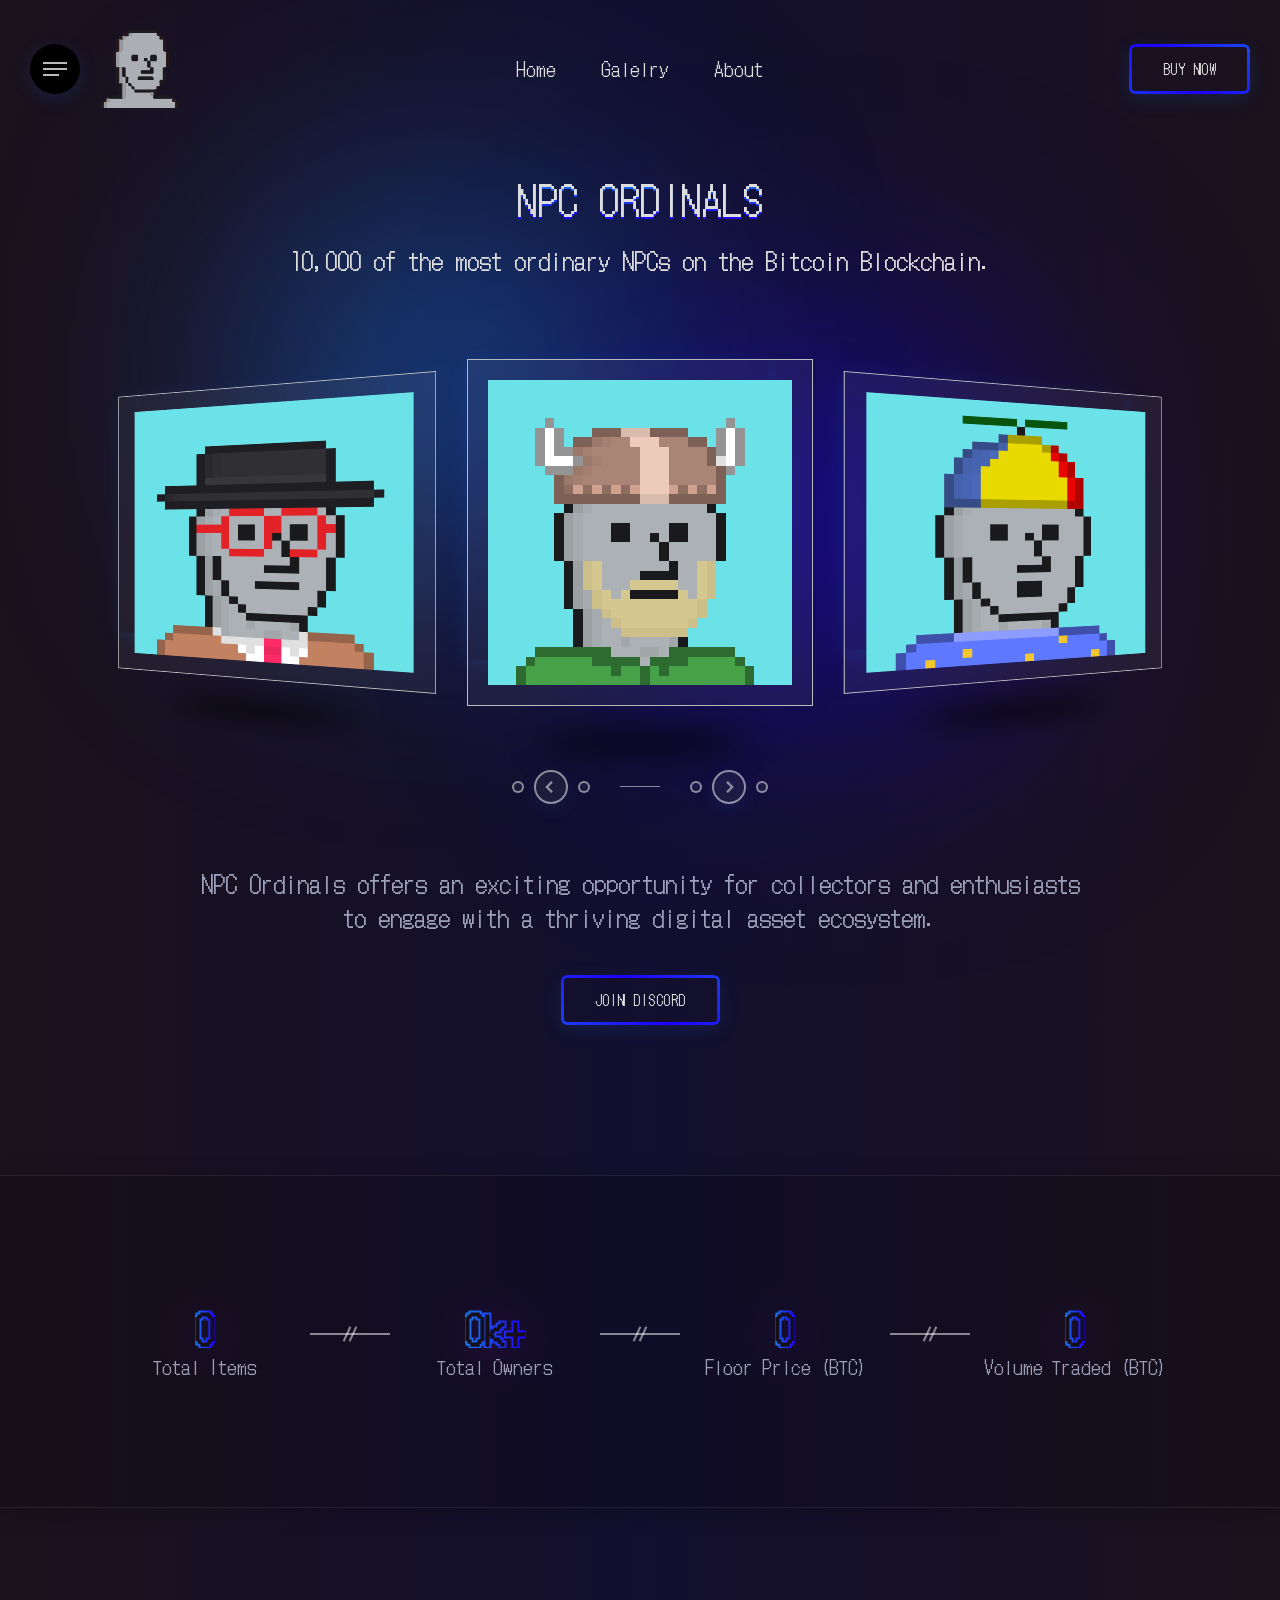
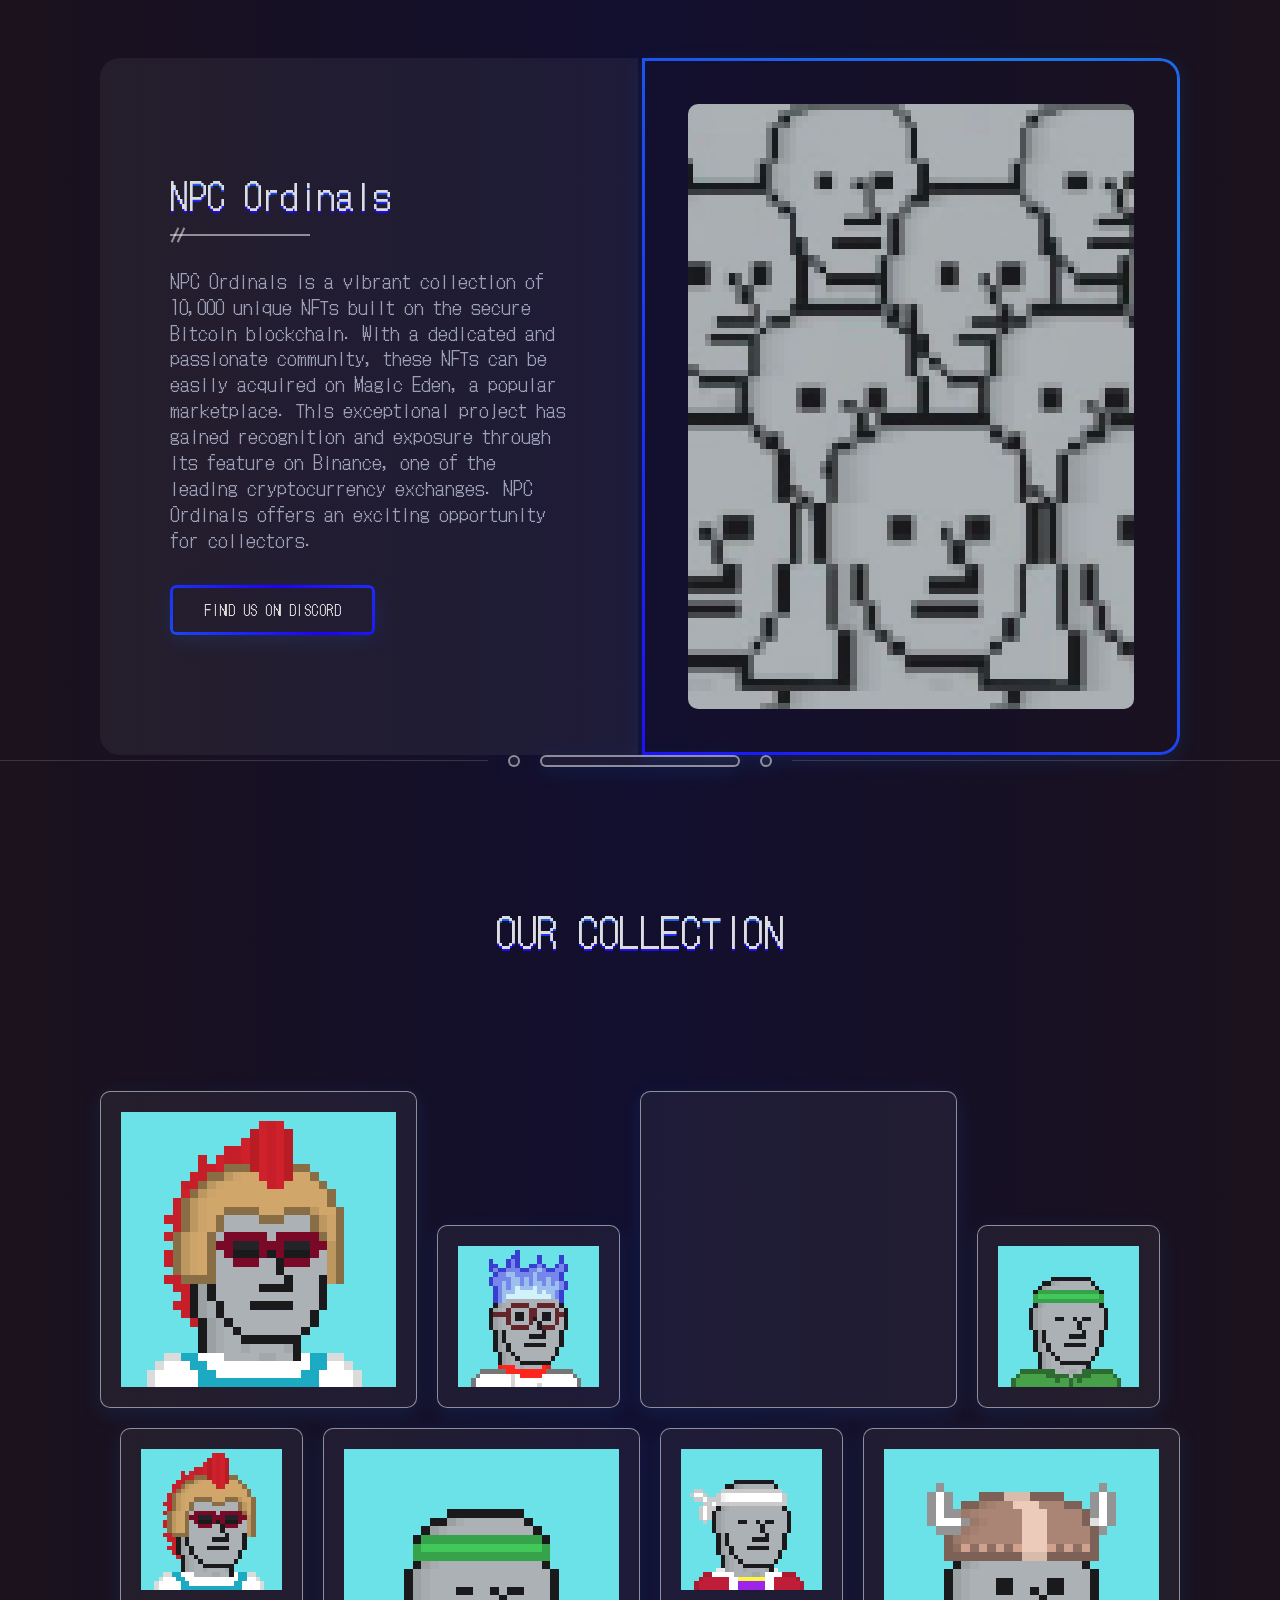
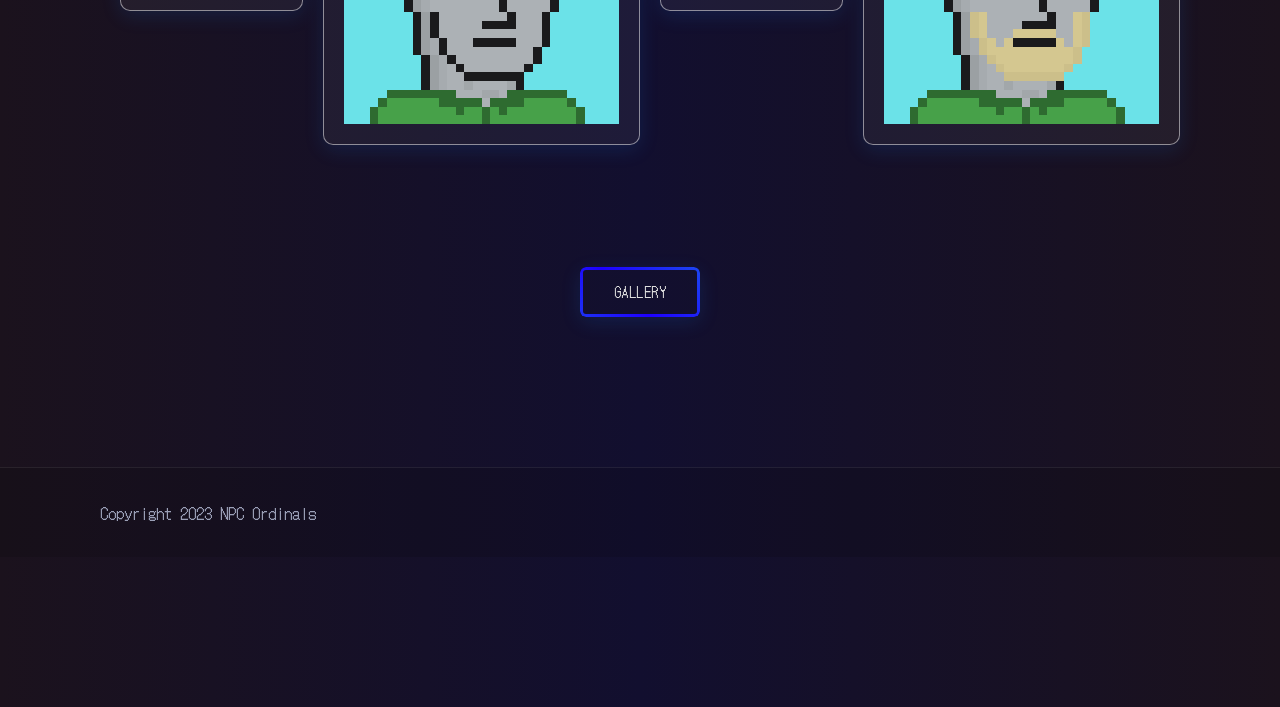
==== index.html @ 7aa8c91d "first commit" ====
<!DOCTYPE html>
<!--[if lt IE 7 ]><html class="ie ie6" lang="en"> <![endif]--><!--[if IE 7 ]><html class="ie ie7" lang="en"> <![endif]--><!--[if IE 8 ]><html class="ie ie8" lang="en"> <![endif]--><!--[if (gte IE 9)|!(IE)]><!--><html lang="en"> <!--<![endif]-->
  
<head>

<meta http-equiv="Content-Type" content="text/html; charset=utf-8">

<meta name="description" content="NPC ORDINALS">
<meta name="viewport" content="width=device-width, initial-scale=1, maximum-scale=1">

<title> NPC ORDINALS </title>
<link rel="icon" type="image/x-icon" href="/images/favicon.ico">


<link rel="preconnect" href="https://fonts.googleapis.com">
<link rel="preconnect" href="https://fonts.gstatic.com" crossorigin>
<link href="https://fonts.googleapis.com/css2?family=DotGothic16&display=swap" rel="stylesheet">

<!-- Styles -->
<link type="text/css" rel="stylesheet" href="css/css-plugins.css">
<link type="text/css" rel="stylesheet" href="css/css-style.css">
<!--[if lt IE 9]> <script type="text/javascript" src="js/modernizr.custom.js?ver=4.1"></script> <![endif]-->
<!-- !Styles -->

</head>

<body>

<!-- Preloader -->
<div class="metaportal_fn_preloader">
	<div class="loading-container">
		<div class="loading">
			<div class="l1">
				<div></div>
			</div>
			<div class="l2">
				<div></div>
			</div>
			<div class="l3">
				<div></div>
			</div>
			<div class="l4">
				<div></div>
			</div>
		</div>
	</div>
</div>
<!-- !Preloader -->

<!-- Left Navigation -->
<div class="metaportal_fn_leftnav_closer ready"></div>
<div class="metaportal_fn_leftnav ready">
	<a href="#" class="fn__closer"><span></span></a>
	<div class="navbox">
		<div class="list_holder">
			<ul class="metaportal_fn_items">
				<li>
					<div class="item">
						<a href="#" target="_blank"></a>
						<span class="icon">
							<img src="images/market-opensea.png" alt="">
						</span>
						<span class="text">Magic Eden</span>
					</div>
				</li>
				<li>
					<div class="item">
						<a href="#" target="_blank"></a>
						<span class="icon">
							<img src="images/market-discord.png" alt="">
						</span>
						<span class="text">Discord</span>
					</div>
				</li>
			</ul>
		</div>
		<div class="nav_holder">
			
			<!-- For JS -->
			<span class="icon">
				<img src="images/svg-down.svg" alt="" class="fn__svg">
			</span>
			<!-- For JS -->
			
			
		</div>
		<div class="info_holder">
			<div class="copyright">
				<p>Copyright 2023 NPC ORDINALS </a></p>
			</div>
			<div class="social_icons">
				<ul>
					<li><a href="#"><img src="images/social-twitter-1.svg" alt="" class="fn__svg"></a></li>
					<li><a href="#"><img src="images/social-instagram-1.svg" alt="" class="fn__svg"></a></li>
					
				</ul>
			</div>
		</div>
	</div>
</div>
<!-- !Left Navigation -->


<!-- !Searchbox Popup -->


<!-- !Wallet Popup -->

<!-- Main -->
<div class="metaportal_fn_main">

	<!-- Mobile Navigation -->
	<div class="metaportal_fn_mobnav">
		<div class="mob_top">
			<div class="social_trigger">
				<div class="trigger">
					<span></span>
				</div>
				<div class="social">
					<ul>
						<li><a href="#" target="_blank">Ds.</a></li>
						<li><a href="#" target="_blank">Tw.</a></li>
						<li><a href="#" target="_blank">In.</a></li>
					</ul>
				</div>
			</div>
			<div class="wallet">
				<a href="#" class="metaportal_fn_button wallet_opener"><span>Wallet</span></a>
			</div>
		</div>
		<div class="mob_mid">
			<div class="logo">
				<a href="index.html"><img src="images/img-logo.png" alt=""></a>
			</div>
			<div class="trigger">
				<span></span>
			</div>
		</div>
		<div class="mob_bot">
			<ul>
				<li><a class="creative_link" href="index.html">Home</a></li>
				<li><a class="creative_link" href="gallery.html">Gallery</a></li>
				<li><a class="creative_link" href="#roadmap">About</a></li>
			</ul>
		</div>
	</div>
	<!-- !Mobile Navigation -->
	
	<!-- Header -->
	<header id="header">
		<div class="header">
			<div class="header_in">
			
				<div class="trigger_logo">
					<div class="trigger">
						<span></span>
					</div>
					<div class="logo">
						<a href="index.html"><img src="images/img-logo.png" alt=""></a>
					</div>
				</div>
				
				<div class="nav">
					<ul>
						<li><a class="creative_link" href="index.html">Home</a></li>
						<li><a class="creative_link" href="gallery.html">Galelry</a></li>
						<li><a class="creative_link" href="#collection">About</a></li>
					</ul>
				</div>
				
				<div class="wallet">
					<a href="#" class="metaportal_fn_button wallet_opener"><span>Buy Now</span></a>
				</div>
				
			</div>
		</div>
	</header>
	<!-- !Header -->
	
	<!-- Content -->
	<div class="metaportal_fn_content">
		
		<!-- Home Section -->
		<section id="home">
			<div class="container">
				
				<h3 class="fn__maintitle big" data-text="NPC Ordinals" data-align="center">NPC Ordinals</h3>
			</br><h4 class="fn_cs_desc"> 10,000 of the most ordinary NPCs on the Bitcoin Blockchain. </h4>
		<p class="fn_cs_desc"> <p>
				
				
				
				<!-- Slider -->
				<div class="fn_cs_slider" data-responsive="on">
					<div class="slider_top">
						<img src="images/img-1x1.jpg" alt="">
						<ul>
							<li class="prev" data-index="1">
								<div class="item">
									<img src="images/img-1x1.jpg" alt="">
									<div class="item_in">
										<div class="img" data-bg-img="img/slider/img8.png"></div>
									</div>
								</div>
							</li>
							<li class="active" data-index="2">
								<div class="item">
									<img src="images/img-1x1.jpg" alt="">
									<div class="item_in">
										<div class="img" data-bg-img="img/slider/img2.png"></div>
									</div>
								</div>
							</li>
							<li class="next" data-index="3">
								<div class="item has_video">
									<img src="images/img-1x1.jpg" alt="">
									<a class="popup-youtube metaportal_fn_videobutton" href="#">
										<img src="images/svg-play.svg" alt="" class="fn__svg">
									</a>
									<div class="item_in">
										<div class="img" data-bg-img="img/slider/img3.png"></div>
									</div>
								</div>
							</li>
							<li class="next2" data-index="4">
								<div class="item">
									<img src="images/img-1x1.jpg" alt="">
									<div class="item_in">
										<div class="img" data-bg-img="img/slider/img4.png"></div>
									</div>
								</div>
							</li>
							<li data-index="5">
								<div class="item">
									<img src="images/img-1x1.jpg" alt="">
									<div class="item_in">
										<div class="img" data-bg-img="img/slider/img5.png"></div>
									</div>
								</div>
							</li>
							<li data-index="6">
								<div class="item">
									<img src="images/img-1x1.jpg" alt="">
									<div class="item_in">
										<div class="img" data-bg-img="img/slider/img6.png"></div>
									</div>
								</div>
							</li>
							<li class="prev2" data-index="7">
								<div class="item">
									<img src="images/img-1x1.jpg" alt="">
									<div class="item_in">
										<div class="img" data-bg-img="img/slider/img7.png"></div>
									</div>
								</div>
							</li>
						</ul>
					</div>
					<div class="slider_nav">
						<a href="#" class="prev">
							<span class="circle"></span>
							<span class="icon"><img src="images/svg-down.svg" alt="" class="fn__svg"></span>
							<span class="circle"></span>
						</a>
						<a href="#" class="next">
							<span class="circle"></span>
							<span class="icon"><img src="images/svg-down.svg" alt="" class="fn__svg"></span>
							<span class="circle"></span>
						</a>
					</div>
				</div>
				<!-- !Slider -->
				
				<!-- Description -->
				<div class="fn_cs_desc">
					<p>  NPC Ordinals offers an exciting opportunity for collectors and enthusiasts to engage with a thriving digital asset ecosystem.</p>
					<a href="#" class="metaportal_fn_button" target="_blank"><span>Join Discord</span></a>
				</div>
				<!-- !Description -->
				
				
			</div>
		</section>
		<!-- !Home Section -->
		
		<!-- Fun Facts -->
		<section id="fun_facts">
			<div class="container">
				
				<div class="fn_cs_counter_list">
					<ul>
						<li>
							<div class="item">
								<h3 class="fn__gradient_title">
									<span class="prefix"></span>
									<span class="fn_cs_counter" data-from="0" data-to="10000" data-speed="3000" data-decimals="0">0</span>
									<span class="suffix"></span>
								</h3>
								<p>Total Items</p>
								<div class="divider"></div>
							</div>
						</li>
						<li>
							<div class="item">
								<h3 class="fn__gradient_title">
									<span class="prefix"></span>
									<span class="fn_cs_counter" data-from="0" data-to="3" data-speed="3000" data-decimals="1">0</span>
									<span class="suffix">k+</span>
								</h3>
								<p>Total Owners</p>
								<div class="divider"></div>
							</div>
						</li>
						<li>
							<div class="item">
								<h3 class="fn__gradient_title">
									<span class="prefix"></span>
									<span class="fn_cs_counter" data-from="0" data-to="0.0013" data-speed="3000" data-decimals="4">0</span>
									<span class="suffix"></span>
								</h3>
								<p>Floor Price (BTC)</p>
								<div class="divider"></div>
							</div>
						</li>
						<li>
							<div class="item">
								<h3 class="fn__gradient_title">
									<span class="prefix"></span>
									<span class="fn_cs_counter" data-from="0" data-to="36.5" data-speed="3000" data-decimals="0">0</span>
									<span class="suffix"></span>
								</h3>
								<p>Volume Traded (BTC)</p>
								<div class="divider"></div>
							</div>
						</li>
					</ul>
				</div>
				
			</div>
		</section>
		<!-- !Fun Facts -->
		
		<!-- Section About  -->
		<section id="about">
			
			<div class="container small">
			
				<div class="fn_cs_shortabout">
					<div class="about_left">
						<h3 class="fn__maintitle" data-text="NPC Ordinals">NPC Ordinals</h3>
						<div class="fn_cs_divider">
							<div class="divider">
								<span></span>
								<span></span>
							</div>
						</div>
						<div class="desc">
							<p>NPC Ordinals is a vibrant collection of 10,000 unique NFTs built on the secure Bitcoin blockchain. With a dedicated and passionate community, these NFTs can be easily acquired on Magic Eden, a popular marketplace. This exceptional project has gained recognition and exposure through its feature on Binance, one of the leading cryptocurrency exchanges. NPC Ordinals offers an exciting opportunity for collectors. </p>
						</div>
						<a href="https://discord.com/" class="metaportal_fn_button" target="_blank"><span>Find us On Discord</span></a>
					</div>
					<div class="about_right">
						<div class="abs_img" data-bg-img="img/slider/img22.png"></div>
					</div>
				</div>
				
				
			</div>
			

			
		
		
		<!-- Section Divider -->
		<div class="fn_cs_section_divider">
			<div class="divider">
				<span class="short"></span>
				<span class="long"></span>
				<span class="short"></span>
			</div>
		</div>
		<!-- !Section Divider -->
		
		<!-- Collection Section -->
		<section id="collection">
			<div class="container">
				
				<h3 class="fn__maintitle big" data-text="Our Collection" data-align="center">Our Collection</h3>
				
				<div class="fn_cs_collection">
					<div class="collection_top">
						<div class="item">
							<div class="item_in">
								<div class="img">
									<div class="abs_img" data-bg-img="img/slider/img6.png"></div>
									<img src="images/img-1x1.jpg" alt="">
								</div>
							</div>
							<input type="hidden" value="img/slider/img10.png">
						</div>
						<div class="item">
							<div class="item_in">
								<div class="img">
									<div class="abs_img" data-bg-img="img/slider/img7.png"></div>
									<img src="images/img-1x1.jpg" alt="">
								</div>
							</div>
							<input type="hidden" value="img/slider/img6.png">
						</div>
						<div class="item">
							<div class="item_in">
								<div class="img">
									<div class="abs_img" data-bg-img="img/slider/img13.png"></div>
									<img src="images/img-1x1.jpg" alt="">
								</div>
							</div>
							<input type="hidden" value="img/slider/img14.png">
						</div>
						<div class="item">
							<div class="item_in">
								<div class="img">
									<div class="abs_img" data-bg-img="img/slider/img5.png"></div>
									<img src="images/img-1x1.jpg" alt="">
								</div>
							</div>
							<input type="hidden" value="img/slider/img8.png">
						</div>
					</div>
					<div class="collection_bottom">
						<div class="item">
							<div class="item_in">
								<div class="img">
									<div class="abs_img" data-bg-img="img/slider/img6.png"></div>
									<img src="images/img-1x1.jpg" alt="">
								</div>
							</div>
							<input type="hidden" value="img/slider/img4.png">
						</div>
						<div class="item">
							<div class="item_in">
								<div class="img">
									<div class="abs_img" data-bg-img="img/slider/img5.png"></div>
									<img src="images/img-1x1.jpg" alt="">
								</div>
							</div>
							<input type="hidden" value="img/slider/img4.png">
						</div>
						<div class="item">
							<div class="item_in">
								<div class="img">
									<div class="abs_img" data-bg-img="img/slider/img4.png"></div>
									<img src="images/img-1x1.jpg" alt="">
								</div>
							</div>
							<input type="hidden" value="img/slider/img3.png">
						</div>
						<div class="item">
							<div class="item_in">
								<div class="img">
									<div class="abs_img" data-bg-img="img/slider/img2.png"></div>
									<img src="images/img-1x1.jpg" alt="">
								</div>
							</div>
							<input type="hidden" value="img/slider/img16.png">
						</div>
					</div>
				</div>
			
				<div class="fn_cs_desc">
					<a href="collection.html" class="metaportal_fn_button"><span>Gallery</span></a>
				</div>
				
			</div>
		</section>
		<!-- !Collection Section -->
		

		
		
		<!-- Footer -->
		<footer id="footer">
			<div class="container">
				<div class="footer">
					<div class="left_part">
						<p>Copyright 2023 NPC Ordinals</p>
					</div>
					

				</div>
			</div>
		</footer>
		<!-- !Footer -->
		
	</div>
	<!-- !Content -->

	
	
	
	
	
	
</div>
<!-- !Main -->

<!-- Scripts -->
<script data-cfasync="false" src="js/cloudflare-static-email-decode.min.js"></script><script type="text/javascript" src="js/6547-js-jquery.js"></script>
<script type="text/javascript" src="js/4594-js-plugins.js"></script>
<!--[if lt IE 10]> <script type="text/javascript" src="js/ie8.js?ver=4.1"></script> <![endif]-->
<script type="text/javascript" src="js/9503-js-init.js"></script>
<!-- !Scripts -->

</body>
</html>
---- css/css-style.css ----
@charset "utf-8";

body,
html {
    overflow-x: hidden
}

body:after,
body:before {
    width: 270px;
    height: 270px;
    border-radius: 100%;
    position: fixed
}

body,
p {
    letter-spacing: 0
}

.clearfix:after,
.clearfix:before,
.container:after,
html:after,
html:before {
    display: table;
    content: '';
    clear: both
}

.fn__maintitle.big,
.fn__maintitle.upper,
.fn_cs_steps p {
    text-transform: uppercase
}

.fn_cs_roadmap .swiper-slide .phase,
.metaportal_fn_pnb .item .fn_title,
.qnt,
.wid-title .text {
    white-space: nowrap;
    text-overflow: ellipsis
}

:root {
    --mc1: #1b77e7;
    --mc2: #1e00ff;
    --hc: #ddd;
    --bc: #9ba0b8;
    --hff: 'DotGothic16', sans-serif;
    --bff: 'DotGothic16', sans-serif;
}

*,
:after,
:before {
    margin: 0;
    padding: 0;
    -webkit-box-sizing: border-box;
    -moz-box-sizing: border-box;
    box-sizing: border-box
}

.metaportal_fn_content {
    display: -webkit-flex;
    display: -moz-flex;
    display: -ms-flex;
    display: -o-flex;
    display: flex;
    -webkit-flex-direction: column;
    -moz-flex-direction: column;
    -ms-flex-direction: column;
    -o-flex-direction: column;
    flex-direction: column;
    min-height: 100vh
}

.metaportal_fn_preloader {
    position: fixed;
    z-index: 9999;
    top: 0;
    left: 0;
    right: 0;
    bottom: 0;
    background: #1b121d;
    background: -moz-linear-gradient(90deg, #1b121d 0, #120f2f 50%, #1b121d 100%);
    background: -webkit-linear-gradient(90deg, #1b121d 0, #120f2f 50%, #1b121d 100%);
    background: linear-gradient(90deg, #1b121d 0, #120f2f 50%, #1b121d 100%);
    transition: .5s
}

.fn_cs_slider .metaportal_fn_videobutton,
.metaportal_fn_preloader.ready {
    opacity: 0;
    visibility: hidden
}

.metaportal_fn_preloader .loading-container {
    width: 256px;
    height: 256px;
    position: absolute;
    top: 50%;
    left: 50%;
    -webkit-transform: translate(-50%, -50%);
    -ms-transform: translate(-50%, -50%);
    -o-transform: translate(-50%, -50%);
    transform: translate(-50%, -50%)
}

.metaportal_fn_preloader .loading {
    width: 64px;
    height: 64px;
    position: absolute;
    top: 36%;
    left: 36%;
    -webkit-transform: rotate(45deg);
    -ms-transform: rotate(45deg);
    -o-transform: rotate(45deg);
    transform: rotate(45deg)
}

.metaportal_fn_preloader .loading div {
    width: 32px;
    height: 32px;
    position: absolute
}

.metaportal_fn_preloader .l1 div,
.metaportal_fn_preloader .l2 div,
.metaportal_fn_preloader .l3 div,
.metaportal_fn_preloader .l4 div {
    width: 100%;
    height: 100%;
    background-color: var(--mc1)
}

.metaportal_fn_preloader .l1 {
    transform: translate(0, 0);
    animation: 3s infinite l1-rise
}

.metaportal_fn_preloader .l2 {
    transform: translate(0, 32px);
    animation: 3s infinite l2-rise
}

.metaportal_fn_preloader .l3 {
    transform: translate(32px, 0);
    animation: 3s infinite l3-rise
}

.metaportal_fn_preloader .l4 {
    transform: translate(32px, 32px);
    animation: 3s infinite l4-rise
}

@keyframes rot1 {

    0%,
    40%,
    50% {
        transform: rotate(0)
    }

    100%,
    60% {
        transform: rotate(90deg)
    }
}

@keyframes rot2 {

    0%,
    40%,
    50% {
        transform: rotate(0)
    }

    100%,
    60% {
        transform: rotate(-90deg)
    }
}

@keyframes rot3 {

    0%,
    35% {
        transform: rotate(45deg)
    }

    100%,
    65% {
        transform: rotate(405deg)
    }
}

@keyframes l1-rise {

    0%,
    100% {
        transform: translate(0, 0)
    }

    30%,
    70% {
        transform: translate(-8px, -8px)
    }
}

@keyframes l2-rise {

    0%,
    100% {
        transform: translate(0, 32px)
    }

    30%,
    70% {
        transform: translate(-8px, 40px)
    }
}

@keyframes l3-rise {

    0%,
    100% {
        transform: translate(32px, 0)
    }

    30%,
    70% {
        transform: translate(40px, -8px)
    }
}

@keyframes l4-rise {

    0%,
    100% {
        transform: translate(32px, 32px)
    }

    30%,
    70% {
        transform: translate(40px, 40px)
    }
}

@keyframes color {

    0%,
    100% {
        background-color: var(--mc1)
    }

    50% {
        background-color: var(--mc2)
    }
}

.metaportal_fn_preloader .l1 div,
.metaportal_fn_preloader .l4 div {
    animation: 3s infinite rot1, 3s linear infinite color
}

.metaportal_fn_preloader .l2 div,
.metaportal_fn_preloader .l3 div {
    animation: 3s infinite rot2, 3s linear infinite color
}

body {
    font-family: var(--bff);
    font-size: 18px;
    line-height: 1.44;
    font-weight: 400;
    color: var(--bc);
    position: relative;
    word-break: break-word;
    background: #1b121d;
    background: -moz-linear-gradient(90deg, #1b121d 0, #120f2f 50%, #1b121d 100%);
    background: -webkit-linear-gradient(90deg, #1b121d 0, #120f2f 50%, #1b121d 100%);
    background: linear-gradient(90deg, #1b121d 0, #120f2f 50%, #1b121d 100%);
    height: auto
}

body,
html {
    width: 100%;
    margin: 0;
    padding: 0
}

body:after {
    content: '';
    top: 42.8%;
    right: 25%;
    background-color: var(--mc2);
    -webkit-filter: blur(150px);
    -o-filter: blur(150px);
    filter: blur(150px)
}

body:before {
    content: '';
    top: 27.5%;
    left: 23.9%;
    background-color: var(--mc1);
    -webkit-filter: blur(150px);
    -o-filter: blur(150px);
    filter: blur(150px)
}

.fn__svg {
    fill: currentcolor;
    width: 18px;
    height: 18px;
    opacity: 0
}

.replaced-svg {
    opacity: 1
}

p {
    margin-bottom: 20px
}

h1,
h2,
h3,
h4,
h5,
h6 {
    color: var(--hc);
    font-family: var(--hff);
    line-height: 1.22;
    letter-spacing: 0
}

h1>a,
h2>a,
h3>a,
h4>a,
h5>a,
h6>a {
    text-decoration: none;
    color: var(--hc)
}

.social a:hover,
h1>a:hover,
h2>a:hover,
h3>a:hover,
h4>a:hover,
h5>a:hover,
h6>a:hover {
    color: var(--mc1)
}

input[type=password],
input[type=text] {
    background-color: transparent;
    border-radius: 5px;
    border: 2px solid rgba(255, 255, 255, .15);
    font-size: 16px;
    letter-spacing: 0;
    line-height: 46px;
    height: 50px;
    padding: 0 15px;
    outline: transparent 0
}

.social a,
.social li {
    font-family: var(--hff);
    font-size: 18px;
    letter-spacing: 0;
    text-decoration: none;
    font-weight: 500;
    color: var(--hc)
}

textarea {
    background-color: transparent;
    border-radius: 6px;
    border: 2px solid rgba(255, 255, 255, .15);
    font-size: 16px;
    letter-spacing: 0;
    padding: 13px 15px;
    height: 250px
}

input[type=password]:focus,
input[type=text]:focus,
textarea:focus {
    outline: 0;
    background-color: transparent;
    border-color: var(--mc1)
}

#footer,
#fun_facts {
    border-top: 1px solid rgba(255, 255, 255, .08)
}

.container {
    width: 100%;
    max-width: 1800px;
    padding: 0 100px;
    margin: 0 auto
}

.container.small {
    max-width: 1400px
}

@media(max-width:1200px) {
    .container {
        padding: 0 40px
    }
}

@media(max-width:1040px) {
    .container {
        padding: 0 20px
    }
}

.metaportal_fn_comments .metaportal_fn_button,
.mw300 {
    max-width: 300px
}

a.full_link {
    position: absolute;
    top: 0;
    left: 0;
    right: 0;
    bottom: 0;
    z-index: 1
}

.bg_overlay,
.bg_overlay .bg_color,
.bg_overlay .bg_image {
    position: absolute;
    top: 0;
    left: 0;
    right: 0;
    bottom: 0;
    z-index: 1;
    background-size: cover;
    background-repeat: no-repeat;
    background-position: center center
}

.bg_overlay .bg_color {
    z-index: 2
}

[class*=mw_] {
    margin-left: auto;
    margin-right: auto
}

.mw_650 {
    max-width: 650px
}

.mw_500 {
    max-width: 500px
}

.metaportal_fn_main,
.metaportal_fn_main * {
    box-sizing: border-box
}

.metaportal_fn_main {
    position: relative;
    z-index: 2;
    display: -webkit-flex;
    display: -moz-flex;
    display: -ms-flex;
    display: -o-flex;
    display: flex;
    -webkit-flex-direction: column;
    -moz-flex-direction: column;
    -ms-flex-direction: column;
    -o-flex-direction: column;
    flex-direction: column;
    min-height: 100vh
}

.metaportal_fn_mobnav {
    display: none;
    overflow: hidden
}

.header .trigger_logo,
.metaportal_fn_mobnav .social,
.metaportal_fn_mobnav .social_trigger,
.metaportal_fn_pnb .item_in {
    display: -webkit-flex;
    display: -moz-flex;
    display: -ms-flex;
    display: -o-flex;
    display: flex;
    -ms-align-items: center;
    align-items: center
}

.fn_cs_section_divider .divider>*,
.header .trigger,
.metaportal_fn_mobnav .social_trigger .trigger {
    margin-right: 20px
}

.metaportal_fn_mobnav .mob_mid,
.metaportal_fn_mobnav .mob_top {
    display: -webkit-flex;
    display: -moz-flex;
    display: -ms-flex;
    display: -o-flex;
    display: flex;
    padding: 20px;
    overflow: hidden;
    background: #1b121d;
    background: -moz-linear-gradient(90deg, #1b121d 0, #120f2f 50%, #1b121d 100%);
    background: -webkit-linear-gradient(90deg, #1b121d 0, #120f2f 50%, #1b121d 100%);
    background: linear-gradient(90deg, #1b121d 0, #120f2f 50%, #1b121d 100%);
    border-bottom: 1px solid rgba(255, 255, 255, .08);
    -ms-align-items: center;
    align-items: center;
    justify-content: space-between
}

#social .social,
.social ul {
    display: -webkit-flex;
    display: -moz-flex;
    display: -ms-flex;
    display: -o-flex;
    -ms-align-items: center
}

.metaportal_fn_mobnav .mob_bot {
    display: none;
    background: #1b121d;
    padding: 21px 20px;
    overflow: hidden
}

.metaportal_fn_items,
.metaportal_fn_mobnav .mob_bot ul {
    margin: 0;
    list-style-type: none
}

.metaportal_fn_mobnav .mob_bot li {
    padding: 8px 0;
    margin: 0
}

.metaportal_fn_mobnav .mob_bot a {
    line-height: 27px
}

#social {
    z-index: 5;
    position: fixed;
    left: 50px;
    top: 50%;
    transition: .5s
}

#social.hold {
    transform: translateX(-200px)
}

#social .social {
    -moz-transform: translateX(-50%) translateY(-50%) rotate(-90deg);
    -webkit-transform: translateX(-50%) translateY(-50%) rotate(-90deg);
    transform: translateX(-50%) translateY(-50%) rotate(-90deg);
    display: flex;
    position: absolute;
    width: max-content;
    align-items: center
}

.social ul {
    margin: 0;
    list-style-type: none;
    display: flex;
    align-items: center
}

.social li {
    margin: 0
}

.social li:after {
    content: '/';
    margin: 0 6px
}

.social li:last-child:after {
    content: ''
}

.social .title {
    margin: 0 10px 0 0;
    padding: 0;
    line-height: 50px
}

.metaportal_fn_button,
.metaportal_fn_protected input[type=submit] {
    display: block;
    width: fit-content;
    max-width: 100%;
    text-decoration: none;
    font-weight: 500;
    font-size: 14px;
    letter-spacing: .5px;
    font-family: var(--hff);
    height: 50px;
    line-height: 50px;
    padding: 0 34px;
    position: relative;
    color: var(--hc);
    text-transform: uppercase;
    text-align: center;
    white-space: nowrap;
    background-color: transparent;
    outline: transparent 0
}

.header .nav a,
.metaportal_fn_totop {
    font-size: 18px;
    letter-spacing: 0;
    font-weight: 500;
    font-family: var(--hff);
    text-decoration: none
}

#home2 .container,
.metaportal_fn_button span {
    position: relative;
    z-index: 5
}

.metaportal_fn_protected .submit {
    display: block;
    position: relative
}

.metaportal_fn_protected .submit input {
    width: 100%;
    z-index: 5
}

.metaportal_fn_button.full {
    width: 100%;
    height: 80px;
    line-height: 80px
}

.metaportal_fn_search,
.metaportal_fn_totop .icon,
.trigger {
    height: 50px;
    background-color: #000
}

.metaportal_fn_button:hover:after,
.metaportal_fn_items .item:hover:after,
.metaportal_fn_protected .submit:hover:after {
    animation-duration: 2s
}

.metaportal_fn_button:hover,
.metaportal_fn_protected .submit:hover,
.metaportal_fn_share a:hover {
    color: #fff
}

.metaportal_fn_button:after,
.metaportal_fn_protected .submit:after {
    content: "";
    position: absolute;
    top: 0;
    left: 0;
    right: 0;
    bottom: 0;
    border-radius: 6px;
    border: 3px solid transparent;
    background: -moz-linear-gradient(45deg, var(--mc1), var(--mc2), var(--mc1), var(--mc2)) border-box;
    background: -webkit-linear-gradient(45deg, var(--mc1), var(--mc2), var(--mc1), var(--mc2)) border-box;
    background: linear-gradient(45deg, var(--mc1), var(--mc2), var(--mc1), var(--mc2)) border-box;
    -webkit-mask: linear-gradient(#fff 0 0) padding-box, linear-gradient(#fff 0 0);
    -webkit-mask-composite: destination-out;
    -webkit-mask-composite: source-out;
    mask-composite: exclude;
    background-size: 300% 300%;
    -webkit-animation: 4s infinite alternate animatedgradient;
    animation: 4s infinite alternate animatedgradient
}

.fn_cs_about .left_part .img_in,
.fn_cs_slider .slider_top .img {
    background-size: cover;
    background-position: center center;
    background-repeat: no-repeat
}

.metaportal_fn_button:before,
.metaportal_fn_protected .submit:before {
    right: 0;
    bottom: 0;
    top: 0;
    left: 0;
    position: absolute;
    color: var(--mc1);
    content: '';
    opacity: .15;
    border-radius: 6px;
    box-shadow: 0 5px 20px
}

@keyframes animatedgradient {

    0%,
    100% {
        background-position: 0 50%
    }

    50% {
        background-position: 100% 50%
    }
}

.metaportal_fn_totop {
    display: block;
    margin: 0;
    padding: 0;
    position: fixed;
    z-index: 5;
    right: 30px;
    bottom: 30px;
    width: 50px;
    color: #bbb;
    opacity: 0;
    visibility: hidden;
    transform: translateX(100px);
    transition: .5s
}

.totop-active .metaportal_fn_totop {
    transform: translateX(0);
    opacity: 1;
    visibility: visible
}

.metaportal_fn_totop .icon {
    display: block;
    width: 50px;
    border-radius: 100%;
    position: relative;
    margin-right: 30px
}

.metaportal_fn_totop .fn__svg {
    position: absolute;
    display: block;
    z-index: 3;
    width: 20px;
    height: 20px;
    left: 50%;
    top: 50%;
    margin: -10px 0 0 -10px;
    -moz-transform: rotate(-90deg);
    -webkit-transform: rotate(-90deg);
    transform: rotate(-90deg)
}

.metaportal_fn_totop .icon:after {
    content: '';
    position: absolute;
    z-index: -1;
    width: 100%;
    height: 100%;
    top: 0;
    left: 0;
    color: var(--mc1);
    opacity: .15;
    border-radius: 100%;
    box-shadow: 0 5px 20px;
    -moz-transform: rotate(90deg);
    -webkit-transform: rotate(90deg);
    transform: rotate(90deg);
    transition: .3s
}

.fn_cs_collection .item:hover .item_in:after,
.metaportal_fn_items .item:hover .icon:after,
.metaportal_fn_search:hover:after,
.metaportal_fn_totop:hover .icon:after,
.slider_nav a:hover .icon:after,
.trigger.active:after,
.trigger:hover:after {
    opacity: .5
}

.metaportal_fn_totop .totop_inner {
    -moz-transform: translateX(-50%) translateY(-50%) rotate(-90deg);
    -webkit-transform: translateX(-50%) translateY(-50%) rotate(-90deg);
    transform: translateX(-50%) translateY(-50%) rotate(-90deg);
    display: -webkit-flex;
    display: -moz-flex;
    display: -ms-flex;
    display: -o-flex;
    display: flex;
    top: 50%;
    left: 50%;
    position: absolute;
    width: max-content;
    -ms-align-items: center;
    align-items: center
}

.metaportal_fn_search {
    display: block;
    width: 50px;
    border-radius: 100%;
    position: fixed;
    z-index: 5;
    bottom: 30px;
    left: 30px;
    color: #bbb;
    transition: .5s
}

.metaportal_fn_search.hold {
    transform: translateX(-300px)
}

.metaportal_fn_categories .count:after,
.metaportal_fn_mint_top .view_on a:after,
.metaportal_fn_search:after,
.metaportal_fn_widget_articles .count:after {
    content: '';
    position: absolute;
    z-index: -1;
    width: 100%;
    height: 100%;
    color: var(--mc1);
    top: 0;
    left: 0;
    opacity: .15;
    border-radius: 100%;
    box-shadow: 0 5px 20px;
    transition: .3s
}

.metaportal_fn_search .fn__svg {
    position: absolute;
    display: block;
    z-index: 3;
    width: 20px;
    height: 20px;
    left: 50%;
    top: 50%;
    margin: -10px 0 0 -10px
}

.header,
.header:after {
    top: 0;
    transition: .3s;
    left: 0
}

.header {
    padding: 30px;
    position: fixed;
    right: 0;
    z-index: 25;
    border-bottom: 1px solid transparent
}

.fn__maintitle,
.trigger {
    z-index: 5;
    position: relative
}

.header:after {
    transform: translateY(-105%);
    content: '';
    position: absolute;
    right: 0;
    bottom: 0;
    z-index: -1;
    background: #1b121d;
    background: -moz-linear-gradient(90deg, #1b121d 0, #120f2f 50%, #1b121d 100%);
    background: -webkit-linear-gradient(90deg, #1b121d 0, #120f2f 50%, #1b121d 100%);
    background: linear-gradient(90deg, #1b121d 0, #120f2f 50%, #1b121d 100%)
}

.header.active:after,
.metaportal_fn_search_closer.active {
    transform: translateY(0)
}

.header.active {
    z-index: 60;
    padding: 20px 30px;
    border-bottom-color: rgba(255, 255, 255, .08)
}

.header .header_in {
    display: -webkit-flex;
    display: -moz-flex;
    display: -ms-flex;
    display: -o-flex;
    display: flex;
    justify-content: space-between;
    -ms-align-items: center;
    align-items: center
}

.frenify_cards_gallery img,
.header .nav,
.metaportal_fn_result_box .result_item a:hover:after {
    opacity: 0
}

.trigger {
    display: block;
    width: 50px;
    border-radius: 100%;
    color: #bbb;
    cursor: pointer
}

.slider_nav .icon:after,
.trigger:after {
    content: '';
    position: absolute;
    z-index: -1;
    width: 100%;
    height: 100%;
    top: 0;
    left: 0;
    color: var(--mc1);
    opacity: .15;
    border-radius: 100%;
    box-shadow: 0 5px 20px;
    transition: .3s
}

.trigger.active span {
    -webkit-transform: rotate(45deg);
    -ms-transform: rotate(45deg);
    -o-transform: rotate(45deg);
    transform: rotate(45deg)
}

.trigger.active span:before {
    bottom: 0;
    -webkit-transform: rotate(-90deg);
    -ms-transform: rotate(-90deg);
    -o-transform: rotate(-90deg);
    transform: rotate(-90deg)
}

.trigger.active span:after {
    width: 0;
    transition: none
}

.trigger span,
.trigger span:after,
.trigger span:before {
    display: block;
    height: 2px;
    position: absolute;
    background-color: #bbb;
    content: '';
    transition: .3s
}

.fn_cs_slider .slider_top ul,
.header .nav ul,
.slider_nav,
.slider_nav a {
    display: -webkit-flex;
    display: -moz-flex;
    display: -ms-flex;
    display: -o-flex
}

.trigger span {
    top: 24px;
    width: 24px;
    left: 13px
}

.trigger span:before {
    bottom: 6px;
    width: 24px;
    left: 0
}

.trigger span:after {
    top: 6px;
    width: 16px;
    left: 0
}

.header .nav ul {
    margin: 0 0 0 -45px;
    list-style-type: none;
    display: flex
}

.header .nav li {
    margin: 0 0 0 45px
}

.fn__maintitle {
    margin: 0;
    padding: 0;
    font-weight: 300;
    letter-spacing: .5px;
    font-size: 36px;
    line-height: 1
}

.fn__maintitle.big {
    font-size: 60px
}

.fn__maintitle[data-align=center] {
    text-align: center
}

.fn__maintitle[data-align=left] {
    text-align: left
}

.fn__maintitle[data-align=right] {
    text-align: right
}

.fn__maintitle:before {
    position: absolute;
    z-index: -1;
    top: 2px;
    left: 0;
    width: 100%;
    height: 100%;
    background: -moz-linear-gradient(var(--mc1), var(--mc2));
    background: -webkit-linear-gradient(var(--mc1), var(--mc2));
    background: linear-gradient(var(--mc1), var(--mc2));
    -webkit-background-clip: text;
    -webkit-text-fill-color: transparent;
    content: attr(data-text)
}

#home {
    overflow: hidden;
    padding-top: 179px;
    padding-bottom: 150px
}

.fn_cs_slider {
    padding: 0 20px;
    overflow: hidden
}

.fn_cs_counter_list li:nth-of-type(4n) .divider,
.fn_cs_roadmap .step_in .fn__svg,
.fn_cs_slider .hidden_list,
.metaportal_fn_boxed_countdown li:last-child span:after,
.metaportal_fn_boxed_countdown li:last-child span:before,
.metaportal_fn_leftnav .nav_holder .icon,
.metaportal_fn_leftnav.ready,
.metaportal_fn_leftnav_closer.ready,
.metaportal_fn_wallet_closer.ready,
.metaportal_fn_walletbox.ready {
    display: none
}

.slider_nav {
    display: flex;
    -ms-align-items: center;
    align-items: center;
    justify-content: center;
    position: relative;
    margin-bottom: 52px
}

.slider_nav>* {
    margin-right: 100px
}

.fn_cs_section_divider .divider>:last-child,
.slider_nav a>:last-child,
.slider_nav>:last-child {
    margin-right: 0
}

.slider_nav:after {
    content: '';
    position: absolute;
    width: 40px;
    height: 1px;
    background-color: rgba(255, 255, 255, .5);
    left: 50%;
    margin-left: -20px;
    top: 50%;
    margin-top: -.5px
}

.fn_cs_slider .slider_top .item_in,
.slider_nav .circle,
.slider_nav .icon {
    background-color: rgba(255, 255, 255, .05)
}

.slider_nav a {
    display: flex;
    -ms-align-items: center;
    align-items: center;
    padding: 10px 0
}

.slider_nav a>* {
    margin-right: 10px
}

.slider_nav .circle {
    width: 12px;
    height: 12px;
    display: block;
    border: 2px solid rgba(255, 255, 255, .5);
    position: relative;
    border-radius: 100%
}

.slider_nav .icon {
    width: 34px;
    height: 34px;
    display: block;
    border: 2px solid rgba(255, 255, 255, .5);
    position: relative;
    border-radius: 100%
}

.slider_nav .fn__svg {
    display: block;
    position: absolute;
    width: 12px;
    height: 12px;
    color: rgba(255, 255, 255, .5);
    top: 50%;
    left: 50%;
    margin: -6px 0 0 -6px
}

.slider_nav .prev .fn__svg {
    transform: rotate(90deg);
    margin-left: -8px
}

.slider_nav .next .fn__svg {
    transform: rotate(-90deg);
    margin-left: -5px
}

.fn_cs_slider .slider_top>img {
    width: 33.3333% !important;
    min-width: 33.3333% !important;
    opacity: 0
}

.fn_cs_slider .slider_top {
    padding: 59px 0 60px;
    position: relative
}

.fn_cs_slider .slider_top ul {
    list-style-type: none;
    margin: 0;
    padding: 0;
    position: absolute;
    top: 0;
    left: 0;
    right: 0;
    bottom: 0;
    display: flex;
    -ms-align-items: center;
    align-items: center;
    justify-content: center
}

.fn_cs_about,
.fn_cs_counter_list .item,
.fn_cs_counter_list .item h3,
.fn_cs_counter_list ul,
.fn_cs_desc {
    display: -webkit-flex;
    display: -moz-flex;
    display: -ms-flex;
    display: -o-flex
}

.fn_cs_slider .slider_top li {
    width: 33.3333%;
    position: absolute;
    margin: 0;
    transform: translateX(100%) scale(0);
    transition: none;
    opacity: 0;
    top: 65px
}

.fn_cs_slider .slider_top li.next2 {
    left: 100%;
    transform: translateX(100%) scale(0);
    transition: 1s
}

.fn_cs_slider .slider_top li.prev2 {
    left: 0;
    transform: translateX(-100%) scale(0);
    transition: 1s
}

.fn_cs_slider .slider_top li.active,
.fn_cs_slider .slider_top li.next,
.fn_cs_slider .slider_top li.prev {
    transform: translateX(0) scale(1);
    opacity: 1;
    transition: 1s
}

.fn_cs_slider .slider_top li.next,
.fn_cs_slider .slider_top li.prev {
    cursor: pointer
}

.fn_cs_slider .slider_top li.prev {
    left: -40px
}

.fn_cs_slider .slider_top li.next {
    left: 66.6666%;
    margin-left: 40px
}

.fn_cs_about .left_part .img img,
.fn_cs_collection img,
.fn_cs_slider .slider_top img,
.metaportal_fn_mint_top .mint_left img {
    min-width: 100%;
    opacity: 0
}

.fn_cs_slider .slider_top .item {
    perspective: 1000px;
    perspective-origin: 50% 50%
}

.fn_cs_slider .slider_top .item_in {
    padding: 20px;
    border-radius: 0px;
    border: 1px solid rgb(189, 189, 189);
    transition: 1s;
    position: absolute;
    top: 0;
    left: 0;
    right: 0;
    bottom: 0;
    transform: scaleX(.85) scaleY(.85) rotateY(180deg)
}

.fn_cs_slider .active .metaportal_fn_videobutton {
    opacity: 1;
    visibility: visible
}

.fn_cs_slider .slider_top .img {
    position: absolute;
    top: 20px;
    left: 20px;
    right: 20px;
    bottom: 20px;
    border-radius: 0px;
    overflow: hidden;
    image-rendering: pixelated;
}

.fn_cs_slider .slider_top .img:after {
    content: '';
    position: absolute;
    top: 0;
    left: 0;
    right: 0;
    bottom: 0;
    transition: .3s;
    image-rendering: pixelated;
}

.fn_cs_slider .slider_top .active .has_video .img:after {
    background-color: rgba(0, 0, 0, .3)
}

.fn_cs_slider .slider_top .item_in:after,
.frenify_cards_gallery .img_holder:after {
    content: '';
    position: absolute;
    z-index: -1;
    width: 300px;
    height: 300px;
    top: 0;
    left: 0;
    color: var(--mc1);
    opacity: .15;
    border-radius: 0px;
    box-shadow: 0 5px 20px
}

#fun_facts,
.blog__item,
.fn_cs_about .left_part .bg_overlay,
.fn_cs_steps .item,
.fn_cs_video img,
.metaportal_fn_mintbox {
    box-shadow: 0 5px 20px rgba(0, 0, 0, .25)
}

.fn_cs_slider .slider_top .item_in:before {
    height: 15px;
    width: 60%;
    content: '';
    position: absolute;
    top: 100%;
    margin-top: 30px;
    background-color: #000;
    border-radius: 100%;
    left: 50%;
    transform: translateX(-50%);
    -webkit-filter: blur(15px);
    -o-filter: blur(15px);
    filter: blur(15px)
}

.fn_cs_slider .slider_top .active .item_in {
    transform: scaleX(1) scaleY(1) rotateY(0)
}

.fn_cs_slider .slider_top .prev .item_in,
.fn_cs_slider .slider_top .prev2 .item_in {
    transform: scaleX(1.05) scaleY(.85) rotateY(-30deg)
}

.fn_cs_slider .slider_top .next .item_in,
.fn_cs_slider .slider_top .next2 .item_in {
    transform: scaleX(1.05) scaleY(.85) rotateY(30deg)
}

.fn_cs_slider .slider_top li.active {
    left: 33.3333%
}

.fn_cs_desc {
    display: flex;
    -webkit-flex-direction: column;
    -moz-flex-direction: column;
    -ms-flex-direction: column;
    -o-flex-direction: column;
    flex-direction: column;
    -ms-align-items: center;
    align-items: center;
    max-width: 900px;
    margin: 0 auto;
    text-align: center
}

.fn_cs_desc p {
    margin: 0 0 41px;
    font-size: 24px;
    line-height: 34px
}

#fun_facts {
    border-bottom: 1px solid rgba(255, 255, 255, .08);
    background-color: rgba(0, 0, 0, .15);
    padding: 132px 0 87px
}

.fn_cs_counter_list ul {
    margin: 0 0 0 -140px;
    padding: 0;
    list-style-type: none;
    display: flex;
    flex-wrap: wrap
}

.fn_cs_counter_list li {
    padding-left: 140px;
    margin: 0 0 40px;
    width: 25%
}

.fn_cs_counter_list .item {
    position: relative;
    width: 100%;
    text-align: center;
    display: flex;
    -webkit-flex-direction: column;
    -moz-flex-direction: column;
    -ms-flex-direction: column;
    -o-flex-direction: column;
    flex-direction: column;
    -ms-align-items: center;
    align-items: center;
    padding: 0 10px
}

.fn_cs_counter_list .item h3 {
    display: flex;
    flex-wrap: wrap;
    justify-content: center;
    margin-bottom: 6px
}

.fn_cs_counter_list .item p {
    margin: 0
}

.fn_cs_counter_list .divider {
    position: absolute;
    left: 100%;
    top: 25px;
    width: 140px;
    height: 2px;
    background-color: rgba(255, 255, 255, .5)
}

.fn_cs_counter_list .divider:after,
.fn_cs_counter_list .divider:before,
.fn_cs_divider .divider:after,
.fn_cs_divider .divider:before {
    width: 16px;
    content: '';
    position: absolute;
    height: 2px;
    background-color: rgba(255, 255, 255, .5);
    transform: rotate(-65deg)
}

.fn_cs_counter_list .divider:before {
    left: 50%;
    margin-left: -11px
}

.fn_cs_counter_list .divider:after {
    left: 50%;
    margin-left: -5px
}

.fn__gradient_title {
    width: fit-content;
    max-width: 100%;
    margin: 0;
    padding: 0;
    font-size: 60px;
    font-weight: 600;
    letter-spacing: 0;
    line-height: 1;
    background: -moz-linear-gradient(90deg, var(--mc1), var(--mc2));
    background: -webkit-linear-gradient(90deg, var(--mc1), var(--mc2));
    background: linear-gradient(to right, var(--mc1), var(--mc2));
    -webkit-background-clip: text;
    -webkit-text-stroke: 4px transparent;
    color: #160f1a;
    filter: drop-shadow(0 5px 20px rgba(204, 0, 255, .15))
}

.fn_cs_about {
    position: relative;
    display: flex;
    margin-bottom: 150px
}

.fn_cs_about .left_part,
.fn_cs_mint,
.fn_cs_section_divider .divider,
.fn_cs_steps ul {
    display: -webkit-flex;
    display: -moz-flex;
    display: -ms-flex;
    display: -o-flex
}

.fn_cs_about .left_part {
    width: 57%;
    position: relative;
    display: flex;
    justify-content: flex-end;
    -ms-align-items: center;
    align-items: center;
    padding: 110px 0
}

.fn_cs_about .left_part .img_in {
    border-radius: 10px
}

.fn_cs_about .left_part .img {
    width: 542px;
    max-width: 100%;
    padding: 20px;
    border-radius: 10px;
    border: 1px solid rgba(255, 255, 255, .5);
    background-color: rgba(255, 255, 255, .05);
    position: relative;
    z-index: 5
}

.fn_cs_about .left_part .bg_overlay {
    right: 130px
}

.fn_cs_about .left_part .bg_color {
    background-color: rgba(0, 0, 0, .7)
}

.fn_cs_about .right_part {
    width: 43%;
    padding: 110px 100px
}

.fn_cs_about .right_in {
    max-width: 500px;
    margin: 0 auto
}

.fn_cs_about .fn__maintitle,
.fn_cs_mint .fn__maintitle {
    margin-bottom: 15px
}

.fn_cs_about .fn_cs_divider,
.fn_cs_faq .fn_cs_divider,
.fn_cs_mint .fn_cs_divider,
.fn_cs_shortabout .fn_cs_divider,
.metaportal_fn_privacy .fn_cs_divider {
    margin-bottom: 25px
}

.desc p,
.fn_cs_contact_info p,
.metaportal_fn_pagetitle h3,
.metaportal_fn_privacy p {
    margin-bottom: 27px
}

.desc p:last-child,
.fn_cs_collection_info :last-child,
.fn_cs_contact_form li:last-child,
.fn_cs_contact_info .item :last-child,
.fn_cs_contact_info p:last-child,
.metaportal_fn_blog_single .single_desc p:last-child,
.metaportal_fn_comments .comment-text p:last-child,
.metaportal_fn_comments .comment:last-child,
.metaportal_fn_filters .filter_item:last-child,
.metaportal_fn_filters .items>li:last-child,
.metaportal_fn_items li:last-child,
.metaportal_fn_leftnav .nav_holder li:last-child,
.metaportal_fn_mintbox .mint_checked p:last-child,
.metaportal_fn_privacy :last-child,
.metaportal_fn_widget_articles li:last-child,
.widget:last-child {
    margin-bottom: 0
}

.fn_cs_about .desc,
.fn_cs_mint .desc,
.fn_cs_shortabout .desc,
.metaportal_fn_mint_top .desc {
    margin-bottom: 32px
}

.fn_cs_divider {
    height: 16px;
    position: relative
}

.fn_cs_divider .divider {
    position: absolute;
    top: 50%;
    left: 0;
    margin-top: -1px;
    width: 140px;
    height: 2px;
    background-color: rgba(255, 255, 255, .5)
}

.fn_cs_mint,
.fn_cs_roadmap .slider_holder,
.fn_cs_video,
.metaportal_fn_categories li a span,
.metaportal_fn_searchbox .searchbox {
    position: relative
}

.fn_cs_divider .divider:before {
    left: -3px
}

.fn_cs_divider .divider:after {
    left: 3px
}

.fn_cs_mint {
    display: flex
}

.fn_cs_mint .left_part {
    width: 40%;
    padding-right: 100px
}

.fn_cs_mint .right_part {
    width: 60%
}

.fn_cs_steps ul {
    margin: 0 0 0 -70px;
    padding: 0;
    list-style-type: none;
    display: flex;
    flex-wrap: wrap
}

.fn_cs_steps li {
    width: 50%;
    padding-left: 70px;
    margin-bottom: 70px
}

.fn_cs_steps .item {
    height: 100%;
    padding: 20px;
    border-radius: 10px;
    border: 1px solid rgba(255, 255, 255, .15);
    position: relative
}

.fn_cs_steps .item_in {
    height: 100%;
    padding: 57px 50px 54px;
    border-radius: 10px;
    background-color: rgba(255, 255, 255, .03)
}

.fn_cs_collection .item_in,
.fn_cs_section_divider span,
.fn_cs_video a:hover .fn__svg,
a.metaportal_fn_videobutton:hover .fn__svg {
    background-color: rgba(255, 255, 255, .05)
}

.fn_cs_steps h3 {
    margin-bottom: 14px;
    color: #1a1734
}

.fn_cs_steps p {
    margin: 0;
    font-size: 16px;
    font-family: var(--hff);
    font-weight: 500
}

.fn_cs_steps[data-cols="4"] li {
    width: 25%
}

.fn_cs_steps[data-gap="60"] ul {
    margin-left: -60px
}

.fn_cs_steps[data-gap="60"] li {
    padding-left: 60px;
    margin-bottom: 60px
}

.fn_cs_steps.gap .item_in {
    padding: 47px 40px 44px
}

.fn_cs_video img {
    min-height: 240px;
    min-width: 100%;
    border-radius: 10px
}

.fn_cs_video a,
a.metaportal_fn_videobutton {
    position: absolute;
    display: block;
    left: 50%;
    top: 50%;
    margin: -60px 0 0 -60px;
    z-index: 25
}

.fn_cs_video a .fn__svg,
a.metaportal_fn_videobutton .fn__svg {
    width: 120px;
    height: 120px;
    display: block;
    transition: 1s;
    border-radius: 50%
}

.fn_cs_video a .stroke-solid,
a.metaportal_fn_videobutton .stroke-solid {
    stroke-width: 6px;
    stroke: rgba(255, 255, 255, .5);
    stroke-dashoffset: 0;
    stroke-dashArray: 300;
    stroke-width: 4px;
    transition: stroke-dashoffset 1s, opacity 1s
}

.fn_cs_video a .icon,
a.metaportal_fn_videobutton .icon {
    color: #fff;
    transform: scale(.7);
    transform-origin: 50% 50%;
    transition: transform .2s ease-out
}

.blog__item .counter .cc:before,
.fn_cs_collection .item_in:after,
.fn_cs_section_divider span:after {
    position: absolute;
    color: var(--mc1);
    opacity: .15;
    content: '';
    box-shadow: 0 5px 20px
}

.fn_cs_video a:hover .stroke-solid,
a.metaportal_fn_videobutton:hover .stroke-solid {
    opacity: 1;
    stroke-dashoffset: 300
}

.fn_cs_video a:hover .icon,
a.metaportal_fn_videobutton:hover .icon {
    transform: scale(.8)
}

.fn_cs_video.bg {
    min-height: 700px
}

.fn_cs_video.bg a {
    margin: -125px 0 0 -125px
}

.fn_cs_video.bg a .fn__svg {
    width: 250px;
    height: 250px
}

.fn_cs_video.bg a .stroke-solid {
    stroke-width: 2px
}

.fn_cs_video.bg a .icon {
    transform: scale(.3)
}

.fn_cs_video.bg a:hover .icon {
    transform: scale(.4)
}

#about,
#about2,
.metaportal_fn_collectionpage,
.metaportal_fn_comments {
    padding: 150px 0
}

.fn_cs_section_divider {
    width: 100%;
    position: relative;
    height: 12px
}

.fn_cs_section_divider .divider {
    position: relative;
    display: flex;
    margin: 0 auto;
    width: fit-content;
    max-width: 100%
}

.fn_cs_collection .collection_bottom,
.fn_cs_collection .collection_top {
    display: -webkit-flex;
    display: -moz-flex;
    display: -ms-flex;
    display: -o-flex;
    margin-left: -40px
}

.fn_cs_section_divider .divider:after,
.fn_cs_section_divider .divider:before {
    content: '';
    position: absolute;
    background-color: rgba(255, 255, 255, .15);
    height: 1px;
    top: 5px;
    width: 5000px
}

.fn_cs_section_divider .divider:before {
    right: 100%;
    margin-right: 20px
}

.fn_cs_section_divider .divider:after {
    left: 100%;
    margin-left: 20px
}

.fn_cs_section_divider span {
    height: 12px;
    position: relative;
    display: block;
    border: 2px solid rgba(255, 255, 255, .5);
    border-radius: 12px
}

.fn_cs_section_divider span:after {
    right: -2px;
    bottom: -2px;
    top: -2px;
    left: -2px;
    border-radius: 12px
}

.fn_cs_section_divider .short {
    width: 12px
}

.fn_cs_section_divider .long {
    width: 200px
}

#collection,
.metaportal_fn_result_list {
    overflow: hidden
}

#collection .fn__maintitle,
#news .fn__maintitle,
#roadmap .fn__maintitle,
.metaportal_fn_pagination {
    margin-bottom: 140px
}

.fn_cs_collection,
.metaportal_fn_nft_cats {
    margin-bottom: 102px
}

.fn_cs_collection .item {
    padding-left: 40px;
    margin-bottom: 40px
}

.fn_cs_collection .abs_img {
    transition: .5s;
    overflow: hidden;
    border-radius: 0px
}

.fn_cs_collection .ready .abs_img {
    transform: rotateY(-30deg) translateZ(0)
}

.fn_cs_collection .img {
    position: relative;
    perspective: 600px;
    perspective-origin: 50% 50%
}

.fn_cs_collection .item_in {
    padding: 20px;
    border-radius: 10px;
    border: 1px solid rgba(255, 255, 255, .5);
    position: relative
}

.fn_cs_collection .item_in:after {
    right: -1px;
    bottom: -1px;
    top: -1px;
    left: -1px;
    border-radius: 10px;
    transition: .3s
}

.fn_cs_collection .collection_top {
    display: flex;
    -ms-align-items: flex-end;
    align-items: flex-end;
    flex-wrap: wrap;
    padding-right: 40px
}

.fn_cs_collection .collection_bottom .item,
.fn_cs_collection .collection_top .item,
.fn_cs_collection.modern .collection_bottom .item:nth-child(2),
.fn_cs_collection.modern .collection_bottom .item:nth-child(3),
.fn_cs_collection.modern .collection_top .item:nth-child(2),
.fn_cs_collection.modern .collection_top .item:nth-child(3) {
    width: 31.2%
}

.fn_cs_collection .collection_bottom .item:first-child,
.fn_cs_collection .collection_bottom .item:nth-child(3),
.fn_cs_collection .collection_top .item:nth-child(2),
.fn_cs_collection .collection_top .item:nth-child(4),
.fn_cs_collection.modern .collection_bottom .item,
.fn_cs_collection.modern .collection_top .item {
    width: 18.8%
}

.fn_cs_collection .collection_bottom {
    display: flex;
    -ms-align-items: flex-start;
    align-items: flex-start;
    flex-wrap: wrap;
    padding-left: 40px
}

.fn_cs_news .bottom_part,
.fn_cs_news .news_part {
    display: -webkit-flex;
    display: -moz-flex;
    display: -ms-flex;
    display: -o-flex;
    column-gap: 40px
}

.fn_cs_collection.modern .collection_top {
    padding-right: 0
}

.fn_cs_collection.modern .collection_bottom {
    padding-left: 0
}

#collection,
#contact,
#news,
#roadmap {
    padding: 144px 0 150px
}

.fn_cs_news .bottom_part {
    display: flex;
    -ms-align-items: center;
    align-items: center
}

.fn_cs_news .bottom_part .left_bot,
.fn_cs_news .bottom_part .right_bot,
.fn_cs_news .left_items,
.metaportal_fn_comments .input-item.half-item {
    width: 50%
}

.fn_cs_news .bottom_part p {
    margin: 0;
    padding: 0 40px
}

.fn_cs_news .news_part {
    display: flex;
    margin-bottom: 40px
}

.fn_cs_news .right_items,
.footer {
    display: -webkit-flex;
    display: -moz-flex;
    display: -ms-flex;
    display: -o-flex
}

.fn_cs_news .right_items {
    display: flex;
    gap: 40px;
    width: 50%;
    -webkit-flex-direction: column;
    -moz-flex-direction: column;
    -ms-flex-direction: column;
    -o-flex-direction: column;
    flex-direction: column
}

.fn_cs_news .left_items .blog__item,
.metaportal_fn_mint_top .mint_left .img,
.metaportal_fn_mint_top .mint_left .img_in,
.metaportal_fn_result_box .result_item a:hover:before {
    height: 100%
}

.fn_cs_news .right_items .blog__item {
    height: 33.3333%
}

.blog__item {
    padding: 40px;
    border: 1px solid rgba(255, 255, 255, .15);
    border-radius: 10px
}

.blog__item .image {
    border-radius: 10px;
    overflow: hidden;
    margin-bottom: 27px
}

.blog__item .counter,
.fn_cs_faq .fn__maintitle,
.fn_cs_shortabout .fn__maintitle,
.metaportal_fn_similar .fn__maintitle {
    margin-bottom: 15px
}

.blog__item .counter .cc {
    width: 50px;
    height: 50px;
    display: block;
    position: relative;
    text-align: center;
    line-height: 50px;
    letter-spacing: 2px;
    font-size: 16px;
    font-family: var(--hff)
}

.blog__item .counter .cc span {
    margin-right: -2px;
    margin-top: 1px
}

.blog__item .counter .cc:before {
    right: 0;
    bottom: 0;
    top: 0;
    left: 0;
    border-radius: 100%
}

.blog__item .counter .cc:after,
.empty_notice:after,
.returnmessage:after {
    content: "";
    position: absolute;
    bottom: 0;
    background: -moz-linear-gradient(bottom left, var(--mc1), var(--mc2), var(--mc1), var(--mc2)) border-box;
    background: -webkit-linear-gradient(bottom left, var(--mc1), var(--mc2), var(--mc1), var(--mc2)) border-box;
    background: -o-linear-gradient(bottom left, var(--mc1), var(--mc2), var(--mc1), var(--mc2)) border-box;
    -webkit-mask: linear-gradient(#fff 0 0) padding-box, linear-gradient(#fff 0 0);
    left: 0;
    top: 0;
    right: 0
}

.blog__item .counter .cc:after {
    border-radius: 100%;
    border: 3px solid transparent;
    background: linear-gradient(to top right, var(--mc1), var(--mc2), var(--mc1), var(--mc2)) border-box;
    -webkit-mask-composite: destination-out;
    -webkit-mask-composite: source-out;
    mask-composite: exclude;
    background-size: 300% 300%;
    -webkit-animation: 4s infinite alternate animatedgradient;
    animation: 4s infinite alternate animatedgradient
}

.blog__item .meta {
    margin-bottom: 7px
}

.blog__item .meta p {
    margin: 0
}

.blog__item .title,
.fn_cs_collection_info .fn__maintitle,
.metaportal_fn_comments .comment,
.metaportal_fn_mint_top .fn__maintitle {
    margin-bottom: 30px
}

.blog__item .title h3 {
    margin: 0;
    font-weight: 300;
    font-size: 30px;
    letter-spacing: 0
}

.blog__item .read_more a,
.fn_cs_contact_info h4 {
    font-weight: 500;
    color: var(--bc);
    text-transform: uppercase
}

.blog__item .read_more a {
    text-decoration: none;
    font-family: var(--hff);
    font-size: 16px;
    letter-spacing: .5px;
    padding-left: 100px;
    position: relative
}

.blog__item .read_more a:after {
    left: 0;
    width: 100px;
    height: 1px;
    content: '';
    position: absolute;
    top: 50%;
    background-color: #8d898e;
    transition: .3s
}

.blog__item .read_more span {
    opacity: 0;
    transition: opacity .3s, transform .3s;
    display: inline-block
}

.blog__item:hover .read_more a:after {
    width: 50px
}

.blog__item:hover .read_more span {
    opacity: 1;
    transform: translateX(-30px)
}

.blog__item .read_more a:hover,
.footer p a:hover,
.metaportal_fn_breadcrumbs a:hover,
.metaportal_fn_leftnav .copyright a:hover,
.metaportal_fn_leftnav .social_icons a:hover,
.metaportal_fn_mintbox .mint_desc p a:hover,
.metaportal_fn_pagetitle p a:hover,
.metaportal_fn_pnb .item:hover .fn_title,
.metaportal_fn_result_box .clear_all:hover,
.qnt .decrease:hover,
.qnt .increase:hover {
    color: var(--mc1)
}

#footer {
    margin-top: auto;
    padding: 34px 0 32px;
    background-color: rgba(10, 10, 10, .15)
}

.footer {
    display: flex;
    justify-content: space-between;
    -webkit-column-gap: 40px;
    -moz-column-gap: 40px;
    -o-column-gap: 40px;
    column-gap: 40px;
    -ms-align-items: center;
    align-items: center
}

.fn_cs_contact_info ul,
.footer ul {
    display: -webkit-flex;
    display: -moz-flex;
    display: -ms-flex;
    display: -o-flex;
    flex-wrap: wrap;
    list-style-type: none
}

.footer p {
    margin: 0;
    font-size: 16px;
    font-family: var(--hff);
    letter-spacing: 0
}

.footer p a {
    color: #fff;
    text-decoration: none
}

.footer ul {
    margin: 0 0 0 -30px;
    display: flex
}

.footer li {
    margin: 0 0 0 30px
}

.footer li a {
    font-size: 16px;
    font-family: var(--hff);
    letter-spacing: 0;
    text-decoration: none
}

.fn_cs_contact_info {
    padding: 140px 0 32px
}

.fn_cs_contact_info ul {
    margin: 0 0 0 -150px;
    display: flex
}

.fn_cs_contact_info li {
    padding-left: 150px;
    width: 33.333%;
    margin-bottom: 40px
}

.fn_cs_contact_info h4 {
    margin: 0 0 9px;
    font-size: 16px;
    letter-spacing: .5px
}

.fn_cs_contact_info h3 {
    margin: 0 0 39px;
    font-weight: 300;
    letter-spacing: 0;
    font-size: 30px
}

.fn_cs_contact_form ul {
    list-style-type: none;
    display: -webkit-flex;
    display: -moz-flex;
    display: -ms-flex;
    display: -o-flex;
    display: flex;
    margin: 0 0 0 -40px;
    flex-wrap: wrap
}

.fn_cs_contact_form input[type=text],
.metaportal_fn_comments .comment-form input[type=text] {
    height: 80px;
    padding: 0 27px
}

.fn_cs_contact_form input[type=text],
.fn_cs_contact_form textarea {
    display: block;
    width: 100%;
    min-width: 100%;
    border: 2px solid rgba(255, 255, 255, .15);
    border-radius: 5px;
    background-color: transparent !important;
    outline: 0;
    color: #fff
}

.fn_cs_contact_form input[type=text]:focus,
.fn_cs_contact_form textarea:focus {
    border-color: var(--mc1)
}

.fn_cs_contact_form li {
    width: 50%;
    padding-left: 40px;
    margin-bottom: 40px
}

.creative_link:hover:before,
.fn_cs_accordion .active .acc_header:after,
.fn_cs_contact_form li.full,
.metaportal_fn_mintbox .mint_list .item:hover:after,
.metaportal_fn_mintbox .mint_time:hover:after,
.metaportal_fn_nft_cats .item:hover:after {
    width: 100%
}

.empty_notice,
.returnmessage {
    padding: 20px;
    width: 100%;
    display: none;
    color: #eee;
    margin-top: 20px;
    position: relative
}

.empty_notice:after,
.returnmessage:after {
    border-radius: 10px;
    border: 3px solid transparent;
    background: linear-gradient(to top right, var(--mc1), var(--mc2), var(--mc1), var(--mc2)) border-box;
    -webkit-mask-composite: destination-out;
    -webkit-mask-composite: source-out;
    mask-composite: exclude;
    background-size: 300% 300%;
    -webkit-animation: 4s infinite alternate animatedgradient;
    animation: 4s infinite alternate animatedgradient
}

.fn__checkbox {
    display: block;
    position: relative;
    padding-left: 37px;
    cursor: pointer;
    -webkit-user-select: none;
    -moz-user-select: none;
    -ms-user-select: none;
    user-select: none;
    margin-bottom: 37px
}

.fn__checkbox .fn__svg {
    opacity: 0;
    width: 14px;
    height: 14px;
    display: block;
    position: absolute;
    top: 50%;
    left: 50%;
    margin: -7px 0 0 -7px;
    color: var(--mc1)
}

.fn__checkbox p,
.fn_cs_accordion .acc_content p,
.fn_cs_roadmap .swiper-slide .desc,
.metaportal_fn_coming_soon .soon_title p {
    margin: 0
}

.fn__checkbox input {
    position: absolute;
    opacity: 0;
    cursor: pointer;
    height: 0;
    width: 0
}

.fn__checkmark {
    position: absolute;
    top: 0;
    left: 0;
    height: 22px;
    width: 22px;
    border: 2px solid rgba(255, 255, 255, .15);
    border-radius: 5px
}

.metaportal_fn_leftnav,
.metaportal_fn_walletbox {
    width: 400px;
    position: fixed;
    transition: .5s;
    overflow-y: auto;
    scrollbar-width: thin;
    scrollbar-color: #999 #fff;
    bottom: 0
}

.fn__checkbox input:checked~.fn__checkmark .fn__svg,
.wid-title .text:hover:after {
    opacity: 1
}

.metaportal_fn_search_closer {
    position: fixed;
    z-index: 999;
    left: 0;
    bottom: 0;
    top: 0;
    right: 0;
    background-color: rgba(0, 0, 0, .8);
    transition: .5s;
    cursor: pointer;
    transform: translateY(102%)
}

.metaportal_fn_searchbox.active {
    opacity: 1;
    visibility: visible;
    transform: translateY(0)
}

.metaportal_fn_searchbox {
    opacity: 0;
    visibility: hidden;
    transform: translateY(-102%);
    display: block;
    position: fixed;
    top: 0;
    left: 0;
    right: 0;
    z-index: 9999;
    background-color: #130f15;
    padding: 100px 0;
    transition: .5s
}

.metaportal_fn_searchbox input {
    display: block;
    width: 100%;
    border: none;
    background-color: transparent !important;
    padding: 0 70px 0 30px;
    height: 120px;
    border-radius: 0;
    font-size: 48px;
    letter-spacing: 0;
    font-weight: 300;
    font-family: var(--hff);
    color: #fff;
    border-bottom: 1px solid rgba(255, 255, 255, .5)
}

.metaportal_fn_searchbox a {
    display: -webkit-flex;
    display: -moz-flex;
    display: -ms-flex;
    display: -o-flex;
    display: flex;
    -ms-align-items: center;
    align-items: center;
    justify-content: center;
    position: absolute;
    right: 0;
    bottom: 0;
    width: 100px;
    height: 120px;
    color: #bbb
}

.metaportal_fn_searchbox a .fn__svg {
    width: 40px;
    height: 40px;
    display: block
}

.metaportal_fn_leftnav_closer {
    position: fixed;
    z-index: 999;
    left: 0;
    bottom: 0;
    top: 0;
    right: 0;
    background-color: rgba(0, 0, 0, .8);
    transition: .5s;
    cursor: pointer;
    transform: translateX(102%)
}

.metaportal_fn_leftnav.active,
.metaportal_fn_leftnav_closer.active,
.metaportal_fn_wallet_closer.active,
.metaportal_fn_walletbox.active {
    transform: translateX(0)
}

.metaportal_fn_leftnav {
    transform: translateX(-102%);
    left: 0;
    top: 0;
    background-color: #130f15;
    z-index: 9999;
    padding: 70px 40px
}

.metaportal_fn_leftnav .navbox,
.metaportal_fn_walletbox .walletbox {
    display: -webkit-flex;
    display: -moz-flex;
    display: -ms-flex;
    display: -o-flex;
    display: flex;
    -webkit-flex-direction: column;
    -moz-flex-direction: column;
    -ms-flex-direction: column;
    -o-flex-direction: column;
    flex-direction: column;
    justify-content: center
}

.metaportal_fn_leftnav .nav_holder {
    padding: 73px 0 64px;
    overflow: hidden;
    position: relative
}

.metaportal_fn_leftnav .nav_holder ul {
    list-style-type: none;
    margin: 0;
    text-align: center;
    transition: .3s
}

.metaportal_fn_leftnav .nav_holder .sub-menu {
    margin: 0;
    position: absolute;
    width: 100%;
    height: 100%;
    top: 0;
    background-color: #130f15;
    left: 100%;
    opacity: 0
}

.fn_cs_shortabout .about_right:after,
.metaportal_fn_items .item:after {
    background: -moz-linear-gradient(45deg, var(--mc1), var(--mc2), var(--mc1), var(--mc2)) border-box;
    background: -webkit-linear-gradient(45deg, var(--mc1), var(--mc2), var(--mc1), var(--mc2)) border-box;
    -webkit-mask-composite: destination-out;
    -webkit-animation: 4s infinite alternate animatedgradient;
    -webkit-mask: linear-gradient(#fff 0 0) padding-box, linear-gradient(#fff 0 0)
}

.metaportal_fn_leftnav .nav_holder .active~.sub-menu {
    z-index: 5;
    opacity: 1
}

.metaportal_fn_leftnav .nav_holder a {
    font-size: 18px;
    letter-spacing: 0;
    line-height: 30px;
    font-family: var(--hff);
    text-decoration: none;
    display: block;
    padding: 0 17px
}

.metaportal_fn_items .item,
.metaportal_fn_leftnav .social_icons ul {
    display: -webkit-flex;
    display: -moz-flex;
    display: -ms-flex;
    display: -o-flex
}

.metaportal_fn_leftnav .nav_holder .fn__svg {
    -webkit-transform: rotate(-90deg);
    -ms-transform: rotate(-90deg);
    -o-transform: rotate(-90deg);
    transform: rotate(-90deg);
    color: #aaa;
    width: 12px;
    height: 12px;
    position: absolute;
    left: 100%;
    margin-left: 5px;
    top: 50%;
    margin-top: -6px
}

.metaportal_fn_leftnav .nav_holder .prev {
    font-size: 18px
}

.metaportal_fn_leftnav .nav_holder .prev .fn__svg {
    -webkit-transform: rotate(90deg);
    -ms-transform: rotate(90deg);
    -o-transform: rotate(90deg);
    transform: rotate(90deg);
    right: 100%;
    margin-right: 5px;
    left: auto;
    margin-left: 0;
    margin-top: -7px
}

.metaportal_fn_blog_single .fn__maintitle,
.metaportal_fn_leftnav .nav_holder li {
    margin-bottom: 13px
}

.metaportal_fn_leftnav .copyright {
    text-align: center;
    margin-bottom: 17px
}

.metaportal_fn_leftnav .copyright p {
    max-width: 250px;
    margin: 0 auto;
    font-size: 16px;
    line-height: 26px;
    letter-spacing: 0;
    font-family: var(--hff);
    color: #888
}

.metaportal_fn_leftnav .copyright a {
    color: #ddd;
    text-decoration: none
}

.metaportal_fn_leftnav .social_icons ul {
    display: flex;
    -webkit-flex-direction: row;
    -moz-flex-direction: row;
    -ms-flex-direction: row;
    -o-flex-direction: row;
    flex-direction: row;
    flex-wrap: wrap;
    margin: 0 0 0 -30px;
    list-style-type: none;
    -ms-align-items: center;
    align-items: center;
    justify-content: center
}

.metaportal_fn_leftnav .social_icons li {
    margin: 5px 0 5px 30px
}

.metaportal_fn_leftnav .social_icons a {
    text-decoration: none;
    color: #777
}

.metaportal_fn_leftnav .social_icons .fn__svg {
    width: 20px;
    height: auto;
    display: block
}

.metaportal_fn_leftnav::-webkit-scrollbar {
    width: 4px
}

.metaportal_fn_leftnav:-webkit-scrollbar-track {
    background: #444
}

.metaportal_fn_leftnav::-webkit-scrollbar-thumb {
    background-color: var(--mc1)
}

.metaportal_fn_wallet_closer {
    position: fixed;
    z-index: 999;
    left: 0;
    bottom: 0;
    top: 0;
    right: 0;
    background-color: rgba(0, 0, 0, .8);
    transition: .5s;
    cursor: pointer;
    transform: translateX(-102%)
}

.metaportal_fn_walletbox {
    transform: translateX(102%);
    right: 0;
    top: 0;
    background-color: #130f15;
    z-index: 9999;
    padding: 100px 40px
}

.metaportal_fn_walletbox::-webkit-scrollbar {
    width: 4px
}

.metaportal_fn_walletbox:-webkit-scrollbar-track {
    background: #444
}

.metaportal_fn_walletbox::-webkit-scrollbar-thumb {
    background-color: var(--mc1)
}

.metaportal_fn_walletbox .title_holder {
    text-align: center;
    margin-bottom: 23px
}

.metaportal_fn_walletbox .title_holder h3 {
    margin: 0 0 18px;
    font-size: 22px;
    letter-spacing: .5px;
    text-transform: uppercase
}

.metaportal_fn_walletbox .title_holder p {
    margin: 0;
    font-size: 16px;
    letter-spacing: 0;
    line-height: 1.5;
    color: #888
}

.metaportal_fn_404 h4,
.metaportal_fn_items li,
.metaportal_fn_protected h3,
.metaportal_fn_widget_articles li {
    margin-bottom: 20px
}

.metaportal_fn_items .item {
    width: 200px;
    max-width: 100%;
    margin: 0 auto;
    padding: 23px 23px 17px;
    background-color: #130f15;
    display: flex;
    -ms-align-items: center;
    align-items: center;
    -webkit-flex-direction: column;
    -moz-flex-direction: column;
    -ms-flex-direction: column;
    -o-flex-direction: column;
    flex-direction: column;
    position: relative
}

.fn__closer,
.metaportal_fn_items .icon {
    width: 50px;
    height: 50px;
    background-color: #000
}

.metaportal_fn_items .icon,
.metaportal_fn_pagetitle p {
    display: -webkit-flex;
    display: -moz-flex;
    display: -ms-flex;
    display: -o-flex
}

.metaportal_fn_items a {
    position: absolute;
    display: block;
    text-decoration: none;
    top: 0;
    left: 0;
    right: 0;
    bottom: 0;
    z-index: 15
}

.metaportal_fn_items .item:before {
    right: 0;
    bottom: 0;
    top: 0;
    left: 0;
    position: absolute;
    color: var(--mc1);
    content: '';
    opacity: .15;
    border-radius: 5px;
    box-shadow: 0 5px 20px
}

.metaportal_fn_items .item:after {
    content: "";
    position: absolute;
    top: 0;
    left: 0;
    right: 0;
    bottom: 0;
    border-radius: 5px;
    border: 3px solid transparent;
    background: linear-gradient(45deg, var(--mc1), var(--mc2), var(--mc1), var(--mc2)) border-box;
    -webkit-mask-composite: source-out;
    mask-composite: exclude;
    background-size: 300% 300%;
    animation: 4s infinite alternate animatedgradient
}

.metaportal_fn_items .icon {
    display: flex;
    -ms-align-items: center;
    align-items: center;
    justify-content: center;
    border-radius: 100%;
    position: relative;
    margin-bottom: 9px
}

.metaportal_fn_items .icon img {
    z-index: 5;
    position: relative
}

.metaportal_fn_items .fn__svg {
    width: 22px;
    height: 22px;
    display: block;
    position: absolute;
    top: 50%;
    left: 50%;
    margin: -11px 0 0 -11px
}

.metaportal_fn_items .icon:after {
    content: '';
    position: absolute;
    z-index: 1;
    width: 100%;
    height: 100%;
    color: var(--mc1);
    opacity: .15;
    left: 0;
    top: 0;
    border-radius: 100%;
    box-shadow: 0 5px 20px;
    transition: .3s
}

.metaportal_fn_items .text {
    font-size: 16px;
    font-family: var(--hff);
    letter-spacing: .5px;
    text-transform: uppercase;
    color: var(--hc)
}

.creative_link {
    background-image: -moz-linear-gradient(90deg, var(--mc1), var(--mc1) 50%, #ddd 50%);
    background-image: -webkit-linear-gradient(90deg, var(--mc1), var(--mc1) 50%, #ddd 50%);
    background-image: linear-gradient(to right, var(--mc1), var(--mc1) 50%, #ddd 50%);
    background-size: 200% 100%;
    background-position: -100%;
    display: inline-block;
    position: relative;
    -webkit-background-clip: text;
    -webkit-text-fill-color: transparent;
    transition: .3s ease-in-out
}

.creative_link:before {
    content: "";
    background: var(--mc1);
    display: block;
    position: absolute;
    bottom: -3px;
    left: 0;
    width: 0;
    height: 2px;
    transition: .3s ease-in-out
}

.creative_link:hover {
    background-position: 0
}

.abs_img,
.metaportal_fn_mint_top .mint_left .img_in,
.metaportal_fn_pnb .img {
    background-size: cover;
    background-repeat: no-repeat;
    background-position: center center;
    image-rendering: pixelated;
}

.fn__closer {
    display: none;
    border-radius: 100%;
    z-index: 5;
    color: #bbb;
    position: fixed;
    right: 40px;
    top: 40px;
    cursor: pointer;
    text-decoration: none
}

.fn__closer:after,
.metaportal_fn_pagination a:after,
.metaportal_fn_pagination span:after {
    content: '';
    position: absolute;
    z-index: -1;
    width: 100%;
    height: 100%;
    top: 0;
    left: 0;
    color: var(--mc1);
    opacity: .15;
    border-radius: 100%;
    box-shadow: 0 5px 20px;
    transition: .3s
}

.fn__closer span:after,
.fn__closer span:before {
    display: block;
    height: 2px;
    background-color: #bbb;
    width: 24px;
    left: 13px;
    top: 24px;
    position: absolute;
    content: ''
}

.fn__closer:hover:after,
.metaportal_fn_mint_top .view_on a:hover:after,
.metaportal_fn_pagination a:hover:after,
.metaportal_fn_pagination span:hover:after {
    opacity: .5
}

.fn__closer span:after {
    transform: rotate(45deg)
}

.fn__closer span:before {
    transform: rotate(-45deg)
}

.metaportal_fn_pagetitle {
    padding: 239px 0 72px;
    text-align: center
}

.metaportal_fn_breadcrumbs a,
.metaportal_fn_pagetitle p a {
    color: var(--bc);
    text-decoration: none
}

.metaportal_fn_pagetitle p {
    margin: 0;
    display: flex;
    -ms-align-items: center;
    align-items: center;
    justify-content: center
}

.metaportal_fn_bloglist .bloglist ul,
.metaportal_fn_mint_top,
.metaportal_fn_mint_top .mint_right,
.metaportal_fn_mint_top .view_on ul,
.metaportal_fn_pagination ul {
    display: -webkit-flex;
    display: -moz-flex;
    display: -ms-flex;
    display: -o-flex
}

.metaportal_fn_pagetitle .divider {
    margin: 0 10px
}

.metaportal_fn_bloglist .bloglist ul {
    margin: 0 0 0 -40px;
    padding: 100px 0 20px;
    list-style-type: none;
    display: flex;
    flex-wrap: wrap;
    -ms-align-items: flex-start;
    align-items: flex-start
}

.metaportal_fn_bloglist .bloglist li {
    margin: 0 0 40px;
    width: 50%;
    padding-left: 40px
}

.metaportal_fn_pagination ul {
    display: flex;
    -webkit-flex-direction: row;
    -moz-flex-direction: row;
    -ms-flex-direction: row;
    -o-flex-direction: row;
    flex-direction: row;
    flex-wrap: wrap;
    -ms-align-items: center;
    align-items: center;
    margin: 0 0 0 -10px;
    list-style-type: none
}

.metaportal_fn_mint_top .view_on li,
.metaportal_fn_pagination li {
    margin: 0 0 10px 10px
}

.metaportal_fn_pagination a,
.metaportal_fn_pagination span {
    display: block;
    text-decoration: none;
    width: 50px;
    height: 50px;
    text-align: center;
    line-height: 50px;
    font-family: var(--hff);
    font-size: 16px;
    font-weight: 500;
    background-color: #000;
    border-radius: 100%;
    position: relative
}

.metaportal_fn_filters .checkbox .amount,
.metaportal_fn_pagination span {
    color: var(--bc)
}

.metaportal_fn_pagination a,
.metaportal_fn_result_box .result_item a:hover .fn__svg,
.metaportal_fn_result_box .result_item span {
    color: #ddd
}

.metaportal_fn_mint_top {
    display: flex;
    padding: 180px 0 80px
}

.metaportal_fn_mint_top .mint_left:after {
    content: '';
    position: absolute;
    z-index: -1;
    width: 100%;
    height: 100%;
    color: var(--mc1);
    top: 0;
    left: 0;
    opacity: .15;
    border-radius: 10px;
    box-shadow: 0 5px 20px;
    transition: .3s
}

.metaportal_fn_mint_top .mint_left {
    width: 52%;
    padding: 20px;
    border-radius: 10px;
    border: 1px solid rgba(255, 255, 255, .5);
    background-color: rgba(255, 255, 255, .05);
    position: relative;
    z-index: 5
}

.metaportal_fn_mint_top .mint_left .img {
    border-radius: 10px;
    overflow: hidden
}

.metaportal_fn_mint_top .mint_right {
    width: 48%;
    padding-left: 60px;
    display: flex;
    -webkit-flex-direction: column;
    -moz-flex-direction: column;
    -ms-flex-direction: column;
    -o-flex-direction: column;
    flex-direction: column;
    justify-content: center
}

.metaportal_fn_mint_top .view_on ul {
    display: flex;
    -webkit-flex-direction: row;
    -moz-flex-direction: row;
    -ms-flex-direction: row;
    -o-flex-direction: row;
    flex-direction: row;
    flex-wrap: wrap;
    margin: 0 0 0 -10px;
    list-style-type: none;
    -ms-align-items: center;
    align-items: center
}

.metaportal_fn_mint_top .view_on a,
.metaportal_fn_share,
.metaportal_fn_share ul {
    display: -webkit-flex;
    display: -moz-flex;
    display: -ms-flex;
    display: -o-flex
}

.metaportal_fn_mint_top .view_on li:nth-child(2) {
    margin-left: 20px
}

.metaportal_fn_mint_top .view_on span {
    font-family: var(--hff);
    font-size: 16px;
    font-weight: 500;
    text-transform: uppercase;
    color: #ddd
}

.metaportal_fn_mint_top .view_on a {
    display: flex;
    -ms-align-items: center;
    align-items: center;
    justify-content: center;
    text-decoration: none;
    width: 50px;
    height: 50px;
    border-radius: 100%;
    background-color: #000;
    color: #ddd;
    position: relative
}

.metaportal_fn_mint_top .view_on .fn__svg {
    width: 22px;
    height: 22px
}

.metaportal_fn_share {
    display: flex;
    -webkit-flex-direction: row;
    -moz-flex-direction: row;
    -ms-flex-direction: row;
    -o-flex-direction: row;
    flex-direction: row;
    -ms-align-items: center;
    align-items: center;
    flex-wrap: wrap;
    margin-bottom: 11px
}

.metaportal_fn_share .label {
    margin: 0 20px 0 0;
    padding: 0;
    color: var(--bc);
    font-family: var(--bff);
    font-size: 18px
}

.metaportal_fn_share ul {
    margin: 0 0 0 -25px;
    padding: 0;
    list-style-type: none;
    display: flex;
    flex-wrap: wrap;
    -ms-align-items: center;
    align-items: center
}

.metaportal_fn_mintbox,
.metaportal_fn_share a {
    display: -webkit-flex;
    display: -moz-flex;
    display: -ms-flex;
    display: -o-flex
}

.metaportal_fn_share li {
    margin: 5px 0 5px 25px;
    padding: 0
}

.metaportal_fn_share a {
    color: var(--bc);
    font-size: 20px;
    text-decoration: none;
    text-align: center;
    display: flex;
    -ms-align-items: center;
    align-items: center;
    justify-content: center
}

.metaportal_fn_blog_single .metaportal_fn_minis,
.metaportal_fn_breadcrumbs {
    margin-bottom: 19px
}

.metaportal_fn_breadcrumbs p {
    margin: 0;
    padding: 0;
    font-size: 18px;
    color: var(--bc)
}

.metaportal_fn_breadcrumbs .separator {
    margin: 0 9px
}

.qnt {
    margin: 0;
    padding: 0;
    font-size: 24px;
    letter-spacing: 0;
    font-weight: 400;
    color: #ddd;
    overflow: hidden;
    -webkit-user-select: none;
    -moz-user-select: none;
    -ms-user-select: none;
    -o-user-select: none;
    user-select: none
}

.qnt .decrease,
.qnt .increase {
    cursor: pointer;
    color: #bbb;
    transition: .3s
}

.metaportal_fn_mintbox {
    display: flex;
    border-radius: 15px;
    border: 1px solid rgba(255, 255, 255, .15);
    margin-bottom: 73px
}

.metaportal_fn_mintbox .mint_left {
    width: 60%;
    padding: 115px 50px 50px;
    position: relative;
    border-radius: 15px 0 0 15px
}

.metaportal_fn_mintbox .mint_right {
    width: 40%;
    padding: 115px 50px 50px;
    border-radius: 0 15px 15px 0;
    background-color: rgba(0, 0, 0, .2);
    border-left: 1px solid rgba(255, 255, 255, .15)
}

.metaportal_fn_mintbox .mint_title {
    position: absolute;
    top: 30px;
    left: -9px
}

.metaportal_fn_mintbox .mint_title span {
    position: relative;
    font-size: 16px;
    text-transform: uppercase;
    color: #000;
    letter-spacing: .5px;
    font-family: var(--hff);
    background-color: #56b201;
    padding-right: 40px;
    padding-left: 59px;
    line-height: 48px;
    font-weight: 600;
    display: inline-block;
    white-space: nowrap
}

.metaportal_fn_mintbox .mint_title span:before {
    content: '';
    position: absolute;
    left: 100%;
    width: 0;
    height: 0;
    border-style: solid;
    border-width: 48px 0 0 20px;
    border-color: transparent transparent transparent #56b201
}

.metaportal_fn_mintbox .mint_list {
    margin-bottom: 5px
}

.metaportal_fn_comments .input-items,
.metaportal_fn_drops .grid,
.metaportal_fn_mintbox .mint_list ul,
.metaportal_fn_nft_cats ul {
    margin: 0 0 0 -40px;
    padding: 0;
    list-style-type: none;
    display: -webkit-flex;
    display: -moz-flex;
    display: -ms-flex;
    display: -o-flex;
    display: flex;
    -webkit-flex-direction: row;
    -moz-flex-direction: row;
    -ms-flex-direction: row;
    -o-flex-direction: row;
    flex-direction: row;
    flex-wrap: wrap
}

.metaportal_fn_mintbox .mint_list li {
    width: 50%;
    padding-left: 40px;
    margin-bottom: 45px
}

.metaportal_fn_mintbox .mint_list .item,
.metaportal_fn_nft_cats .item {
    height: 100%;
    border-bottom: 1px solid rgba(255, 255, 255, .15);
    position: relative;
    padding-bottom: 10px
}

.metaportal_fn_mintbox .mint_list .item:after,
.metaportal_fn_mintbox .mint_time:after,
.metaportal_fn_nft_cats .item:after {
    content: '';
    position: absolute;
    left: 0;
    width: 0;
    bottom: 0;
    height: 1px;
    background-color: var(--mc1);
    transition: .3s
}

.metaportal_fn_mintbox .mint_list h4,
.metaportal_fn_mintbox .mint_time h4,
.metaportal_fn_nft_cats .parent_category {
    font-size: 16px;
    color: var(--bc);
    text-transform: uppercase;
    margin: 0 0 1px;
    padding: 0;
    letter-spacing: .5px;
    font-weight: 400
}

.metaportal_fn_mintbox .mint_list h3,
.metaportal_fn_mintbox .mint_time h3,
.metaportal_fn_nft_cats .child_category {
    margin: 0;
    padding: 0;
    font-size: 24px;
    letter-spacing: 0;
    font-weight: 400;
    color: #ddd;
    white-space: nowrap;
    overflow: hidden;
    text-overflow: ellipsis
}

.metaportal_fn_mintbox .mint_desc p {
    max-width: 400px;
    font-size: 16px;
    margin: 25px 0 0;
    line-height: 1.5;
    color: var(--bc)
}

.metaportal_fn_mintbox .mint_desc p a {
    text-decoration: none;
    color: #ccc
}

.metaportal_fn_mintbox .mint_time {
    position: relative;
    border-bottom: 1px solid rgba(255, 255, 255, .15);
    padding-bottom: 10px;
    margin-bottom: 45px
}

.metaportal_fn_mintbox .mright {
    max-width: 275px;
    margin: 0 auto
}

.metaportal_fn_mintbox .mint_checked {
    margin-bottom: 37px
}

.metaportal_fn_mintbox .mint_checked p {
    display: -webkit-flex;
    display: -moz-flex;
    display: -ms-flex;
    display: -o-flex;
    display: flex;
    flex-wrap: wrap;
    -ms-align-items: center;
    align-items: center;
    margin-bottom: 7px
}

.metaportal_fn_mintbox .mint_checked .text {
    margin-right: 5px;
    font-family: var(--hff);
    font-size: 18px;
    letter-spacing: 0;
    color: var(--bc)
}

.metaportal_fn_mintbox .mint_checked .status {
    display: -webkit-flex;
    display: -moz-flex;
    display: -ms-flex;
    display: -o-flex;
    display: flex;
    font-family: var(--hff);
    color: #ddd;
    letter-spacing: .5px;
    text-transform: uppercase;
    -ms-align-items: center;
    align-items: center
}

.metaportal_fn_minis,
.metaportal_fn_mintbox .mint_checked .icon {
    display: -webkit-flex;
    display: -moz-flex;
    display: -ms-flex;
    display: -o-flex
}

.metaportal_fn_mintbox .mint_checked .icon {
    display: flex;
    -ms-align-items: center;
    align-items: center;
    justify-content: center;
    width: 14px;
    height: 14px;
    background-color: #56b201;
    color: #000;
    border-radius: 100%;
    margin-left: 5px;
    position: relative;
    top: -2px
}

.metaportal_fn_minis .m_item>:after,
.nft__item:after,
.wid-title .text:after {
    position: absolute;
    color: var(--mc1);
    left: 0;
    content: '';
    box-shadow: 0 5px 20px;
    transition: .3s;
    z-index: -1
}

.metaportal_fn_mintbox .mint_checked .fn__svg {
    width: 8px;
    height: 8px;
    display: block
}

.metaportal_fn_mintbox .mint_info p {
    margin: 0;
    font-size: 16px;
    line-height: 1.5;
    color: var(--bc)
}

.metaportal_fn_nft_cats li {
    width: 25%;
    padding-left: 40px;
    margin-bottom: 45px
}

.metaportal_fn_drops .grid>li {
    width: 25%;
    padding-left: 40px;
    margin-bottom: 40px
}

.nft__item {
    width: 100%;
    padding: 10px;
    border-radius: 0px;
    border: 1px solid rgba(255, 255, 255, .5);
    background-color: rgba(37, 37, 37, .05);
    position: relative;
    text-align: center
}

.nft__item:after {
    width: 100%;
    height: 100%;
    top: 0;
    opacity: .15;
    border-radius: 0px
}

.fn_cs_hero_slider .item:hover:after,
.frenify_cards_gallery .img_holder:hover:after,
.metaportal_fn_minis .m_item>:hover:after,
.metaportal_fn_pnb .fn_trigger:hover:after,
.nft__item:hover:after {
    opacity: .5
}

.nft__item .fn_title {
    margin: 0;
    padding: 0;
    font-size: 18px;
    color: #ccc;
    line-height: 21px
}

.nft__item .img_holder {
    border-radius: 0px;
    overflow: hidden;
    margin-bottom: 22px
}

.metaportal_fn_similar {
    margin-bottom: 110px
}

.metaportal_fn_similar .fn_cs_divider {
    margin-bottom: 29px
}

.metaportal_fn_collections .metaportal_fn_drops {
    padding: 100px 0 20px
}

.metaportal_fn_minis {
    display: flex;
    width: 100%;
    -webkit-flex-direction: row;
    -moz-flex-direction: row;
    -ms-flex-direction: row;
    -o-flex-direction: row;
    flex-direction: row;
    -ms-align-items: center;
    align-items: center;
    flex-wrap: wrap
}

.metaportal_fn_author_info,
.metaportal_fn_wsidebar {
    display: -webkit-flex;
    display: -moz-flex;
    display: -ms-flex;
    display: -o-flex
}

.metaportal_fn_minis .m_item {
    line-height: 30px
}

.metaportal_fn_minis .m_item>* {
    padding: 0 15px;
    line-height: 38px;
    display: block;
    text-decoration: none;
    background-color: #000;
    color: var(--bc);
    font-size: 16px;
    font-family: var(--hff);
    letter-spacing: 0;
    position: relative;
    margin-right: 10px;
    border-radius: 30px
}

.metaportal_fn_minis .m_item>:after,
.wid-title .text:after {
    width: 100%;
    height: 100%;
    top: 0;
    opacity: .15;
    border-radius: 30px
}

.metaportal_fn_minis .m_item a {
    text-decoration: none;
    color: var(--bc)
}

.metaportal_fn_categories .more:hover,
.metaportal_fn_minis .m_item a:hover {
    color: #ccc
}

.metaportal_fn_blog_single {
    padding-top: 165px
}

.metaportal_fn_blog_single .single_img {
    margin-bottom: 50px;
    border-radius: 15px;
    overflow: hidden
}

.metaportal_fn_wsidebar {
    width: 100%;
    display: flex;
    -webkit-flex-direction: row;
    -moz-flex-direction: row;
    -ms-flex-direction: row;
    -o-flex-direction: row;
    flex-direction: row
}

.metaportal_fn_wsidebar .sidebar_left {
    width: 100%;
    padding-right: 50px;
    padding-bottom: 110px
}

.metaportal_fn_wsidebar .sidebar_right {
    width: 350px;
    min-width: 350px;
    padding-left: 50px;
    padding-bottom: 110px
}

.metaportal_fn_blog_single .single_title .fn_title {
    margin: 0 0 13px;
    padding: 0;
    font-size: 36px;
    font-weight: 500;
    line-height: 1.3333
}

.metaportal_fn_blog_single .categories {
    color: var(--bc);
    font-family: var(--hff);
    font-size: 16px;
    font-weight: 500;
    text-transform: uppercase;
    margin-bottom: 38px
}

.metaportal_fn_blog_single .categories a {
    color: inherit;
    text-decoration: none
}

.metaportal_fn_author_info .author_social a:hover,
.metaportal_fn_blog_single .categories a:hover,
.metaportal_fn_tags a:hover,
.metaportal_fn_widget_social ul a:hover {
    color: var(--hc)
}

.fn_cs_join .fn__maintitle,
.metaportal_fn_blog_single .single_desc p {
    margin-bottom: 28px
}

.metaportal_fn_author_info {
    background-color: rgba(0, 0, 0, .3);
    border: 1px solid rgba(255, 255, 255, .07);
    border-radius: 5px;
    padding: 40px;
    display: flex;
    -webkit-flex-direction: row;
    -moz-flex-direction: row;
    -ms-flex-direction: row;
    -o-flex-direction: row;
    flex-direction: row;
    -ms-align-items: center;
    align-items: center;
    margin: 52px 0 27px
}

.metaportal_fn_author_info .author_social,
.metaportal_fn_author_info .author_social a,
.metaportal_fn_tags {
    display: -ms-flex;
    display: -o-flex;
    display: -webkit-flex
}

.metaportal_fn_author_info .info_img {
    border-radius: 10px;
    overflow: hidden;
    margin-right: 40px;
    width: 25%;
    min-width: 25%
}

.metaportal_fn_author_info .info_img img {
    width: 100%;
    height: 100%;
    object-fit: cover
}

.metaportal_fn_author_info .fn_title {
    margin: 0 0 17px;
    padding: 0;
    font-size: 24px;
    font-weight: 300
}

.metaportal_fn_author_info .fn_desc {
    margin: 0 0 18px;
    padding: 0;
    font-size: 18px;
    line-height: 26px
}

.metaportal_fn_boxed_countdown span,
.metaportal_fn_categories li a,
.metaportal_fn_pnb .item .fn_desc,
.metaportal_fn_tags,
.metaportal_fn_tags .label {
    font-size: 16px;
    text-transform: uppercase
}

.metaportal_fn_author_info .author_social {
    margin: 0;
    padding: 0;
    list-style-type: none;
    display: -moz-flex;
    display: flex;
    flex-wrap: wrap;
    -ms-align-items: center;
    align-items: center
}

.metaportal_fn_author_info .author_social li {
    margin: 5px 28px 5px 0;
    padding: 0
}

.metaportal_fn_author_info .author_social a {
    color: var(--bc);
    font-size: 20px;
    display: -moz-flex;
    display: flex;
    -ms-align-items: center;
    align-items: center;
    justify-content: center;
    text-decoration: none;
    text-align: center;
    line-height: 30px
}

.metaportal_fn_tags {
    display: -moz-flex;
    display: flex;
    width: 100%;
    -ms-align-items: center;
    align-items: center;
    flex-wrap: wrap;
    margin: 0 20px 0 0;
    padding: 0;
    color: var(--bc);
    font-family: var(--hff);
    font-weight: 500
}

.metaportal_fn_tags .label {
    margin: 0 10px 0 0;
    padding: 0;
    color: #ccc;
    font-family: var(--hff);
    font-weight: 500
}

.metaportal_fn_tags a {
    text-decoration: none;
    color: inherit
}

.metaportal_fn_tags span {
    margin-right: 5px
}

.widget {
    margin-bottom: 60px
}

.wid-title {
    position: relative;
    margin-bottom: 30px
}

.wid-title .text {
    display: block;
    padding: 8px 10px;
    line-height: 24px;
    letter-spacing: .5px;
    position: relative;
    text-transform: uppercase;
    color: #ddd;
    font-size: 14px;
    overflow: hidden;
    font-weight: 500;
    background-color: rgba(37, 37, 37, .05);
    text-align: center;
    font-family: var(--hff);
    border: 2px solid rgba(255, 255, 255, .5);
    border-radius: 30px
}

.wid-title .icon {
    width: 12px;
    height: 12px;
    display: block;
    position: absolute;
    left: 100%;
    margin-left: 20px;
    top: 50%;
    margin-top: -6px;
    border-radius: 100%;
    border: 2px solid rgba(255, 255, 255, .5);
    background-color: rgba(255, 255, 255, .05)
}

.wid-title .icon:after {
    position: absolute;
    content: '';
    display: block;
    width: 3000px;
    height: 1px;
    top: 5px;
    left: 100%;
    margin-left: 20px;
    background-color: rgba(255, 255, 255, .15)
}

.abs_img {
    position: absolute;
    top: 0;
    left: 0;
    right: 0;
    bottom: 0;
    transition: 1s
}

.metaportal_fn_comments .list,
.metaportal_fn_widget_articles ul {
    margin: 0;
    padding: 0;
    list-style-type: none
}

.metaportal_fn_widget_articles .item {
    position: relative;
    width: 100%;
    padding: 26px 20px 24px;
    border-radius: 5px;
    border: 1px solid rgba(255, 255, 255, .15);
    box-shadow: 0 5px 20px rgba(0, 0, 0, .25);
    transition: .3s
}

.metaportal_fn_widget_articles .fn_title {
    margin: 0 0 9px;
    padding: 0;
    font-size: 18px;
    line-height: 1.3333
}

.metaportal_fn_widget_articles .fn_date {
    margin: 0;
    padding: 0;
    font-size: 14px;
    font-family: var(--hff);
    letter-spacing: 0;
    color: var(--bc);
    overflow: hidden;
    position: relative
}

.metaportal_fn_widget_articles .post_date:after {
    width: 4px;
    height: 4px;
    content: '';
    background-color: #777;
    border-radius: 100%;
    margin-left: 5px;
    display: inline-block;
    vertical-align: middle
}

.metaportal_fn_widget_articles .count {
    display: block;
    width: 40px;
    height: 40px;
    font-weight: 500;
    font-family: var(--hff);
    font-size: 18px;
    letter-spacing: 0;
    color: #ccc;
    background-color: #111;
    border-radius: 100%;
    text-align: center;
    line-height: 40px;
    bottom: -10px;
    right: 0;
    position: absolute;
    transition: .3s
}

.metaportal_fn_widget_articles .item:hover .fn_date .comment_count,
.metaportal_fn_widget_articles .item:hover .fn_date .post_date {
    transform: translateY(-100%)
}

.metaportal_fn_categories ul {
    list-style-type: none;
    margin: 0;
    padding: 0;
    overflow: hidden
}

.metaportal_fn_categories li {
    margin: 0 0 10px;
    width: 100%;
    display: -webkit-flex;
    display: -ms-flexbox;
    display: flex;
    flex-direction: row;
    -webkit-justify-content: space-between;
    justify-content: space-between;
    align-items: center;
    flex-wrap: wrap;
    -webkit-transform: translateZ(0);
    transform: translateZ(0);
    position: relative;
    overflow: hidden
}

.metaportal_fn_categories li a {
    position: relative;
    width: 100%;
    max-width: calc(100% - 55px);
    padding-right: 20px;
    z-index: 5;
    font-weight: 500;
    -webkit-transform: translateZ(0);
    transform: translateZ(0);
    line-height: 30px;
    font-style: normal;
    color: #ddd;
    text-decoration: none;
    font-family: var(--hff);
    overflow: hidden
}

.metaportal_fn_categories li a span:after {
    content: '';
    position: absolute;
    background-color: rgba(255, 255, 255, .1);
    height: 1px;
    left: 100%;
    margin-left: 20px;
    width: 2000px;
    top: 50%;
    margin-top: -.5px
}

.metaportal_fn_categories li a span:before {
    content: '';
    position: absolute;
    background-color: rgba(255, 255, 255, .1);
    height: 1px;
    right: 100%;
    margin-right: 20px;
    width: 2000px;
    top: 50%;
    margin-top: -.5px
}

.metaportal_fn_categories li a:after {
    content: '';
    position: absolute;
    display: block;
    top: 0;
    bottom: 0;
    left: 100%;
    width: 2000px;
    z-index: 5
}

.metaportal_fn_categories li a:before {
    content: '';
    position: absolute;
    display: block;
    top: 0;
    bottom: 0;
    right: 100%;
    width: 40px;
    z-index: 5
}

.metaportal_fn_categories .count {
    display: block;
    width: 30px;
    height: 30px;
    text-align: center;
    font-size: 11px;
    font-family: var(--hff);
    letter-spacing: 0;
    color: #ddd;
    background-color: #000;
    border-radius: 100%;
    line-height: 30px;
    position: relative;
    z-index: 3
}

.metaportal_fn_categories li:hover a {
    padding-left: 40px
}

.metaportal_fn_categories .more {
    font-size: 13px;
    margin: 1px 0 0;
    padding: 0;
    font-weight: 500;
    font-family: var(--hff);
    color: #777;
    text-transform: uppercase;
    text-decoration: none;
    display: block;
    text-align: center
}

.metaportal_fn_pnb .fn_trigger,
.metaportal_fn_pnb .pnb_wrapper,
.metaportal_fn_widget_social ul,
.metaportal_fn_widget_social ul a {
    display: -webkit-flex;
    display: -moz-flex;
    display: -ms-flex;
    display: -o-flex
}

.metaportal_fn_widget_social ul {
    margin: 0 0 0 -20px;
    padding: 0;
    list-style-type: none;
    display: flex;
    flex-wrap: wrap;
    -ms-align-items: center;
    align-items: center;
    justify-content: center
}

.metaportal_fn_widget_social ul li {
    margin: 5px 0 5px 20px;
    padding: 0
}

.metaportal_fn_widget_social ul a {
    color: var(--bc);
    font-size: 18px;
    display: flex;
    -ms-align-items: center;
    align-items: center;
    justify-content: center;
    text-decoration: none;
    text-align: center;
    line-height: 30px
}

.metaportal_fn_pnb {
    width: 100%;
    background-color: rgba(0, 0, 0, .3);
    border-top: 1px solid rgba(255, 255, 255, .07);
    border-bottom: 1px solid rgba(255, 255, 255, .07)
}

.metaportal_fn_pnb .pnb_wrapper {
    width: 100%;
    max-width: 100%;
    display: flex;
    justify-content: space-between;
    position: relative;
    overflow: hidden
}

.metaportal_fn_pnb .item {
    width: 46.55%;
    max-width: calc(50% - 42.5px);
    padding: 150px 0;
    position: relative
}

.metaportal_fn_pnb .next {
    text-align: right;
    padding-left: 90px
}

.metaportal_fn_pnb .img {
    width: 80px;
    min-width: 80px;
    height: 80px;
    border-radius: 5px;
    overflow: hidden;
    transform: translateZ(0)
}

.metaportal_fn_pnb .prev {
    padding-right: 90px
}

.metaportal_fn_pnb .prev .img {
    margin-right: 30px
}

.metaportal_fn_pnb .next .item_in {
    -webkit-flex-direction: row-reverse;
    -moz-flex-direction: row-reverse;
    -ms-flex-direction: row-reverse;
    -o-flex-direction: row-reverse;
    flex-direction: row-reverse
}

.metaportal_fn_pnb .next .img {
    margin-left: 30px
}

.metaportal_fn_pnb .item .desc {
    width: 100%;
    max-width: calc(100% - 110px)
}

.metaportal_fn_pnb .item .fn_desc {
    color: var(--bc);
    margin: 0 0 6px;
    padding: 0;
    font-family: var(--hff);
    font-weight: 500;
    letter-spacing: .5px
}

.metaportal_fn_pnb .item .fn_title {
    margin: 0;
    padding: 0;
    font-size: 22px;
    font-weight: 500;
    letter-spacing: 0;
    overflow: hidden;
    color: #ddd
}

.metaportal_fn_pnb .fn_trigger {
    width: 80px;
    height: 80px;
    position: absolute;
    top: 50%;
    margin-top: -40px;
    left: 50%;
    margin-left: -40px;
    background-color: rgba(15, 11, 29, .05);
    border: 2px solid rgba(255, 255, 255, .5);
    border-radius: 5px;
    display: flex;
    -ms-align-items: center;
    align-items: center;
    justify-content: center
}

.metaportal_fn_comments .comment-body,
.metaportal_fn_comments .fn_reply,
.metaportal_fn_pnb .fn_trigger .icon {
    display: -webkit-flex;
    display: -moz-flex;
    display: -ms-flex;
    display: -o-flex
}

.metaportal_fn_pnb .fn_trigger:after {
    content: '';
    position: absolute;
    z-index: -1;
    left: -2px;
    right: -2px;
    bottom: -2px;
    top: -2px;
    color: var(--mc1);
    opacity: .15;
    border-radius: 5px;
    box-shadow: 0 5px 20px;
    transition: .3s
}

.metaportal_fn_pnb .fn_trigger .icon {
    display: flex;
    -webkit-flex-direction: row;
    -moz-flex-direction: row;
    -ms-flex-direction: row;
    -o-flex-direction: row;
    flex-direction: row;
    flex-wrap: wrap;
    gap: 3px;
    width: 21px;
    height: 21px
}

.metaportal_fn_pnb .fn_trigger span {
    width: 3px;
    height: 3px;
    display: block;
    background-color: #ccc
}

.metaportal_fn_pnb .container,
.metaportal_fn_pnb .fn_desc,
.metaportal_fn_pnb .fn_title,
.metaportal_fn_pnb .fn_trigger span,
.metaportal_fn_pnb .img,
.metaportal_fn_pnb .item {
    transition: .5s
}

.metaportal_fn_pnb .item:hover .fn_desc {
    color: #aaa
}

.metaportal_fn_pnb .fn_trigger:hover span {
    background-color: #fff
}

.metaportal_fn_comments .comment-title {
    margin-bottom: 55px
}

.metaportal_fn_comments .comment-title .fn_title {
    font-size: 22px;
    margin: 0;
    padding: 0;
    font-weight: 500;
    text-transform: uppercase;
    color: var(--bc)
}

.metaportal_fn_comments .comment-body {
    width: 100%;
    display: flex
}

.metaportal_fn_comments .comment-avatar {
    width: 80px;
    min-width: 80px;
    margin-right: 30px
}

.metaportal_fn_comments .comment-avatar img {
    border-radius: 100%
}

.metaportal_fn_comments .comment-data {
    margin-bottom: 19px;
    margin-top: 5px
}

.metaportal_fn_comments .comment-data .author {
    font-size: 20px;
    margin: 0 0 8px;
    padding: 0;
    font-weight: 500
}

.metaportal_fn_comments .comment-data .date {
    font-size: 13px;
    margin: 0;
    padding: 0;
    font-weight: 500;
    font-family: var(--hff);
    color: #707381;
    text-transform: uppercase
}

.metaportal_fn_comments .comment-text p {
    margin: 0 0 36px;
    padding: 0
}

.metaportal_fn_comments .comment-text .desc,
.metaportal_fn_protected p {
    margin-bottom: 22px
}

.metaportal_fn_comments .fn_reply {
    display: flex;
    flex-wrap: wrap
}

.fn_cs_shortabout,
.metaportal_fn_404 form,
.metaportal_fn_boxed_countdown .count,
.metaportal_fn_boxed_countdown ul,
.metaportal_fn_comments .fn_reply a,
.metaportal_fn_protected form {
    display: -webkit-flex;
    display: -moz-flex;
    display: -ms-flex;
    display: -o-flex
}

.metaportal_fn_comments .fn_reply .fn__svg {
    width: 14px;
    height: 14px;
    display: block;
    margin-right: 5px
}

.metaportal_fn_comments .fn_reply a {
    display: flex;
    -ms-align-items: center;
    align-items: center;
    border: 1px solid rgba(255, 255, 255, .15);
    box-shadow: 0 5px 20px rgba(0, 0, 0, .25);
    line-height: 26px;
    padding: 0 10px;
    border-radius: 3px;
    text-decoration: none;
    margin: 0 5px 5px 0;
    font-size: 14px;
    font-family: var(--hff);
    color: var(--bc)
}

.metaportal_fn_comments .fn_reply a:hover {
    border-color: rgba(255, 255, 255, .5);
    color: #ddd
}

.metaportal_fn_comments .comment-text-wrap {
    padding-bottom: 35px;
    border-bottom: 1px solid rgba(255, 255, 255, .1)
}

.metaportal_fn_comments .comment-respond {
    padding-top: 96px
}

.metaportal_fn_comments .respond-title {
    margin-bottom: 38px
}

.metaportal_fn_comments .respond-title .fn_title {
    font-size: 22px;
    margin: 0;
    padding: 0;
    font-weight: 500;
    text-transform: uppercase;
    color: var(--hc)
}

.metaportal_fn_boxed_countdown,
.metaportal_fn_comments .respond-log {
    margin-bottom: 17px
}

.metaportal_fn_comments .respond-log p {
    margin: 0;
    padding: 0;
    color: #ccc
}

.metaportal_fn_comments .respond-log p a {
    text-decoration: none;
    color: inherit;
    border-bottom: 1px solid transparent
}

.metaportal_fn_comments .respond-log p a:hover {
    border-bottom-color: inherit
}

.metaportal_fn_comments .input-item {
    width: 100%;
    padding-left: 40px;
    margin-bottom: 40px
}

.metaportal_fn_comments .comment-form input[type=text],
.metaportal_fn_comments .comment-form textarea {
    width: 100%;
    min-width: 100%;
    display: block
}

.metaportal_fn_coming_soon {
    padding: 260px 0
}

.metaportal_fn_coming_soon .soon_title {
    max-width: 600px;
    margin: 0 auto;
    text-align: center
}

.metaportal_fn_coming_soon .soon_title h3 {
    margin: 0 0 20px
}

.metaportal_fn_boxed_countdown span:after,
.metaportal_fn_boxed_countdown span:before {
    content: '';
    left: 100%;
    margin-top: -6px;
    margin-left: 4px;
    position: absolute;
    top: 50%;
    width: 12px;
    height: 12px
}

.metaportal_fn_boxed_countdown ul {
    margin: 0 0 0 -20px;
    list-style-type: none;
    display: flex;
    flex-wrap: wrap;
    -ms-align-items: center;
    align-items: center;
    justify-content: center
}

.metaportal_fn_boxed_countdown li {
    margin: 0 0 20px;
    padding-left: 20px
}

.metaportal_fn_boxed_countdown .item {
    width: 140px
}

.metaportal_fn_boxed_countdown .count {
    width: 100%;
    height: 120px;
    border: 1px solid rgba(255, 255, 255, .15);
    box-shadow: 0 5px 20px rgba(0, 0, 0, .25);
    border-radius: 5px;
    display: flex;
    -ms-align-items: center;
    align-items: center;
    justify-content: center
}

.metaportal_fn_boxed_countdown .count h3 {
    font-size: 60px
}

.metaportal_fn_boxed_countdown span {
    display: block;
    text-align: center;
    line-height: 50px;
    color: #ddd;
    letter-spacing: 1px;
    position: relative;
    font-weight: 700
}

.metaportal_fn_boxed_countdown span:after {
    display: block;
    border: 2px solid rgba(255, 255, 255, .5);
    background-color: rgba(255, 255, 255, .05);
    border-radius: 100%
}

.metaportal_fn_boxed_countdown span:before {
    display: block;
    color: var(--mc1);
    opacity: .15;
    border-radius: 100%;
    box-shadow: 0 5px 20px;
    transition: .3s;
    z-index: -1
}

.stop1 {
    stop-color: var(--mc1)
}

.stop2 {
    stop-color: var(--mc2)
}

.metaportal_fn_404,
.metaportal_fn_protected {
    padding: 250px 0
}

.metaportal_fn_protected .message_holder {
    width: 100%;
    max-width: 700px;
    margin: 0 auto;
    text-align: center
}

.metaportal_fn_protected .icon {
    display: inline-block;
    margin-bottom: 30px
}

.metaportal_fn_404 .icon .fn__svg,
.metaportal_fn_protected .icon .fn__svg {
    width: 146px;
    height: 146px;
    display: block
}

.metaportal_fn_protected .container-custom {
    max-width: 565px;
    margin: 0 auto
}

.fn_cs_shortabout,
.metaportal_fn_404 form,
.metaportal_fn_protected form {
    display: flex;
    justify-content: space-between
}

.metaportal_fn_404 input,
.metaportal_fn_protected input[type=password] {
    width: 100%;
    margin-right: 10px
}

.metaportal_fn_collection {
    display: -webkit-flex;
    display: -moz-flex;
    display: -ms-flex;
    display: -o-flex;
    display: flex;
    -webkit-flex-direction: row;
    -moz-flex-direction: row;
    -ms-flex-direction: row;
    -o-flex-direction: row;
    flex-direction: row;
    -ms-align-items: flex-start;
    align-items: flex-start
}

.metaportal_fn_clist {
    width: 100%;
    padding-left: 50px;
    overflow: hidden
}

.metaportal_fn_clist .metaportal_fn_title {
    margin-bottom: 50px
}

.metaportal_fn_filters {
    position: sticky;
    top: 100px;
    margin-bottom: 40px;
    width: 350px;
    min-width: 350px
}

.metaportal_fn_filters .filter_item {
    margin-bottom: 10px;
    border-radius: 5px;
    overflow: hidden
}

.metaportal_fn_filters .filter_item__header {
    position: relative;
    padding: 20px 30px;
    background-color: rgba(0, 0, 0, .3);
    border: 1px solid rgba(255, 255, 255, .07);
    border-radius: 5px
}

.metaportal_fn_filters .filter_item__header .text {
    line-height: 30px;
    font-weight: 500;
    font-size: 18px;
    letter-spacing: .5px;
    text-transform: uppercase;
    color: #ccc;
    font-family: var(--hff)
}

.metaportal_fn_filters .opened .filter_item__header .fn__svg {
    transform: rotate(180deg)
}

.metaportal_fn_filters .filter_item__header .fn__svg {
    width: 14px;
    height: 14px;
    position: absolute;
    color: var(--extra-color);
    display: block;
    top: 50%;
    margin-top: -7px;
    right: 20px;
    transition: transform .1s
}

.metaportal_fn_filters .filter_item__content {
    display: none;
    width: 100%;
    height: initial;
    overflow: hidden;
    background-color: rgba(0, 0, 0, .3);
    border-radius: 0 0 5px 5px;
    border: 1px solid rgba(255, 255, 255, .07)
}

.metaportal_fn_filters .ic_in {
    padding: 23px 20px 21px 30px
}

.metaportal_fn_filters .items {
    margin: 0 0 0 -10px;
    padding: 0;
    list-style-type: none;
    display: -webkit-flex;
    display: -moz-flex;
    display: -ms-flex;
    display: -o-flex;
    display: flex;
    -webkit-flex-direction: row;
    -moz-flex-direction: row;
    -ms-flex-direction: row;
    -o-flex-direction: row;
    flex-direction: row;
    flex-wrap: wrap;
    max-height: 200px;
    overflow-y: scroll;
    scrollbar-width: thin;
    scrollbar-color: #999 #fff
}

.metaportal_fn_filters .items::-webkit-scrollbar {
    width: 2px
}

.metaportal_fn_filters .items:-webkit-scrollbar-track {
    background: var(--extra-color)
}

.metaportal_fn_filters .items::-webkit-scrollbar-thumb {
    background-color: var(--extra-color)
}

.metaportal_fn_filters .items>li {
    margin: 0;
    padding: 0 0 0 10px;
    margin-bottom: 3 px;
    width: 100%
}

.metaportal_fn_filters .checkbox {
    width: 100%;
    display: block;
    position: relative;
    padding: 5px 0 5px 26px;
    cursor: pointer;
    font-size: 16px;
    color: #ddd;
    font-family: var(--hff)
}

.metaportal_fn_result_box,
.metaportal_fn_result_box .filter_count {
    display: -webkit-flex;
    display: -moz-flex;
    display: -ms-flex;
    display: -o-flex
}

.metaportal_fn_filters .checkbox .checkmark .fn__svg {
    width: 12px;
    height: 12px;
    position: relative;
    top: 0;
    left: 1px;
    display: none;
    color: #ddd
}

.metaportal_fn_filters .checkbox input:checked~.checkmark,
.metaportal_fn_result_box .result_item a:hover {
    border-color: rgba(255, 255, 255, .3)
}

.frenify_cards_gallery .current .img_holder a,
.metaportal_fn_filters .checkbox input:checked~.checkmark .fn__svg {
    display: block
}

.metaportal_fn_filters .checkbox input {
    position: absolute;
    opacity: 0;
    cursor: pointer;
    height: 0;
    width: 0
}

.metaportal_fn_filters .checkbox .checkmark {
    width: 16px;
    height: 16px;
    display: block;
    position: absolute;
    top: 50%;
    margin-top: -9px;
    left: 0;
    border: 2px solid rgba(255, 255, 255, .15);
    border-radius: 3px
}

.metaportal_fn_filters .checkbox .checkmark:after {
    content: "";
    position: absolute;
    display: none
}

.metaportal_fn_result_box {
    width: 100%;
    border: 1px solid rgba(255, 255, 255, .07);
    background-color: rgba(0, 0, 0, .3);
    min-height: 70px;
    display: flex;
    -webkit-flex-direction: row;
    -moz-flex-direction: row;
    -ms-flex-direction: row;
    -o-flex-direction: row;
    flex-direction: row;
    flex-wrap: wrap;
    -ms-align-items: center;
    align-items: center;
    padding: 15px 20px 5px;
    border-radius: 5px;
    margin-bottom: 50px
}

.metaportal_fn_result_box>* {
    margin: 0 10px 10px 0
}

.metaportal_fn_result_box .filter_count {
    display: flex;
    -ms-align-items: center;
    align-items: center;
    font-size: 14px;
    font-family: var(--hff);
    font-weight: 300;
    height: 40px;
    line-height: 36px;
    text-align: center;
    border: 1px solid rgba(255, 255, 255, .15);
    border-radius: 5px;
    padding: 0 0 0 20px;
    position: relative
}

.metaportal_fn_result_box .filter_count span {
    position: relative;
    min-width: 34px;
    padding: 0 8px;
    display: block;
    right: 0;
    text-align: center;
    white-space: nowrap;
    margin-left: 20px;
    color: #ddd
}

.metaportal_fn_result_box .filter_count span:after {
    right: 100%;
    width: 1px;
    content: '';
    position: absolute;
    top: 0;
    bottom: 0;
    background-color: rgba(255, 255, 255, .15)
}

.metaportal_fn_result_box .result_item a {
    position: relative;
    border-radius: 5px;
    display: block;
    text-decoration: none;
    padding: 0 56px 0 20px;
    line-height: 36px;
    white-space: nowrap;
    font-size: 14px;
    color: var(--bc);
    font-family: var(--hff);
    border: 1px solid rgba(255, 255, 255, .15)
}

.metaportal_fn_result_box .result_item a:after {
    width: 1px;
    content: '';
    position: absolute;
    top: 0;
    bottom: 0;
    right: 34px;
    background-color: rgba(255, 255, 255, .15);
    transition: .3s
}

.metaportal_fn_result_box .result_item .fn__svg {
    width: 10px;
    height: 10px;
    display: block;
    position: absolute;
    right: 12px;
    top: 13px;
    color: var(--extra-color)
}

.metaportal_fn_result_box .result_item a:before {
    width: 1px;
    content: '';
    position: absolute;
    top: 0;
    height: 0;
    right: 34px;
    background-color: rgba(255, 255, 255, .3);
    transition: .3s
}

.metaportal_fn_result_box .clear_all {
    font-size: 14px;
    color: #666;
    letter-spacing: 0;
    font-family: var(--hff);
    text-decoration: none;
    line-height: 40px;
    padding: 0 10px;
    margin-right: 0
}

.metaportal_fn_404 .icon {
    display: inline-block;
    margin-bottom: 37px
}

.metaportal_fn_404 .message_holder {
    width: 100%;
    max-width: 700px;
    margin: 0 auto;
    text-align: center;
    display: -webkit-flex;
    display: -moz-flex;
    display: -ms-flex;
    display: -o-flex;
    display: flex;
    justify-content: center;
    -webkit-flex-direction: column;
    -moz-flex-direction: column;
    -ms-flex-direction: column;
    -o-flex-direction: column;
    flex-direction: column;
    -ms-align-items: center;
    align-items: center
}

.metaportal_fn_404 h3 {
    font-size: 200px;
    font-weight: 900;
    color: #1b0e37;
    letter-spacing: 2px;
    margin-bottom: 2px
}

.metaportal_fn_404 p {
    max-width: 420px;
    margin: 0 auto 22px
}

.metaportal_fn_404 .container-custom {
    max-width: 565px;
    width: 100%;
    margin: 0 auto
}

.metaportal_fn_404 a {
    min-width: 153px
}

.metaportal_fn_404 a .fn__svg {
    position: absolute;
    width: 18px;
    height: 18px;
    display: block;
    left: 50%;
    top: 50%;
    margin: -9px 0 0 -9px
}

.metaportal_fn_privacy {
    padding: 138px 0 150px
}

.metaportal_fn_privacy h3 {
    margin-bottom: 15px;
    padding-top: 12px
}

.metaportal_fn_privacy h3:before {
    top: 14px
}

@media(max-width:1500px) {
    .metaportal_fn_result_list .metaportal_fn_drops .grid>li {
        width: 25%
    }
}

@media(max-width:1400px) {

    .fn_cs_about .left_part,
    .fn_cs_steps[data-cols="4"] li {
        width: 25%
    }

    .metaportal_fn_wsidebar .sidebar_left {
        padding-right: 25px
    }

    .metaportal_fn_wsidebar .sidebar_right {
        padding-left: 25px
    }

    .fn__gradient_title,
    .fn__maintitle.big {
        font-size: 40px
    }

    .fn_cs_slider .slider_top li.prev {
        left: -30px
    }

    .fn_cs_slider .slider_top li.next {
        margin-left: 30px
    }

    .fn_cs_counter_list li {
        padding-left: 80px
    }

    .fn_cs_counter_list ul {
        margin-left: -80px
    }

    .fn_cs_counter_list .divider {
        width: 80px
    }

    .fn_cs_about .right_part {
        padding: 110px 50px;
        width: 50%
    }

    .fn_cs_about .left_part .bg_overlay {
        right: 80px
    }

    .fn_cs_steps ul {
        margin-left: -40px
    }

    .fn_cs_steps li {
        padding-left: 40px;
        margin-bottom: 40px
    }

    .fn_cs_steps {
        margin-bottom: 30px
    }

    .fn_cs_mint .left_part {
        padding-right: 50px
    }

    .fn_cs_collection .collection_top {
        margin-left: -20px;
        padding-right: 20px
    }

    .fn_cs_collection .collection_bottom {
        margin-left: -20px;
        padding-left: 20px
    }

    .fn_cs_collection .item,
    .fn_cs_contact_form li {
        padding-left: 20px;
        margin-bottom: 20px
    }

    .fn_cs_contact_info li {
        padding-left: 50px
    }

    .fn_cs_contact_info ul {
        margin-left: -50px
    }

    .fn_cs_contact_form ul {
        margin-left: -20px
    }
}

@media(max-width:1040px) {
    .metaportal_fn_blog_single {
        padding-top: 145px
    }

    .fn_cs_news .bottom_part,
    .metaportal_fn_collection,
    .metaportal_fn_wsidebar {
        -webkit-flex-direction: column;
        -moz-flex-direction: column;
        -ms-flex-direction: column;
        -o-flex-direction: column;
        flex-direction: column
    }

    .metaportal_fn_wsidebar .sidebar_left {
        padding-right: 0
    }

    .metaportal_fn_wsidebar .sidebar_right {
        padding-left: 0;
        width: 100%;
        min-width: 100%
    }

    .metaportal_fn_pnb .item {
        padding-top: 50px;
        padding-bottom: 50px
    }

    .metaportal_fn_404,
    .metaportal_fn_coming_soon,
    .metaportal_fn_protected {
        padding: 130px 0
    }

    .metaportal_fn_404 h3 {
        font-size: 12vw
    }

    .metaportal_fn_filters {
        width: 100%;
        min-width: 100%
    }

    .metaportal_fn_clist {
        padding-left: 0
    }

    .metaportal_fn_search.hold {
        transform: translateX(300px)
    }

    #home,
    .metaportal_fn_mint_top {
        padding-top: 150px
    }

    .metaportal_fn_searchbox input {
        font-size: 26px;
        height: 70px
    }

    .metaportal_fn_searchbox a {
        width: 70px;
        height: 70px
    }

    .metaportal_fn_searchbox a .fn__svg {
        width: 26px;
        height: 26px
    }

    .metaportal_fn_mobnav {
        display: block
    }

    .metaportal_fn_search {
        right: 30px;
        left: auto;
        bottom: 30px
    }

    .totop-active .metaportal_fn_search {
        bottom: 90px
    }

    #header,
    .fn_cs_counter_list li:nth-of-type(2n) .divider {
        display: none
    }

    .fn_cs_counter_list li {
        width: 50%
    }

    .fn_cs_about {
        -webkit-flex-direction: column-reverse;
        -moz-flex-direction: column-reverse;
        -ms-flex-direction: column-reverse;
        -o-flex-direction: column-reverse;
        flex-direction: column-reverse
    }

    .fn_cs_about .left_part {
        width: 100%;
        justify-content: center
    }

    .fn_cs_about .left_part .bg_overlay {
        right: 0
    }

    .fn_cs_about .right_part {
        width: 100%;
        padding-left: 20px;
        padding-right: 20px;
        padding-top: 0
    }

    .fn_cs_about .right_in {
        max-width: 100%
    }

    .fn_cs_news .news_part {
        -webkit-flex-direction: column;
        -moz-flex-direction: column;
        -ms-flex-direction: column;
        -o-flex-direction: column;
        flex-direction: column;
        margin-bottom: 20px
    }

    .fn_cs_news .left_items {
        width: 100%;
        margin-bottom: 20px
    }

    .fn_cs_news .right_items {
        width: 100%;
        gap: 20px
    }

    .fn_cs_news .bottom_part .left_bot,
    .fn_cs_news .bottom_part .right_bot {
        width: 100%
    }

    .fn_cs_news .bottom_part .right_bot {
        margin-top: 20px
    }

    .fn_cs_news .bottom_part p {
        padding: 0
    }

    .fn_cs_news .item {
        padding: 30px
    }
}

@media(max-width:900px) {
    .metaportal_fn_mintbox .mint_title span {
        padding-left: 49px
    }

    .metaportal_fn_mint_top,
    .metaportal_fn_mintbox {
        -webkit-flex-direction: column;
        -moz-flex-direction: column;
        -ms-flex-direction: column;
        -o-flex-direction: column;
        flex-direction: column
    }

    .metaportal_fn_mint_top .mint_left {
        width: 100%;
        margin-bottom: 50px
    }

    .metaportal_fn_mint_top .mint_right {
        width: 100%;
        padding-left: 0
    }

    .metaportal_fn_mintbox .mint_left {
        width: 100%;
        padding-left: 40px;
        padding-right: 40px
    }

    .metaportal_fn_mintbox .mint_right {
        width: 100%;
        padding: 50px 40px
    }

    .metaportal_fn_mintbox .mright {
        max-width: 100%
    }

    .metaportal_fn_drops .grid>li,
    .metaportal_fn_nft_cats li {
        width: 25%
    }
}

@media(max-width:768px) {

    .fn_cs_contact_form li,
    .fn_cs_slider[data-responsive=on] .slider_top li,
    .fn_cs_steps[data-cols="4"] li,
    .metaportal_fn_bloglist .bloglist li,
    .metaportal_fn_boxed_countdown .item,
    .metaportal_fn_comments .input-item.half-item,
    .metaportal_fn_drops .grid>li,
    .metaportal_fn_items .item,
    .metaportal_fn_leftnav,
    .metaportal_fn_result_list .metaportal_fn_drops .grid>li,
    .metaportal_fn_walletbox {
        width: 100%
    }

    .fn_cs_slider[data-responsive=on] .slider_top>img {
        width: 100% !important;
        min-width: 100% !important
    }

    .fn_cs_slider[data-responsive=on] .slider_top li.active {
        left: 0
    }

    .fn_cs_slider[data-responsive=on] .slider_top li.prev {
        left: -100%;
        margin-left: -100px
    }

    .fn_cs_slider[data-responsive=on] .slider_top li.next {
        left: 100%;
        margin-left: 100px
    }

    .metaportal_fn_pnb .fn_trigger {
        position: relative;
        top: 0;
        margin-top: 0
    }

    .metaportal_fn_pnb .pnb_wrapper {
        -webkit-flex-direction: column;
        -moz-flex-direction: column;
        -ms-flex-direction: column;
        -o-flex-direction: column;
        flex-direction: column
    }

    .metaportal_fn_pnb .item {
        width: 100%;
        max-width: 100%
    }

    .metaportal_fn_comments .input-items {
        margin-left: -20px
    }

    .metaportal_fn_comments .input-item {
        padding-left: 20px;
        margin-bottom: 20px
    }

    .fn_cs_collection .collection_top {
        padding-right: 0
    }

    .fn_cs_collection .collection_bottom {
        padding-left: 0
    }

    .metaportal_fn_leftnav .copyright p,
    .metaportal_fn_leftnav .nav_holder ul {
        text-align: left
    }

    .metaportal_fn_leftnav .social_icons ul {
        justify-content: flex-start
    }

    .fn__closer {
        display: block
    }

    .metaportal_fn_leftnav .copyright p {
        max-width: 100%
    }

    .fn_cs_slider .slider_top li.next {
        margin-left: 10px
    }

    .fn_cs_slider .slider_top li.prev {
        left: -10px
    }

    .fn_cs_slider .slider_top .img {
        left: 10px;
        right: 10px;
        top: 10px;
        bottom: 10px
    }

    .footer {
        -webkit-flex-direction: column;
        -moz-flex-direction: column;
        -ms-flex-direction: column;
        -o-flex-direction: column;
        flex-direction: column;
        -ms-align-items: flex-start;
        align-items: flex-start
    }

    .footer .left_part {
        margin-bottom: 10px
    }

    .fn_cs_collection .item {
        width: 50% !important
    }

    .metaportal_fn_search,
    .metaportal_fn_totop {
        right: 20px;
        bottom: 20px
    }

    .totop-active .metaportal_fn_search {
        bottom: 80px
    }

    .metaportal_fn_button {
        padding: 0 24px
    }

    .metaportal_fn_boxed_countdown li {
        width: 25%
    }

    .metaportal_fn_boxed_countdown .count {
        height: 17vw
    }

    .metaportal_fn_boxed_countdown .count h3 {
        font-size: 8vw
    }

    .metaportal_fn_boxed_countdown span {
        font-size: 14px
    }
}

@media(max-width:480px) {
    .container {
        padding: 0 10px
    }

    .metaportal_fn_pnb .fn_trigger {
        left: 0;
        margin-left: 0;
        width: 100%
    }

    .metaportal_fn_comments .comment-avatar {
        margin-right: 20px
    }

    .metaportal_fn_author_info {
        -webkit-flex-direction: column;
        -moz-flex-direction: column;
        -ms-flex-direction: column;
        -o-flex-direction: column;
        flex-direction: column;
        padding: 30px 20px;
        -ms-align-items: flex-start;
        align-items: flex-start
    }

    .metaportal_fn_author_info .info_img {
        width: 50%;
        margin-right: 0;
        margin-bottom: 20px
    }

    .metaportal_fn_protected form {
        -webkit-flex-direction: column;
        -moz-flex-direction: column;
        -ms-flex-direction: column;
        -o-flex-direction: column;
        flex-direction: column
    }

    .metaportal_fn_protected input[type=password] {
        margin: 0 0 10px
    }

    .fn_cs_counter_list li,
    .fn_cs_steps li,
    .metaportal_fn_mintbox .mint_list li,
    .metaportal_fn_nft_cats li {
        width: 100%
    }

    .fn_cs_collection .item {
        width: 100% !important
    }

    .fn_cs_counter_list .item {
        padding: 0 0 20px
    }

    .fn_cs_counter_list .divider {
        position: absolute;
        top: 100%;
        margin-top: 5px;
        left: 50%;
        margin-left: -40px;
        display: block !important
    }

    .fn_cs_counter_list li:last-child .divider {
        display: none !important
    }

    .social a,
    .social a:after {
        font-size: 14px
    }
}

.fn_cs_roadmap .step_holder {
    padding: 50px;
    background-image: url("data:image/svg+xml,%3csvg width='100%25' height='100%25' xmlns='http://www.w3.org/2000/svg'%3e%3crect width='100%25' height='100%25' fill='none' rx='15' ry='15' stroke='%23CCCCCC' stroke-width='1' stroke-dasharray='9%2c7' stroke-dashoffset='0' stroke-linecap='square'/%3e%3c/svg%3e");
    border-radius: 15px;
    margin-bottom: 40px;
    overflow: hidden
}

.fn_cs_roadmap .step_holder .fn__svg {
    width: auto;
    height: 15px;
    position: absolute
}

.fn_cs_roadmap .step_in {
    width: 0;
    height: 22px;
    position: relative;
    overflow: hidden;
    transition: .5s;
    background-image: url(../images/img-roadmap.png);
    background-repeat: repeat-x;
    max-width: 100% !important
}

.fn_cs_hero_slider,
.frenify_cards_gallery .o_img,
.ripple {
    background-size: cover;
    background-repeat: no-repeat;
    background-position: center center
}

.fn_cs_roadmap .slider_holder:after {
    z-index: -1;
    position: absolute;
    top: 9px;
    left: 0;
    right: 0;
    height: 1px;
    background-color: rgba(255, 255, 255, .2);
    content: ''
}

.fn_cs_roadmap .swiper-slide .item {
    border: 1px solid rgba(255, 255, 255, .15);
    border-radius: 10px;
    box-shadow: 0 5px 20px rgba(0, 0, 0, .25);
    position: relative
}

.fn_cs_roadmap .swiper-wrapper {
    padding: 60px 0 20px
}

.fn_cs_roadmap .swiper-slide .icon {
    position: absolute;
    display: block;
    left: 40px;
    width: 20px;
    height: 20px;
    background: -moz-linear-gradient(90deg, var(--mc1), var(--mc2));
    background: -webkit-linear-gradient(90deg, var(--mc1), var(--mc2));
    background: linear-gradient(to right, var(--mc1), var(--mc2));
    border-radius: 100%;
    bottom: 100%;
    margin-bottom: 41px
}

.fn_cs_roadmap .swiper-slide .icon:after {
    content: '';
    position: absolute;
    width: 10px;
    height: 10px;
    border-radius: 100%;
    background-color: #1d1224;
    top: 50%;
    left: 50%;
    margin: -5px 0 0 -5px
}

.fn_cs_roadmap .swiper-slide .phase {
    display: block;
    width: fit-content;
    max-width: 100%;
    color: #9ba0b8;
    font-family: var(--hff);
    font-size: 16px;
    font-weight: 500;
    text-transform: uppercase;
    padding: 0 40px;
    background-color: rgba(255, 255, 255, .1);
    border-bottom-right-radius: 10px;
    border-top-left-radius: 10px;
    height: 40px;
    line-height: 40px;
    overflow: hidden
}

.fn_cs_roadmap .swiper-slide .item_in {
    padding: 25px 40px 40px
}

.fn_cs_roadmap .swiper-slide .date {
    margin: 0 0 7px
}

.fn_cs_roadmap .swiper-slide .title {
    font-size: 18px;
    font-weight: 500;
    margin: 0 0 20px
}

#home2 {
    padding-top: 179px;
    position: relative
}

#home2 .fn__maintitle {
    margin-bottom: 39px
}

.metaportal_fn_preloader {
    display: none !important
}

.fn_cs_collection_info,
.fn_cs_faq,
.fn_cs_join .buttons {
    display: -webkit-flex;
    display: -moz-flex;
    display: -ms-flex;
    display: -o-flex
}

.frenify_cards_gallery {
    width: 100%;
    float: left;
    clear: both;
    position: relative;
    padding-top: 40px;
    padding-bottom: 100px;
    overflow: hidden
}

.canvas_bg,
.fn_cs_hero_slider canvas,
.frenify_cards_gallery .o_img,
.ripple,
.video_bg {
    position: absolute;
    top: 0;
    left: 0;
    right: 0;
    bottom: 0
}

.video_bg video {
    position: absolute;
    width: 100%;
    height: 100%;
    object-fit: cover
}

#space {
    position: absolute;
    top: 0;
    left: 0;
    right: 0;
    bottom: 0;
    background: #10051f;
    width: 100% !important;
    height: 100% !important
}

.frenify_cards_gallery .img_holder {
    padding: 20px;
    border-radius: 0px;
    background-color: rgba(255, 255, 255, .05);
    width: 100%;
    position: relative;
    z-index: 15
}

.fn_cs_hero_slider .item:before,
.frenify_cards_gallery .img_holder:before {
    border: 1px solid rgba(255, 255, 255, .5);
    content: '';
    position: absolute;
    z-index: -1;
    width: 100%;
    height: 100%;
    top: 0;
    left: 0;
    border-radius: 0px
}

.frenify_cards_gallery .item_in {
    position: relative;
    border-radius: 15px;
    overflow: hidden
}

.frenify_cards_gallery ul {
    margin: 0;
    padding: 0;
    list-style-type: none;
    position: relative
}

.frenify_cards_gallery ul li {
    margin: 0;
    padding: 0;
    position: absolute;
    display: block;
    left: 50%;
    top: 0;
    opacity: 0;
    z-index: -5;
    cursor: pointer;
    transform: scale(0);
    outline: 0;
    overflow: hidden;
    -webkit-transition: .5s;
    -moz-transition: .5s;
    -ms-transition: .5s;
    -o-transition: .5s;
    transition: 1s;
    will-change: width, height, left, opacity, transform;
    transform-origin: bottom;
    box-shadow: 0 5px 40px rgba(0, 0, 0, .3)
}

.frenify_cards_gallery ul li.current {
    opacity: 1;
    cursor: default;
    z-index: 20
}

.frenify_cards_gallery ul li.next1,
.frenify_cards_gallery ul li.prev1 {
    opacity: 1;
    z-index: 10
}

.frenify_cards_gallery ul li.next2,
.frenify_cards_gallery ul li.prev2 {
    opacity: 1;
    z-index: 5
}

.frenify_cards_gallery .img_holder a {
    z-index: 20;
    position: absolute;
    top: 0;
    left: 0;
    right: 0;
    bottom: 0;
    display: none
}

#about2 .fn_cs_steps {
    padding-top: 150px
}

.fn_cs_shortabout .about_left {
    width: 49.8%;
    max-width: calc(50% - 2px);
    background-color: rgba(255, 255, 255, .05);
    border-radius: 20px 0 0 20px;
    padding: 118px 70px 120px
}

.fn_cs_shortabout .about_right {
    width: 49.8%;
    max-width: calc(50% - 2px);
    position: relative
}

.fn_cs_shortabout .about_right:after {
    content: "";
    position: absolute;
    top: 0;
    left: 0;
    right: 0;
    bottom: 0;
    border-radius: 0 20px 20px 0;
    border: 3px solid transparent;
    background: linear-gradient(45deg, var(--mc1), var(--mc2), var(--mc1), var(--mc2)) border-box;
    -webkit-mask-composite: source-out;
    mask-composite: exclude;
    background-size: 300% 300%;
    animation: 4s infinite alternate animatedgradient
}

.fn_cs_shortabout .about_right:before {
    right: 0;
    bottom: 0;
    top: 0;
    left: 0;
    position: absolute;
    color: var(--mc1);
    content: '';
    opacity: .15;
    border-radius: 0 20px 20px 0;
    box-shadow: 0 5px 20px
}

.fn_cs_shortabout .about_right .abs_img {
    top: 46px;
    left: 46px;
    right: 46px;
    bottom: 46px;
    border-radius: 10px
}

@media(max-width:1040px) {
    #home2 {
        padding-top: 150px
    }

    .fn_cs_shortabout .about_left {
        padding: 48px 50px 50px
    }
}

@media(max-width:768px) {
    .fn_cs_shortabout {
        -webkit-flex-direction: column;
        -moz-flex-direction: column;
        -ms-flex-direction: column;
        -o-flex-direction: column;
        flex-direction: column
    }

    .fn_cs_shortabout .about_left {
        width: 100%;
        max-width: 100%;
        border-radius: 20px;
        margin-bottom: 20px;
        padding: 38px 30px 40px
    }

    .fn_cs_shortabout .about_right {
        width: 100%;
        max-width: 100%;
        min-height: 80vh
    }

    .fn_cs_shortabout .about_right:after,
    .fn_cs_shortabout .about_right:before {
        border-radius: 20px
    }

    .fn_cs_shortabout .about_right .abs_img {
        top: 26px;
        left: 26px;
        right: 26px;
        bottom: 26px
    }
}

.fn_cs_collection_info {
    padding: 140px 0 142px;
    display: flex;
    -webkit-flex-direction: column;
    -moz-flex-direction: column;
    -ms-flex-direction: column;
    -o-flex-direction: column;
    flex-direction: column;
    -ms-align-items: center;
    align-items: center;
    max-width: 720px;
    margin: 0 auto;
    position: relative;
    z-index: 1;
    text-align: center
}

.fn_cs_collection_info .fn__gradient_title {
    line-height: 1;
    font-size: 7.82vw;
    font-size: calc(75px + 3.91vw);
    margin-bottom: 33px;
    -webkit-text-stroke: 8px transparent;
    color: #250d44
}

.fn_cs_join {
    border-radius: 20px;
    background-color: rgba(255, 255, 255, .03);
    padding: 117px 40px 100px
}

.fn_cs_join .join_in {
    max-width: 700px;
    margin: 0 auto;
    text-align: center
}

.fn_cs_join p {
    margin-bottom: 42px
}

.fn_cs_join .buttons {
    display: flex;
    justify-content: center;
    -ms-align-items: center;
    align-items: center;
    flex-wrap: wrap;
    margin-left: -20px
}

.fn_cs_join .buttons>* {
    margin: 0 0 20px 20px
}

#faq {
    padding: 150px 0 70px
}

.fn_cs_faq {
    display: flex;
    margin-left: -60px;
    flex-wrap: wrap
}

.fn_cs_accordion .acc_header,
.fn_cs_hero_slider {
    display: -webkit-flex;
    display: -moz-flex;
    display: -ms-flex;
    display: -o-flex;
    position: relative
}

.fn_cs_faq .faq_col {
    width: 33.3333%;
    padding-left: 60px;
    margin-bottom: 60px
}

@media(max-width:1200px) {

    #social,
    .metaportal_fn_totop .text {
        display: none
    }

    .metaportal_fn_totop .totop_inner {
        transform: rotate(-90deg);
        top: 0;
        left: 0
    }

    .metaportal_fn_totop .icon {
        margin-right: 0
    }

    .fn_cs_mint {
        -webkit-flex-direction: column;
        -moz-flex-direction: column;
        -ms-flex-direction: column;
        -o-flex-direction: column;
        flex-direction: column
    }

    .fn_cs_mint .left_part {
        padding-right: 0;
        width: 100%;
        margin-bottom: 80px
    }

    .fn_cs_contact_info li,
    .fn_cs_faq .faq_col,
    .fn_cs_mint .right_part {
        width: 100%
    }
}

.fn_cs_accordion .acc_item {
    padding: 7px 30px 5px;
    border: 1px solid rgba(255, 255, 255, .15);
    box-shadow: 0 5px 20px rgba(0, 0, 0, .25);
    border-radius: 10px;
    margin-bottom: 20px
}

.fn_cs_accordion .fn__maintitle {
    font-size: 18px;
    font-weight: 500;
    text-transform: uppercase;
    margin: 0
}

.fn_cs_accordion .acc_header {
    padding: 13px 0;
    cursor: pointer;
    display: flex;
    justify-content: space-between;
    -ms-align-items: center;
    align-items: center
}

.fn_cs_accordion .icon {
    width: 40px;
    height: 40px;
    min-width: 40px;
    margin-left: 20px;
    display: block;
    position: relative
}

.fn_cs_accordion .icon span:after,
.fn_cs_accordion .icon span:before {
    content: '';
    position: absolute;
    display: block;
    background-color: #8d898e;
    transition: .3s
}

.fn_cs_accordion .icon span:before {
    width: 14px;
    height: 2px;
    top: 19px;
    left: 13px
}

.fn_cs_accordion .icon span:after {
    width: 2px;
    height: 14px;
    bottom: 13px;
    left: 19px
}

.fn_cs_accordion .active .icon span:after {
    height: 0
}

.fn_cs_accordion .icon:after {
    content: "";
    position: absolute;
    top: 0;
    left: 0;
    right: 0;
    bottom: 0;
    border-radius: 100%;
    border: 3px solid transparent;
    background: -moz-linear-gradient(45deg, var(--mc1), var(--mc2), var(--mc1), var(--mc2)) border-box;
    background: -webkit-linear-gradient(45deg, var(--mc1), var(--mc2), var(--mc1), var(--mc2)) border-box;
    background: linear-gradient(45deg, var(--mc1), var(--mc2), var(--mc1), var(--mc2)) border-box;
    -webkit-mask: linear-gradient(#fff 0 0) padding-box, linear-gradient(#fff 0 0);
    -webkit-mask-composite: destination-out;
    -webkit-mask-composite: source-out;
    mask-composite: exclude;
    background-size: 300% 300%;
    -webkit-animation: 4s infinite alternate animatedgradient;
    animation: 4s infinite alternate animatedgradient
}

.fn_cs_accordion .acc_content {
    display: none;
    overflow: hidden;
    padding-top: 26px;
    padding-bottom: 27px;
    position: relative
}

.fn_cs_accordion .acc_header:after {
    width: 0;
    position: absolute;
    content: '';
    height: 1px;
    background-color: #35334e;
    bottom: -1px;
    right: 0;
    display: block;
    transition: .3s .3s
}

#hero4 {
    position: relative;
    overflow: hidden
}

.fn_cs_hero_slider {
    z-index: 5;
    padding: 160px 0;
    display: flex;
    -ms-align-items: center;
    align-items: center
}

.fn_cs_hero_slider .bg_overlay {
    background-color: rgba(0, 0, 0, .5)
}

.fn_cs_hero_slider .fn__maintitle,
.fn_cs_hero_slider p {
    margin-bottom: 40px
}

.fn_cs_hero_slider .left_part {
    width: 480px;
    max-width: 45%;
    padding: 0 60px 0 80px;
    -webkit-flex: none;
    -moz-flex: none;
    -ms-flex: none;
    -o-flex: none;
    flex: none;
    position: relative;
    z-index: 5
}

.fn_cs_hero_slider .slider_part {
    width: 100%;
    position: relative;
    z-index: 5
}

.fn_cs_hero_slider .swiper-container {
    padding: 20px 0 20px 20px
}

.fn_cs_hero_slider .swiper-slide {
    width: 450px
}

.fn_cs_hero_slider .item img {
    min-width: 100%;
    margin-bottom: 33%;
    opacity: 0
}

.fn_cs_hero_slider .item {
    position: relative;
    padding: 20px;
    border-radius: 20px;
    background-color: rgba(255, 255, 255, .05);
    z-index: 2;
    transition: .3s
}

.fn_cs_hero_slider .item:after {
    content: '';
    position: absolute;
    z-index: -1;
    width: 100%;
    height: 100%;
    top: 0;
    left: 0;
    color: var(--mc1);
    opacity: .15;
    border-radius: 20px;
    box-shadow: 0 5px 20px;
    transition: .3s
}

.fn_cs_hero_slider .img_holder {
    position: relative;
    overflow: hidden;
    border-radius: 0px
}

.fn_cs_hero_slider .swiper-wrapper {
    transition-timing-function: ease-out
}

@media(max-width:1040px) {
    .fn_cs_hero_slider {
        padding: 130px 0;
        -webkit-flex-direction: column;
        -moz-flex-direction: column;
        -ms-flex-direction: column;
        -o-flex-direction: column;
        flex-direction: column
    }

    .fn_cs_hero_slider .left_part {
        width: 100%;
        max-width: 100%;
        padding: 20px 20px 40px
    }

    .fn_cs_hero_slider .swiper-slide {
        width: 350px
    }
}

.fn_cs_full_slider {
    width: 100%;
    position: relative
}

.fn_cs_full_slider .bg_overlay {
    z-index: 2;
    background: #000;
    background: -moz-linear-gradient(180deg, rgba(0, 0, 0, .7) 0, rgba(0, 0, 0, 0) 50%, rgba(0, 0, 0, .7) 100%);
    background: -webkit-linear-gradient(180deg, rgba(0, 0, 0, .7) 0, rgba(0, 0, 0, 0) 50%, rgba(0, 0, 0, .7) 100%);
    background: linear-gradient(180deg, rgba(0, 0, 0, .7) 0, rgba(0, 0, 0, 0) 50%, rgba(0, 0, 0, .7) 100%)
}

.fn_cs_full_slider .swiper-slide {
    height: 100vh;
    position: relative;
    overflow: hidden;
    z-index: 5
}

.fn_cs_full_slider .fn__maintitle {
    position: absolute;
    bottom: 110px;
    left: 0;
    right: 0;
    z-index: 10;
    text-align: center;
    padding: 0 20px
}

.fn_cs_full_slider .slider_nav {
    position: absolute;
    margin: 0;
    bottom: 30px;
    left: 0;
    right: 0;
    z-index: 10
}

@media not all and (min-resolution:.001dpcm) {
    .fn__gradient_title {
        background-clip: text;
        -webkit-background-clip: text;
        text-fill-color: transparent;
        display: inline
    }

    .fn_cs_counter_list .item h3 {
        display: inline
    }

    .fn_cs_video a,
    a.metaportal_fn_videobutton {
        color: #fff
    }
}
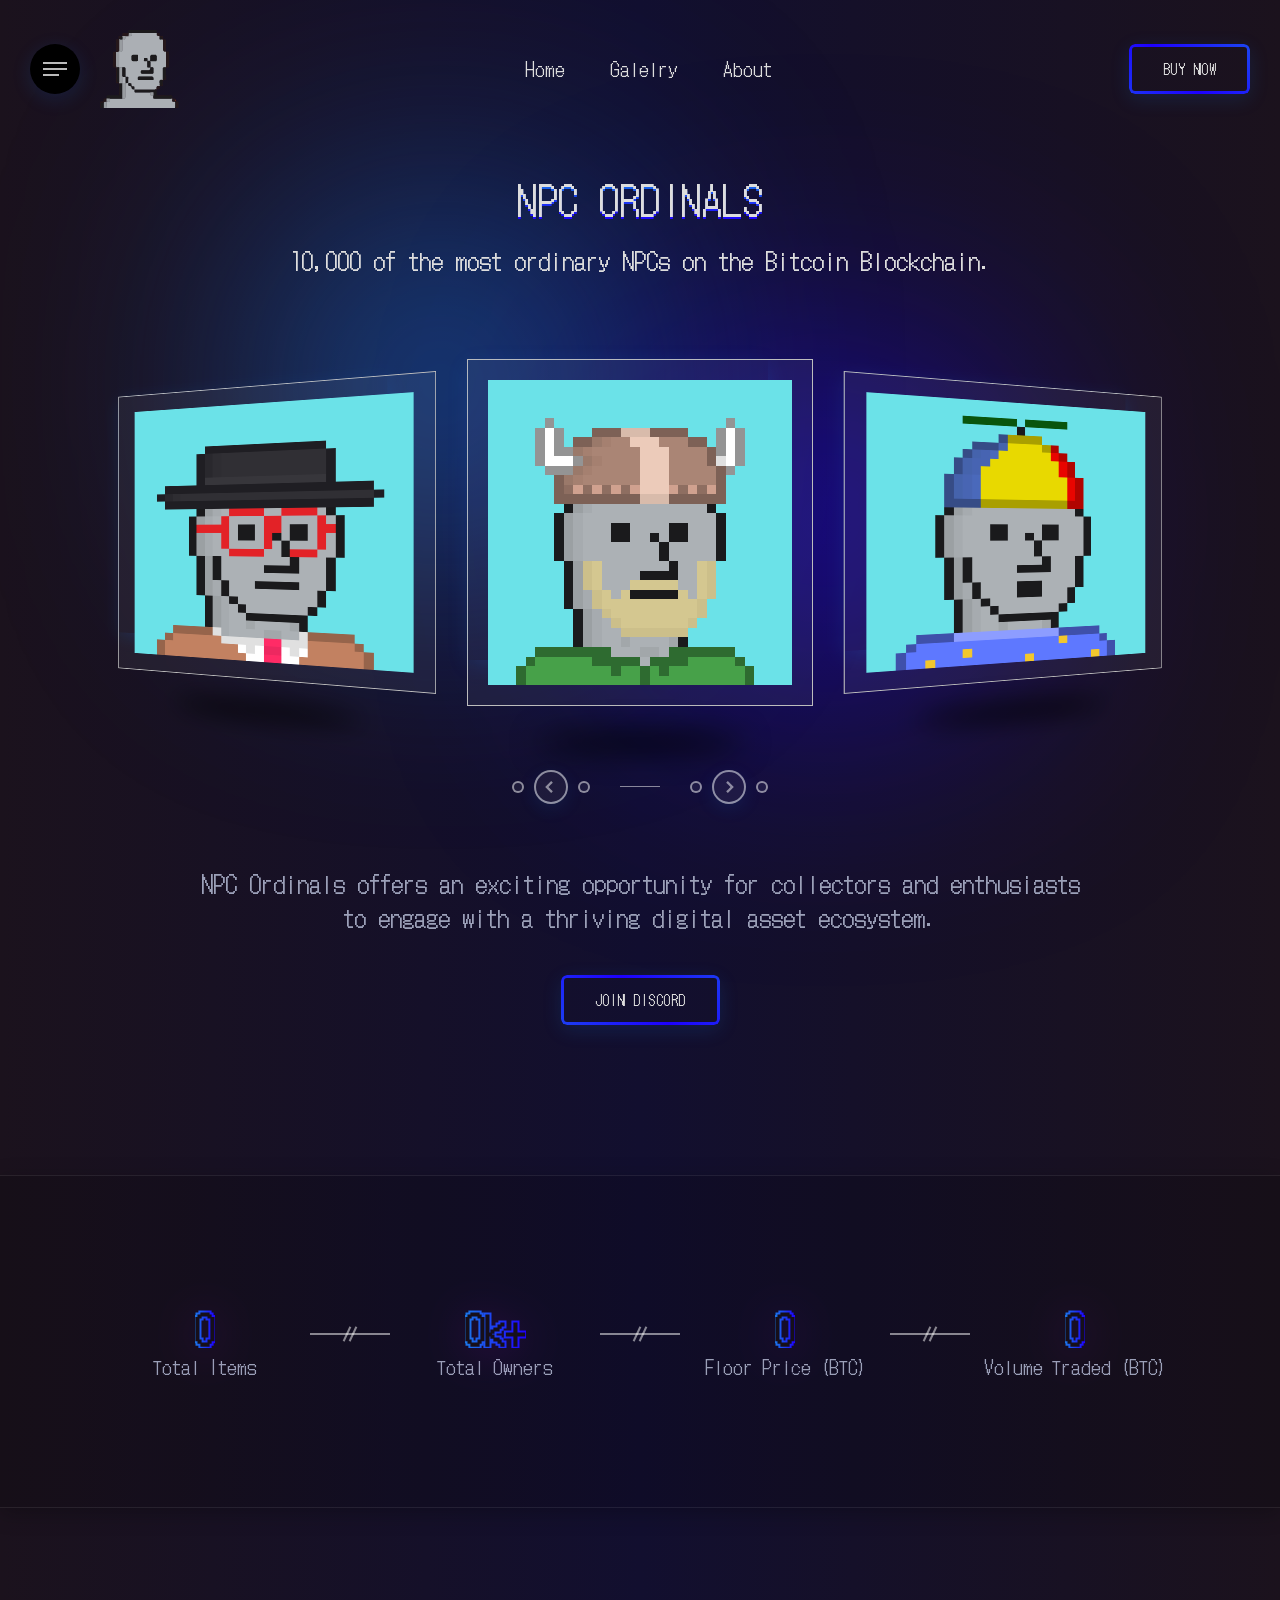
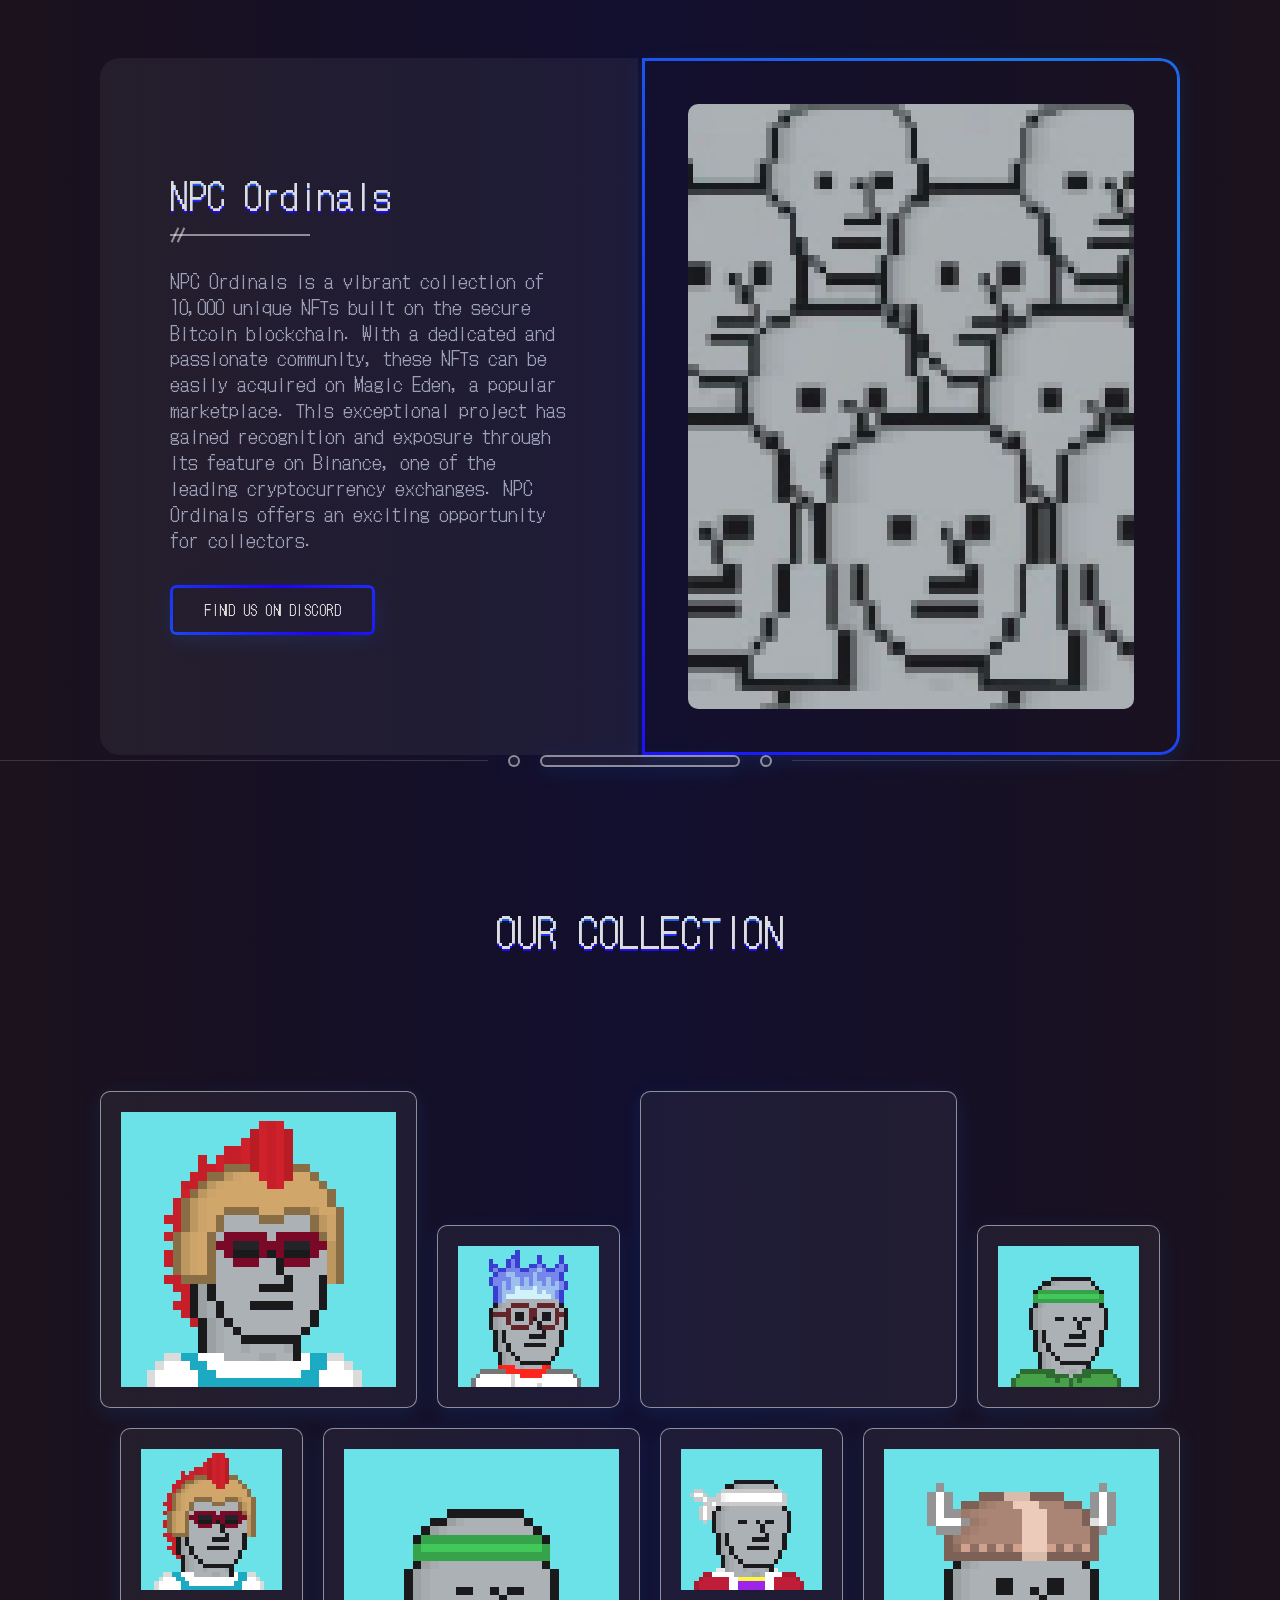
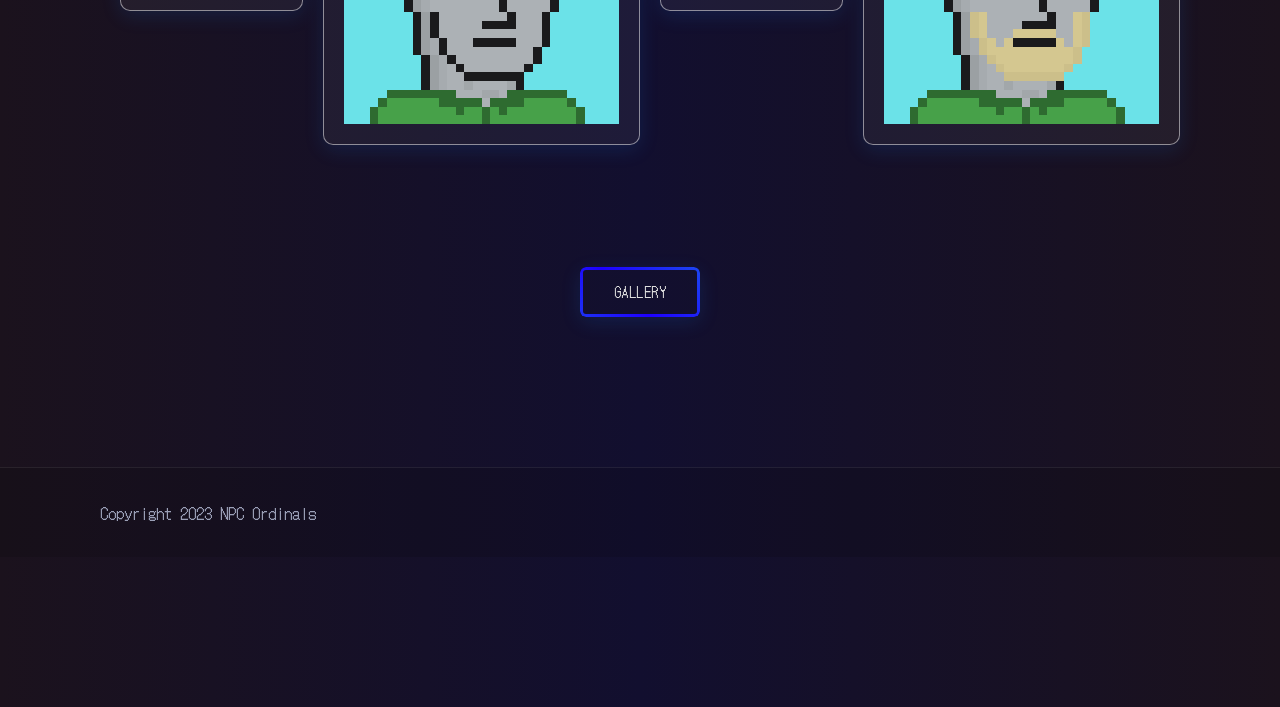
==== commit 2ba29635: "updated gallery" ====
--- a/index.html
+++ b/index.html
@@ -467,7 +467,7 @@
 				</div>
 			
 				<div class="fn_cs_desc">
-					<a href="collection.html" class="metaportal_fn_button"><span>Gallery</span></a>
+					<a href="gallery.html" class="metaportal_fn_button"><span>Gallery</span></a>
 				</div>
 				
 			</div>
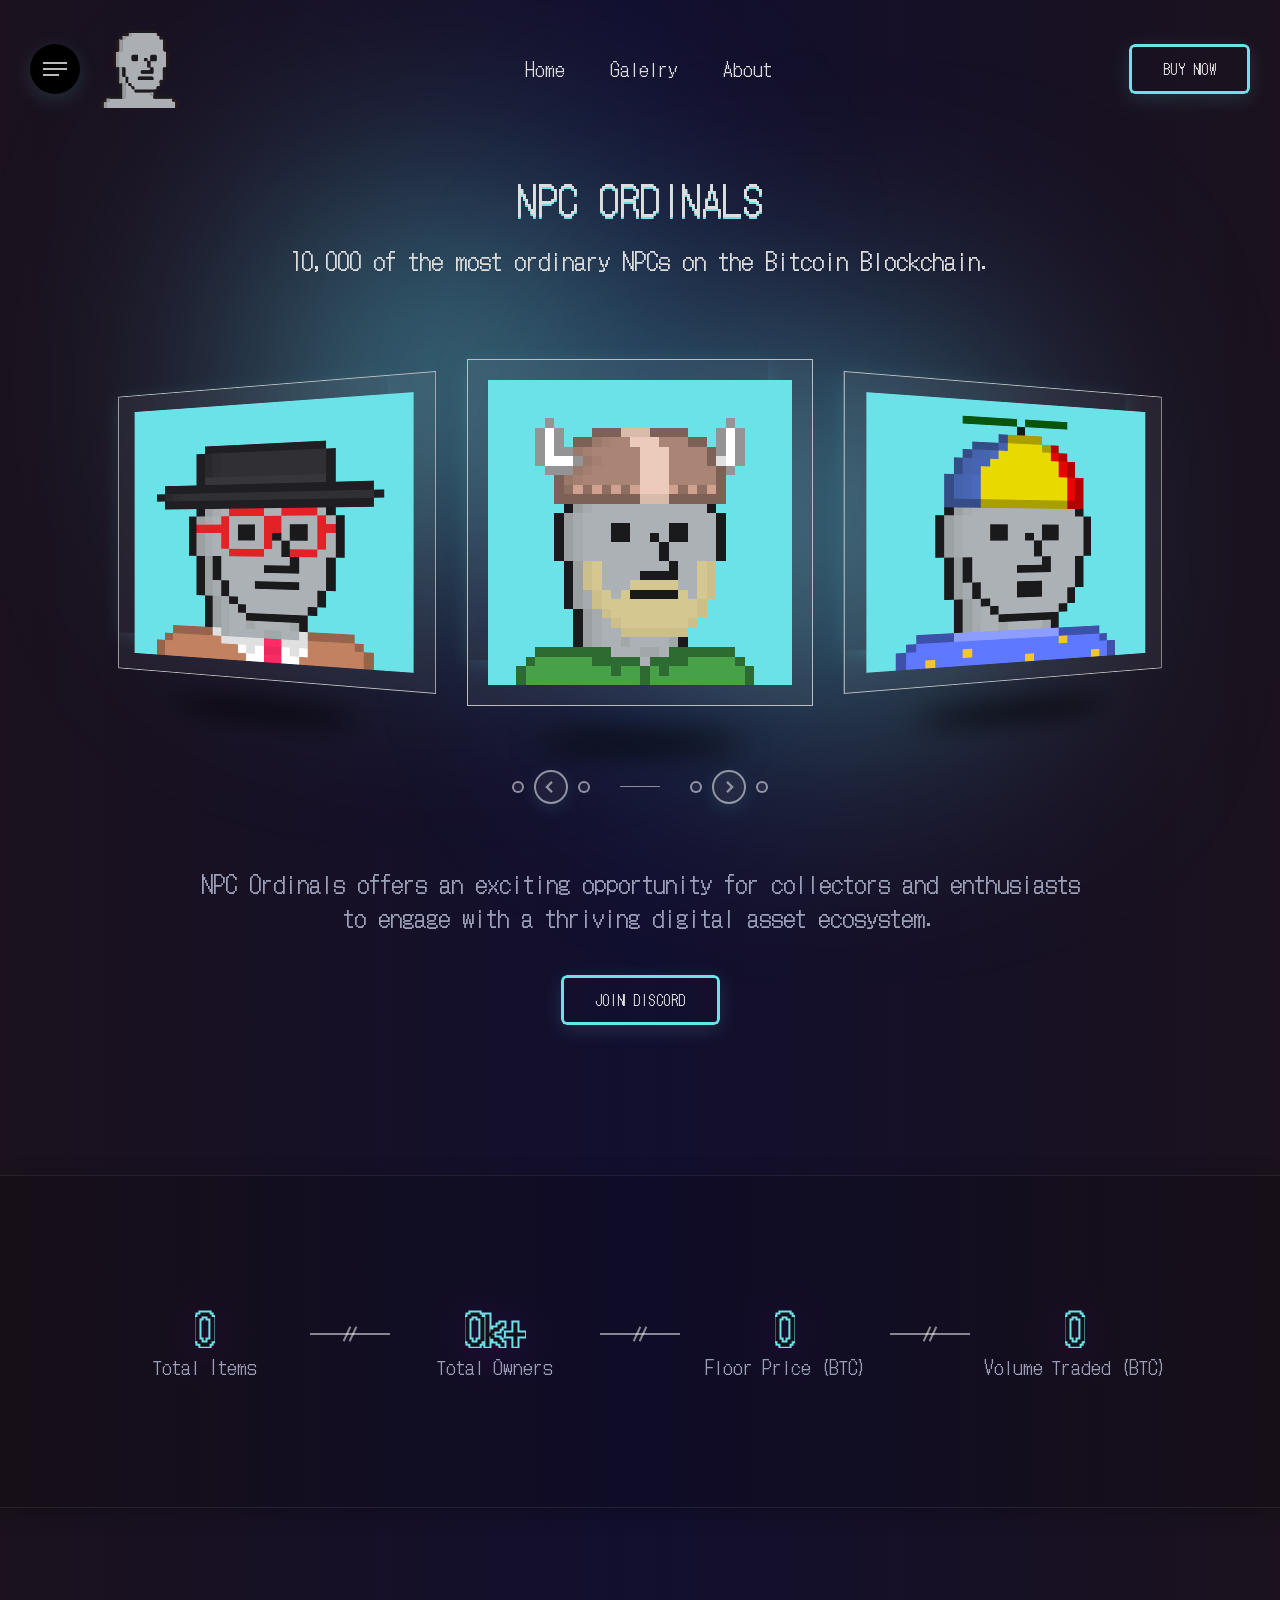
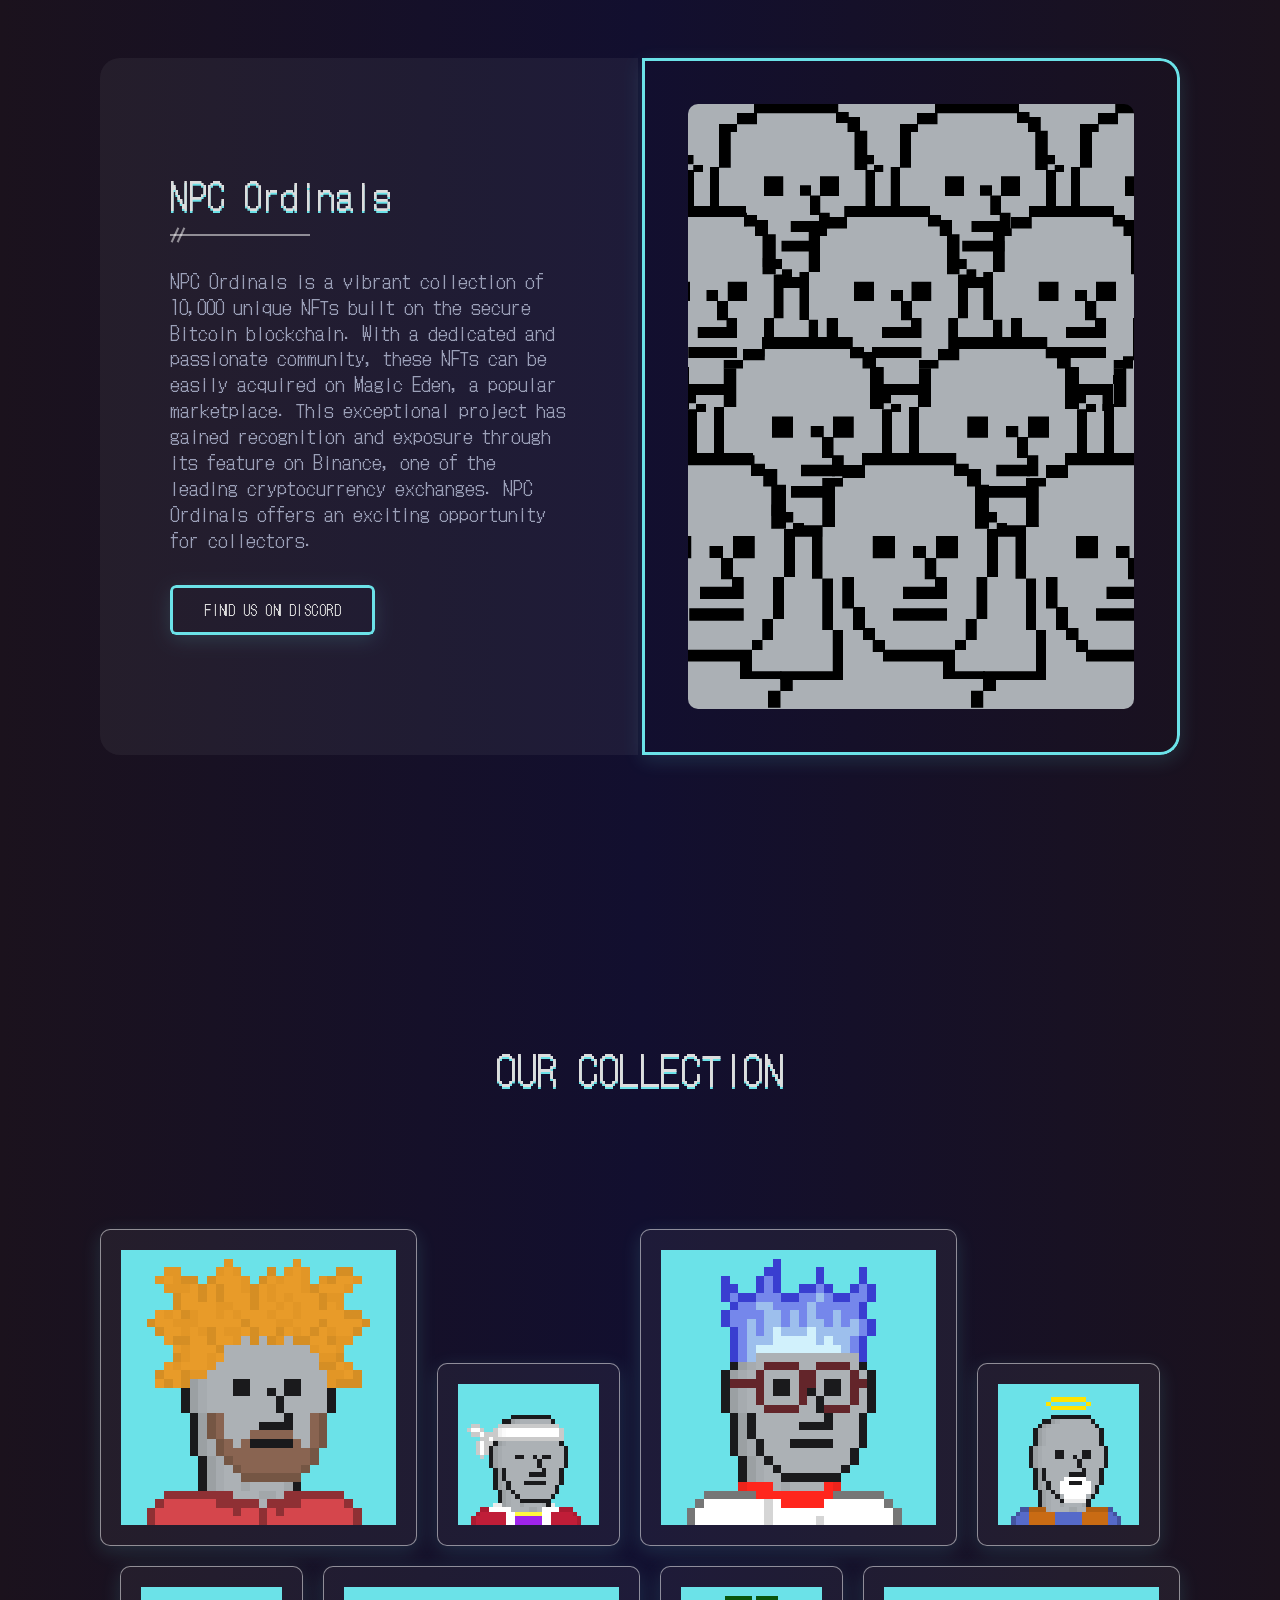
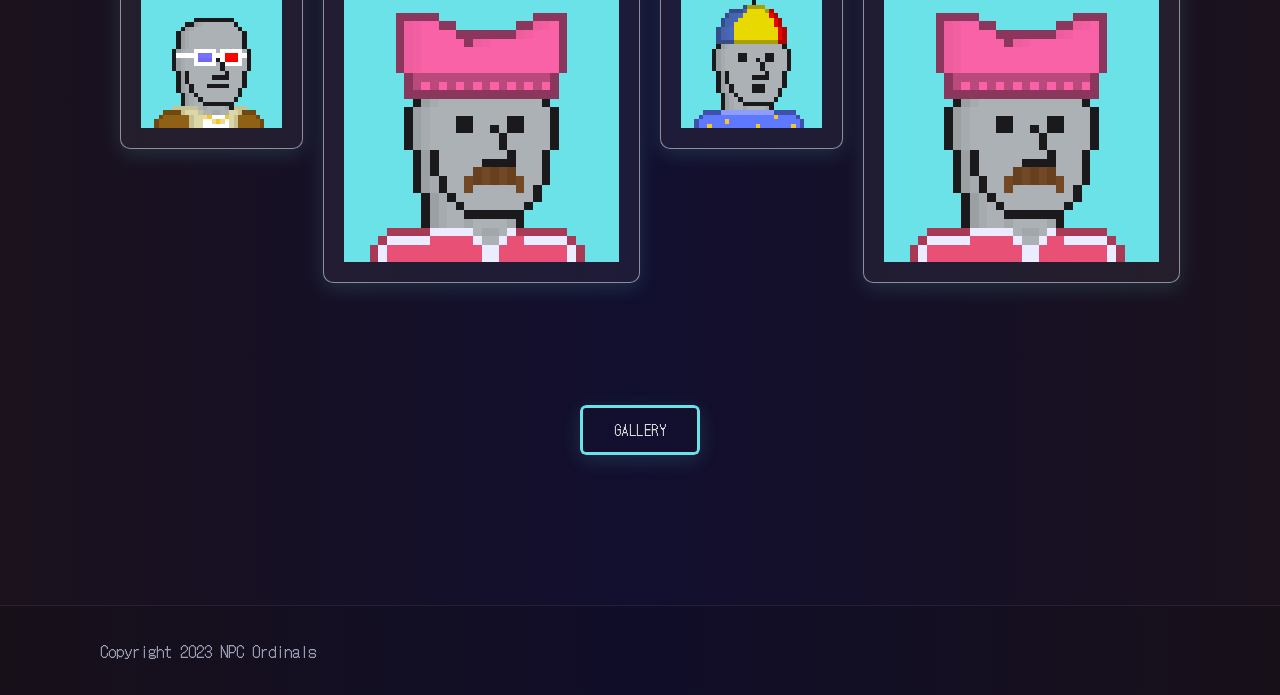
==== commit 959a047c: "new changes" ====
--- a/index.html
+++ b/index.html
@@ -1,514 +1,526 @@
 <!DOCTYPE html>
-<!--[if lt IE 7 ]><html class="ie ie6" lang="en"> <![endif]--><!--[if IE 7 ]><html class="ie ie7" lang="en"> <![endif]--><!--[if IE 8 ]><html class="ie ie8" lang="en"> <![endif]--><!--[if (gte IE 9)|!(IE)]><!--><html lang="en"> <!--<![endif]-->
-  
+<!--[if lt IE 7 ]><html class="ie ie6" lang="en"> <![endif]--><!--[if IE 7 ]><html class="ie ie7" lang="en"> <![endif]--><!--[if IE 8 ]><html class="ie ie8" lang="en"> <![endif]--><!--[if (gte IE 9)|!(IE)]><!-->
+<html lang="en"> <!--<![endif]-->
+
 <head>
 
-<meta http-equiv="Content-Type" content="text/html; charset=utf-8">
-
-<meta name="description" content="NPC ORDINALS">
-<meta name="viewport" content="width=device-width, initial-scale=1, maximum-scale=1">
-
-<title> NPC ORDINALS </title>
-<link rel="icon" type="image/x-icon" href="/images/favicon.ico">
-
-
-<link rel="preconnect" href="https://fonts.googleapis.com">
-<link rel="preconnect" href="https://fonts.gstatic.com" crossorigin>
-<link href="https://fonts.googleapis.com/css2?family=DotGothic16&display=swap" rel="stylesheet">
-
-<!-- Styles -->
-<link type="text/css" rel="stylesheet" href="css/css-plugins.css">
-<link type="text/css" rel="stylesheet" href="css/css-style.css">
-<!--[if lt IE 9]> <script type="text/javascript" src="js/modernizr.custom.js?ver=4.1"></script> <![endif]-->
-<!-- !Styles -->
+	<meta http-equiv="Content-Type" content="text/html; charset=utf-8">
+
+	<meta name="description" content="NPC ORDINALS">
+	<meta name="viewport" content="width=device-width, initial-scale=1, maximum-scale=1">
+
+	<title> NPC ORDINALS </title>
+	<link rel="icon" type="image/x-icon" href="/images/favicon.ico">
+
+
+	<link rel="preconnect" href="https://fonts.googleapis.com">
+	<link rel="preconnect" href="https://fonts.gstatic.com" crossorigin>
+	<link href="https://fonts.googleapis.com/css2?family=DotGothic16&display=swap" rel="stylesheet">
+
+	<!-- Styles -->
+	<link type="text/css" rel="stylesheet" href="css/css-plugins.css">
+	<link type="text/css" rel="stylesheet" href="css/css-style.css">
+	<!--[if lt IE 9]> <script type="text/javascript" src="js/modernizr.custom.js?ver=4.1"></script> <![endif]-->
+	<!-- !Styles -->
 
 </head>
 
 <body>
 
-<!-- Preloader -->
-<div class="metaportal_fn_preloader">
-	<div class="loading-container">
-		<div class="loading">
-			<div class="l1">
-				<div></div>
-			</div>
-			<div class="l2">
-				<div></div>
-			</div>
-			<div class="l3">
-				<div></div>
-			</div>
-			<div class="l4">
-				<div></div>
+	<!-- Preloader -->
+	<div class="metaportal_fn_preloader">
+		<div class="loading-container">
+			<div class="loading">
+				<div class="l1">
+					<div></div>
+				</div>
+				<div class="l2">
+					<div></div>
+				</div>
+				<div class="l3">
+					<div></div>
+				</div>
+				<div class="l4">
+					<div></div>
+				</div>
 			</div>
 		</div>
 	</div>
-</div>
-<!-- !Preloader -->
-
-<!-- Left Navigation -->
-<div class="metaportal_fn_leftnav_closer ready"></div>
-<div class="metaportal_fn_leftnav ready">
-	<a href="#" class="fn__closer"><span></span></a>
-	<div class="navbox">
-		<div class="list_holder">
-			<ul class="metaportal_fn_items">
-				<li>
-					<div class="item">
-						<a href="#" target="_blank"></a>
-						<span class="icon">
-							<img src="images/market-opensea.png" alt="">
-						</span>
-						<span class="text">Magic Eden</span>
-					</div>
-				</li>
-				<li>
-					<div class="item">
-						<a href="#" target="_blank"></a>
-						<span class="icon">
-							<img src="images/market-discord.png" alt="">
-						</span>
-						<span class="text">Discord</span>
-					</div>
-				</li>
-			</ul>
-		</div>
-		<div class="nav_holder">
-			
-			<!-- For JS -->
-			<span class="icon">
-				<img src="images/svg-down.svg" alt="" class="fn__svg">
-			</span>
-			<!-- For JS -->
-			
-			
-		</div>
-		<div class="info_holder">
-			<div class="copyright">
-				<p>Copyright 2023 NPC ORDINALS </a></p>
-			</div>
-			<div class="social_icons">
-				<ul>
-					<li><a href="#"><img src="images/social-twitter-1.svg" alt="" class="fn__svg"></a></li>
-					<li><a href="#"><img src="images/social-instagram-1.svg" alt="" class="fn__svg"></a></li>
-					
+	<!-- !Preloader -->
+
+	<!-- Left Navigation -->
+	<div class="metaportal_fn_leftnav_closer ready"></div>
+	<div class="metaportal_fn_leftnav ready">
+		<a href="#" class="fn__closer"><span></span></a>
+		<div class="navbox">
+			<div class="list_holder">
+				<ul class="metaportal_fn_items">
+					<li>
+						<div class="item">
+							<a href="https://magiceden.io/ordinals/marketplace/npc" target="_blank"></a>
+							<span class="icon">
+								<img src="images/market-opensea.png" alt="">
+							</span>
+							<span class="text">Magic Eden</span>
+						</div>
+					</li>
+					<li>
+						<div class="item">
+							<a href="https://ordinalswallet.com/collection/npc-ordinals" target="_blank"></a>
+							<span class="icon">
+								<img src="images/ordinals.png" alt="">
+							</span>
+							<span class="text">Ordinals</span>
+						</div>
+					</li>
+					<li>
+						<div class="item">
+							<a href="https://www.binance.com/en/nft/collection/npc-ordinals-715937890471591936?isBack=1"
+								target="_blank"></a>
+							<span class="icon">
+								<img src="images/binance.png" alt="">
+							</span>
+							<span class="text">Binance</span>
+						</div>
+					</li>
 				</ul>
+			</div>
+			<div class="nav_holder">
+
+				<!-- For JS -->
+				<span class="icon">
+					<img src="images/svg-down.svg" alt="" class="fn__svg">
+				</span>
+				<!-- For JS -->
+
+
+			</div>
+			<div class="info_holder">
+				<div class="copyright">
+					<p>Copyright 2023 NPC ORDINALS </a></p>
+				</div>
+				<div class="social_icons">
+					<ul>
+						<li><a href="https://twitter.com/NPCOrdinals"><img src="images/social-twitter-1.svg" alt=""
+									class="fn__svg"></a></li>
+						<li><a href="https://discord.gg/QECun3AgF5"><img src="images/discord.svg" alt=""
+									class="fn__svg"></a></li>
+
+					</ul>
+				</div>
 			</div>
 		</div>
 	</div>
-</div>
-<!-- !Left Navigation -->
-
-
-<!-- !Searchbox Popup -->
-
-
-<!-- !Wallet Popup -->
-
-<!-- Main -->
-<div class="metaportal_fn_main">
-
-	<!-- Mobile Navigation -->
-	<div class="metaportal_fn_mobnav">
-		<div class="mob_top">
-			<div class="social_trigger">
+	<!-- !Left Navigation -->
+
+
+	<!-- !Searchbox Popup -->
+
+
+	<!-- !Wallet Popup -->
+
+	<!-- Main -->
+	<div class="metaportal_fn_main">
+
+		<!-- Mobile Navigation -->
+		<div class="metaportal_fn_mobnav">
+			<div class="mob_top">
+
+				<div class="wallet">
+					<a href="https://magiceden.io/ordinals/marketplace/npc"
+						class="metaportal_fn_button wallet_opener"><span>Buy Now</span></a>
+				</div>
+			</div>
+			<div class="mob_mid">
+				<div class="logo">
+					<a href="index.html"><img src="images/img-logo.png" alt=""></a>
+				</div>
 				<div class="trigger">
 					<span></span>
 				</div>
-				<div class="social">
-					<ul>
-						<li><a href="#" target="_blank">Ds.</a></li>
-						<li><a href="#" target="_blank">Tw.</a></li>
-						<li><a href="#" target="_blank">In.</a></li>
-					</ul>
-				</div>
-			</div>
-			<div class="wallet">
-				<a href="#" class="metaportal_fn_button wallet_opener"><span>Wallet</span></a>
+			</div>
+			<div class="mob_bot">
+				<ul>
+					<li><a class="creative_link" href="index.html">Home</a></li>
+					<li><a class="creative_link" href="gallery.html">Gallery</a></li>
+					<li><a class="creative_link" href="#about">About</a></li>
+				</ul>
 			</div>
 		</div>
-		<div class="mob_mid">
-			<div class="logo">
-				<a href="index.html"><img src="images/img-logo.png" alt=""></a>
-			</div>
-			<div class="trigger">
-				<span></span>
-			</div>
-		</div>
-		<div class="mob_bot">
-			<ul>
-				<li><a class="creative_link" href="index.html">Home</a></li>
-				<li><a class="creative_link" href="gallery.html">Gallery</a></li>
-				<li><a class="creative_link" href="#roadmap">About</a></li>
-			</ul>
-		</div>
-	</div>
-	<!-- !Mobile Navigation -->
-	
-	<!-- Header -->
-	<header id="header">
-		<div class="header">
-			<div class="header_in">
-			
-				<div class="trigger_logo">
-					<div class="trigger">
-						<span></span>
-					</div>
-					<div class="logo">
-						<a href="index.html"><img src="images/img-logo.png" alt=""></a>
-					</div>
-				</div>
-				
-				<div class="nav">
-					<ul>
-						<li><a class="creative_link" href="index.html">Home</a></li>
-						<li><a class="creative_link" href="gallery.html">Galelry</a></li>
-						<li><a class="creative_link" href="#collection">About</a></li>
-					</ul>
-				</div>
-				
-				<div class="wallet">
-					<a href="#" class="metaportal_fn_button wallet_opener"><span>Buy Now</span></a>
-				</div>
-				
-			</div>
-		</div>
-	</header>
-	<!-- !Header -->
-	
-	<!-- Content -->
-	<div class="metaportal_fn_content">
-		
-		<!-- Home Section -->
-		<section id="home">
-			<div class="container">
-				
-				<h3 class="fn__maintitle big" data-text="NPC Ordinals" data-align="center">NPC Ordinals</h3>
-			</br><h4 class="fn_cs_desc"> 10,000 of the most ordinary NPCs on the Bitcoin Blockchain. </h4>
-		<p class="fn_cs_desc"> <p>
-				
-				
-				
-				<!-- Slider -->
-				<div class="fn_cs_slider" data-responsive="on">
-					<div class="slider_top">
-						<img src="images/img-1x1.jpg" alt="">
+		<!-- !Mobile Navigation -->
+
+		<!-- Header -->
+		<header id="header">
+			<div class="header">
+				<div class="header_in">
+
+					<div class="trigger_logo">
+						<div class="trigger">
+							<span></span>
+						</div>
+						<div class="logo">
+							<a href="index.html"><img src="images/img-logo.png" alt=""></a>
+						</div>
+					</div>
+
+					<div class="nav">
 						<ul>
-							<li class="prev" data-index="1">
+							<li><a class="creative_link" href="index.html">Home</a></li>
+							<li><a class="creative_link" href="gallery.html">Galelry</a></li>
+							<li><a class="creative_link" href="#collection">About</a></li>
+						</ul>
+					</div>
+
+					<div class="wallet">
+						<a href="https://magiceden.io/ordinals/marketplace/npc"
+							class="metaportal_fn_button wallet_opener"><span>Buy Now</span></a>
+					</div>
+
+				</div>
+			</div>
+		</header>
+		<!-- !Header -->
+
+		<!-- Content -->
+		<div class="metaportal_fn_content">
+
+			<!-- Home Section -->
+			<section id="home">
+				<div class="container">
+
+					<h3 class="fn__maintitle big" data-text="NPC Ordinals" data-align="center">NPC Ordinals</h3>
+					</br>
+					<h4 class="fn_cs_desc"> 10,000 of the most ordinary NPCs on the Bitcoin Blockchain. </h4>
+					<p class="fn_cs_desc">
+					<p>
+
+
+
+						<!-- Slider -->
+					<div class="fn_cs_slider" data-responsive="on">
+						<div class="slider_top">
+							<img src="images/img-1x1.jpg" alt="">
+							<ul>
+								<li class="prev" data-index="1">
+									<div class="item">
+										<img src="images/img-1x1.jpg" alt="">
+										<div class="item_in">
+											<div class="img" data-bg-img="img/slider/img8.png"></div>
+										</div>
+									</div>
+								</li>
+								<li class="active" data-index="2">
+									<div class="item">
+										<img src="images/img-1x1.jpg" alt="">
+										<div class="item_in">
+											<div class="img" data-bg-img="img/slider/img2.png"></div>
+										</div>
+									</div>
+								</li>
+								<li class="next" data-index="3">
+									<div class="item has_video">
+										<img src="images/img-1x1.jpg" alt="">
+										<a class="popup-youtube metaportal_fn_videobutton" href="#">
+											<img src="images/svg-play.svg" alt="" class="fn__svg">
+										</a>
+										<div class="item_in">
+											<div class="img" data-bg-img="img/slider/img3.png"></div>
+										</div>
+									</div>
+								</li>
+								<li class="next2" data-index="4">
+									<div class="item">
+										<img src="images/img-1x1.jpg" alt="">
+										<div class="item_in">
+											<div class="img" data-bg-img="img/slider/img4.png"></div>
+										</div>
+									</div>
+								</li>
+								<li data-index="5">
+									<div class="item">
+										<img src="images/img-1x1.jpg" alt="">
+										<div class="item_in">
+											<div class="img" data-bg-img="img/slider/img5.png"></div>
+										</div>
+									</div>
+								</li>
+								<li data-index="6">
+									<div class="item">
+										<img src="images/img-1x1.jpg" alt="">
+										<div class="item_in">
+											<div class="img" data-bg-img="img/slider/img6.png"></div>
+										</div>
+									</div>
+								</li>
+								<li class="prev2" data-index="7">
+									<div class="item">
+										<img src="images/img-1x1.jpg" alt="">
+										<div class="item_in">
+											<div class="img" data-bg-img="img/slider/img7.png"></div>
+										</div>
+									</div>
+								</li>
+							</ul>
+						</div>
+						<div class="slider_nav">
+							<a href="#" class="prev">
+								<span class="circle"></span>
+								<span class="icon"><img src="images/svg-down.svg" alt="" class="fn__svg"></span>
+								<span class="circle"></span>
+							</a>
+							<a href="#" class="next">
+								<span class="circle"></span>
+								<span class="icon"><img src="images/svg-down.svg" alt="" class="fn__svg"></span>
+								<span class="circle"></span>
+							</a>
+						</div>
+					</div>
+					<!-- !Slider -->
+
+					<!-- Description -->
+					<div class="fn_cs_desc">
+						<p> NPC Ordinals offers an exciting opportunity for collectors and enthusiasts to engage with a
+							thriving digital asset ecosystem.</p>
+						<a href="#" class="metaportal_fn_button" target="_blank"><span>Join Discord</span></a>
+					</div>
+					<!-- !Description -->
+
+
+				</div>
+			</section>
+			<!-- !Home Section -->
+
+			<!-- Fun Facts -->
+			<section id="fun_facts">
+				<div class="container">
+
+					<div class="fn_cs_counter_list">
+						<ul>
+							<li>
 								<div class="item">
-									<img src="images/img-1x1.jpg" alt="">
-									<div class="item_in">
-										<div class="img" data-bg-img="img/slider/img8.png"></div>
-									</div>
+									<h3 class="fn__gradient_title">
+										<span class="prefix"></span>
+										<span class="fn_cs_counter" data-from="0" data-to="10000" data-speed="3000"
+											data-decimals="0">0</span>
+										<span class="suffix"></span>
+									</h3>
+									<p>Total Items</p>
+									<div class="divider"></div>
 								</div>
 							</li>
-							<li class="active" data-index="2">
+							<li>
 								<div class="item">
-									<img src="images/img-1x1.jpg" alt="">
-									<div class="item_in">
-										<div class="img" data-bg-img="img/slider/img2.png"></div>
-									</div>
+									<h3 class="fn__gradient_title">
+										<span class="prefix"></span>
+										<span class="fn_cs_counter" data-from="0" data-to="3" data-speed="3000"
+											data-decimals="1">0</span>
+										<span class="suffix">k+</span>
+									</h3>
+									<p>Total Owners</p>
+									<div class="divider"></div>
 								</div>
 							</li>
-							<li class="next" data-index="3">
-								<div class="item has_video">
-									<img src="images/img-1x1.jpg" alt="">
-									<a class="popup-youtube metaportal_fn_videobutton" href="#">
-										<img src="images/svg-play.svg" alt="" class="fn__svg">
-									</a>
-									<div class="item_in">
-										<div class="img" data-bg-img="img/slider/img3.png"></div>
-									</div>
+							<li>
+								<div class="item">
+									<h3 class="fn__gradient_title">
+										<span class="prefix"></span>
+										<span class="fn_cs_counter" data-from="0" data-to="0.0013" data-speed="3000"
+											data-decimals="4">0</span>
+										<span class="suffix"></span>
+									</h3>
+									<p>Floor Price (BTC)</p>
+									<div class="divider"></div>
 								</div>
 							</li>
-							<li class="next2" data-index="4">
+							<li>
 								<div class="item">
-									<img src="images/img-1x1.jpg" alt="">
-									<div class="item_in">
-										<div class="img" data-bg-img="img/slider/img4.png"></div>
-									</div>
-								</div>
-							</li>
-							<li data-index="5">
-								<div class="item">
-									<img src="images/img-1x1.jpg" alt="">
-									<div class="item_in">
-										<div class="img" data-bg-img="img/slider/img5.png"></div>
-									</div>
-								</div>
-							</li>
-							<li data-index="6">
-								<div class="item">
-									<img src="images/img-1x1.jpg" alt="">
-									<div class="item_in">
-										<div class="img" data-bg-img="img/slider/img6.png"></div>
-									</div>
-								</div>
-							</li>
-							<li class="prev2" data-index="7">
-								<div class="item">
-									<img src="images/img-1x1.jpg" alt="">
-									<div class="item_in">
-										<div class="img" data-bg-img="img/slider/img7.png"></div>
-									</div>
+									<h3 class="fn__gradient_title">
+										<span class="prefix"></span>
+										<span class="fn_cs_counter" data-from="0" data-to="36.5" data-speed="3000"
+											data-decimals="0">0</span>
+										<span class="suffix"></span>
+									</h3>
+									<p>Volume Traded (BTC)</p>
+									<div class="divider"></div>
 								</div>
 							</li>
 						</ul>
 					</div>
-					<div class="slider_nav">
-						<a href="#" class="prev">
-							<span class="circle"></span>
-							<span class="icon"><img src="images/svg-down.svg" alt="" class="fn__svg"></span>
-							<span class="circle"></span>
-						</a>
-						<a href="#" class="next">
-							<span class="circle"></span>
-							<span class="icon"><img src="images/svg-down.svg" alt="" class="fn__svg"></span>
-							<span class="circle"></span>
-						</a>
-					</div>
-				</div>
-				<!-- !Slider -->
-				
-				<!-- Description -->
-				<div class="fn_cs_desc">
-					<p>  NPC Ordinals offers an exciting opportunity for collectors and enthusiasts to engage with a thriving digital asset ecosystem.</p>
-					<a href="#" class="metaportal_fn_button" target="_blank"><span>Join Discord</span></a>
-				</div>
-				<!-- !Description -->
-				
-				
-			</div>
-		</section>
-		<!-- !Home Section -->
-		
-		<!-- Fun Facts -->
-		<section id="fun_facts">
-			<div class="container">
-				
-				<div class="fn_cs_counter_list">
-					<ul>
-						<li>
-							<div class="item">
-								<h3 class="fn__gradient_title">
-									<span class="prefix"></span>
-									<span class="fn_cs_counter" data-from="0" data-to="10000" data-speed="3000" data-decimals="0">0</span>
-									<span class="suffix"></span>
-								</h3>
-								<p>Total Items</p>
-								<div class="divider"></div>
-							</div>
-						</li>
-						<li>
-							<div class="item">
-								<h3 class="fn__gradient_title">
-									<span class="prefix"></span>
-									<span class="fn_cs_counter" data-from="0" data-to="3" data-speed="3000" data-decimals="1">0</span>
-									<span class="suffix">k+</span>
-								</h3>
-								<p>Total Owners</p>
-								<div class="divider"></div>
-							</div>
-						</li>
-						<li>
-							<div class="item">
-								<h3 class="fn__gradient_title">
-									<span class="prefix"></span>
-									<span class="fn_cs_counter" data-from="0" data-to="0.0013" data-speed="3000" data-decimals="4">0</span>
-									<span class="suffix"></span>
-								</h3>
-								<p>Floor Price (BTC)</p>
-								<div class="divider"></div>
-							</div>
-						</li>
-						<li>
-							<div class="item">
-								<h3 class="fn__gradient_title">
-									<span class="prefix"></span>
-									<span class="fn_cs_counter" data-from="0" data-to="36.5" data-speed="3000" data-decimals="0">0</span>
-									<span class="suffix"></span>
-								</h3>
-								<p>Volume Traded (BTC)</p>
-								<div class="divider"></div>
-							</div>
-						</li>
-					</ul>
-				</div>
-				
-			</div>
-		</section>
-		<!-- !Fun Facts -->
-		
-		<!-- Section About  -->
-		<section id="about">
-			
-			<div class="container small">
-			
-				<div class="fn_cs_shortabout">
-					<div class="about_left">
-						<h3 class="fn__maintitle" data-text="NPC Ordinals">NPC Ordinals</h3>
-						<div class="fn_cs_divider">
-							<div class="divider">
-								<span></span>
-								<span></span>
-							</div>
-						</div>
-						<div class="desc">
-							<p>NPC Ordinals is a vibrant collection of 10,000 unique NFTs built on the secure Bitcoin blockchain. With a dedicated and passionate community, these NFTs can be easily acquired on Magic Eden, a popular marketplace. This exceptional project has gained recognition and exposure through its feature on Binance, one of the leading cryptocurrency exchanges. NPC Ordinals offers an exciting opportunity for collectors. </p>
-						</div>
-						<a href="https://discord.com/" class="metaportal_fn_button" target="_blank"><span>Find us On Discord</span></a>
-					</div>
-					<div class="about_right">
-						<div class="abs_img" data-bg-img="img/slider/img22.png"></div>
-					</div>
-				</div>
-				
-				
-			</div>
-			
-
-			
-		
-		
-		<!-- Section Divider -->
-		<div class="fn_cs_section_divider">
-			<div class="divider">
-				<span class="short"></span>
-				<span class="long"></span>
-				<span class="short"></span>
-			</div>
+
+				</div>
+			</section>
+			<!-- !Fun Facts -->
+
+			<!-- Section About  -->
+			<section id="about">
+
+				<div class="container small">
+
+					<div class="fn_cs_shortabout">
+						<div class="about_left">
+							<h3 class="fn__maintitle" data-text="NPC Ordinals">NPC Ordinals</h3>
+							<div class="fn_cs_divider">
+								<div class="divider">
+									<span></span>
+									<span></span>
+								</div>
+							</div>
+							<div class="desc">
+								<p>NPC Ordinals is a vibrant collection of 10,000 unique NFTs built on the secure
+									Bitcoin blockchain. With a dedicated and passionate community, these NFTs can be
+									easily acquired on Magic Eden, a popular marketplace. This exceptional project has
+									gained recognition and exposure through its feature on Binance, one of the leading
+									cryptocurrency exchanges. NPC Ordinals offers an exciting opportunity for
+									collectors. </p>
+							</div>
+							<a href="https://discord.com/" class="metaportal_fn_button" target="_blank"><span>Find us On
+									Discord</span></a>
+						</div>
+						<div class="about_right">
+							<div class="abs_img" data-bg-img="img/slider/img22.png"></div>
+						</div>
+					</div>
+
+
+				</div>
+			</section>
+
+
+
+
+
+
+
+			<!-- Collection Section -->
+			<section id="collection">
+				<div class="container">
+
+					<h3 class="fn__maintitle big" data-text="Our Collection" data-align="center">Our Collection</h3>
+
+					<div class="fn_cs_collection">
+						<div class="collection_top">
+							<div class="item">
+								<div class="item_in">
+									<div class="img">
+										<div class="abs_img" data-bg-img="img/slider/img1.png"></div>
+										<img src="img/slider/img2.png" alt="">
+									</div>
+								</div>
+								<input type="hidden" value="img/slider/img3.png">
+							</div>
+							<div class="item">
+								<div class="item_in">
+									<div class="img">
+										<div class="abs_img" data-bg-img="img/slider/img4.png"></div>
+										<img src="img/slider/img5.png" alt="">
+									</div>
+								</div>
+								<input type="hidden" value="img/slider/img6.png">
+							</div>
+							<div class="item">
+								<div class="item_in">
+									<div class="img">
+										<div class="abs_img" data-bg-img="img/slider/img7.png"></div>
+										<img src="img/slider/img8.png" alt="">
+									</div>
+								</div>
+								<input type="hidden" value="img/slider/img9.png">
+							</div>
+							<div class="item">
+								<div class="item_in">
+									<div class="img">
+										<div class="abs_img" data-bg-img="img/slider/img10.png"></div>
+										<img src="img/slider/img11.png" alt="">
+									</div>
+								</div>
+								<input type="hidden" value="img/slider/img12.png">
+							</div>
+						</div>
+						<div class="collection_bottom">
+							<div class="item">
+								<div class="item_in">
+									<div class="img">
+										<div class="abs_img" data-bg-img="img/slider/img13.png"></div>
+										<img src="img/slider/img14.png" alt="">
+									</div>
+								</div>
+								<input type="hidden" value="img/slider/img15.png">
+							</div>
+							<div class="item">
+								<div class="item_in">
+									<div class="img">
+										<div class="abs_img" data-bg-img="img/slider/img16.png"></div>
+										<img src="img/slider/img1.png" alt="">
+									</div>
+								</div>
+								<input type="hidden" value="img/slider/img2.png">
+							</div>
+							<div class="item">
+								<div class="item_in">
+									<div class="img">
+										<div class="abs_img" data-bg-img="img/slider/img3.png"></div>
+										<img src="img/slider/img4.png" alt="">
+									</div>
+								</div>
+								<input type="hidden" value="img/slider/img5.png">
+							</div>
+							<div class="item">
+								<div class="item_in">
+									<div class="img">
+										<div class="abs_img" data-bg-img="img/slider/img16.png"></div>
+										<img src="img/slider/img7.png" alt="">
+									</div>
+								</div>
+								<input type="hidden" value="img/slider/img16.png">
+							</div>
+						</div>
+					</div>
+
+					<div class="fn_cs_desc">
+						<a href="gallery.html" class="metaportal_fn_button"><span>Gallery</span></a>
+					</div>
+
+				</div>
+			</section>
+			<!-- !Collection Section -->
+
+
+
+
+			<!-- Footer -->
+			<footer id="footer">
+				<div class="container">
+					<div class="footer">
+						<div class="left_part">
+							<p>Copyright 2023 NPC Ordinals</p>
+						</div>
+
+
+					</div>
+				</div>
+			</footer>
+			<!-- !Footer -->
+
 		</div>
-		<!-- !Section Divider -->
-		
-		<!-- Collection Section -->
-		<section id="collection">
-			<div class="container">
-				
-				<h3 class="fn__maintitle big" data-text="Our Collection" data-align="center">Our Collection</h3>
-				
-				<div class="fn_cs_collection">
-					<div class="collection_top">
-						<div class="item">
-							<div class="item_in">
-								<div class="img">
-									<div class="abs_img" data-bg-img="img/slider/img6.png"></div>
-									<img src="images/img-1x1.jpg" alt="">
-								</div>
-							</div>
-							<input type="hidden" value="img/slider/img10.png">
-						</div>
-						<div class="item">
-							<div class="item_in">
-								<div class="img">
-									<div class="abs_img" data-bg-img="img/slider/img7.png"></div>
-									<img src="images/img-1x1.jpg" alt="">
-								</div>
-							</div>
-							<input type="hidden" value="img/slider/img6.png">
-						</div>
-						<div class="item">
-							<div class="item_in">
-								<div class="img">
-									<div class="abs_img" data-bg-img="img/slider/img13.png"></div>
-									<img src="images/img-1x1.jpg" alt="">
-								</div>
-							</div>
-							<input type="hidden" value="img/slider/img14.png">
-						</div>
-						<div class="item">
-							<div class="item_in">
-								<div class="img">
-									<div class="abs_img" data-bg-img="img/slider/img5.png"></div>
-									<img src="images/img-1x1.jpg" alt="">
-								</div>
-							</div>
-							<input type="hidden" value="img/slider/img8.png">
-						</div>
-					</div>
-					<div class="collection_bottom">
-						<div class="item">
-							<div class="item_in">
-								<div class="img">
-									<div class="abs_img" data-bg-img="img/slider/img6.png"></div>
-									<img src="images/img-1x1.jpg" alt="">
-								</div>
-							</div>
-							<input type="hidden" value="img/slider/img4.png">
-						</div>
-						<div class="item">
-							<div class="item_in">
-								<div class="img">
-									<div class="abs_img" data-bg-img="img/slider/img5.png"></div>
-									<img src="images/img-1x1.jpg" alt="">
-								</div>
-							</div>
-							<input type="hidden" value="img/slider/img4.png">
-						</div>
-						<div class="item">
-							<div class="item_in">
-								<div class="img">
-									<div class="abs_img" data-bg-img="img/slider/img4.png"></div>
-									<img src="images/img-1x1.jpg" alt="">
-								</div>
-							</div>
-							<input type="hidden" value="img/slider/img3.png">
-						</div>
-						<div class="item">
-							<div class="item_in">
-								<div class="img">
-									<div class="abs_img" data-bg-img="img/slider/img2.png"></div>
-									<img src="images/img-1x1.jpg" alt="">
-								</div>
-							</div>
-							<input type="hidden" value="img/slider/img16.png">
-						</div>
-					</div>
-				</div>
-			
-				<div class="fn_cs_desc">
-					<a href="gallery.html" class="metaportal_fn_button"><span>Gallery</span></a>
-				</div>
-				
-			</div>
-		</section>
-		<!-- !Collection Section -->
-		
-
-		
-		
-		<!-- Footer -->
-		<footer id="footer">
-			<div class="container">
-				<div class="footer">
-					<div class="left_part">
-						<p>Copyright 2023 NPC Ordinals</p>
-					</div>
-					
-
-				</div>
-			</div>
-		</footer>
-		<!-- !Footer -->
-		
+		<!-- !Content -->
+
+
+
+
+
+
+
 	</div>
-	<!-- !Content -->
-
-	
-	
-	
-	
-	
-	
-</div>
-<!-- !Main -->
-
-<!-- Scripts -->
-<script data-cfasync="false" src="js/cloudflare-static-email-decode.min.js"></script><script type="text/javascript" src="js/6547-js-jquery.js"></script>
-<script type="text/javascript" src="js/4594-js-plugins.js"></script>
-<!--[if lt IE 10]> <script type="text/javascript" src="js/ie8.js?ver=4.1"></script> <![endif]-->
-<script type="text/javascript" src="js/9503-js-init.js"></script>
-<!-- !Scripts -->
+	<!-- !Main -->
+
+	<!-- Scripts -->
+	<script data-cfasync="false" src="js/cloudflare-static-email-decode.min.js"></script>
+	<script type="text/javascript" src="js/6547-js-jquery.js"></script>
+	<script type="text/javascript" src="js/4594-js-plugins.js"></script>
+	<!--[if lt IE 10]> <script type="text/javascript" src="js/ie8.js?ver=4.1"></script> <![endif]-->
+	<script type="text/javascript" src="js/9503-js-init.js"></script>
+	<!-- !Scripts -->
 
 </body>
-</html>
+
+</html>--- a/css/css-style.css
+++ b/css/css-style.css
@@ -43,8 +43,8 @@
 }
 
 :root {
-    --mc1: #1b77e7;
-    --mc2: #1e00ff;
+    --mc1: #6BE2E8;
+    --mc2: #6BE2E8;
     --hc: #ddd;
     --bc: #9ba0b8;
     --hff: 'DotGothic16', sans-serif;
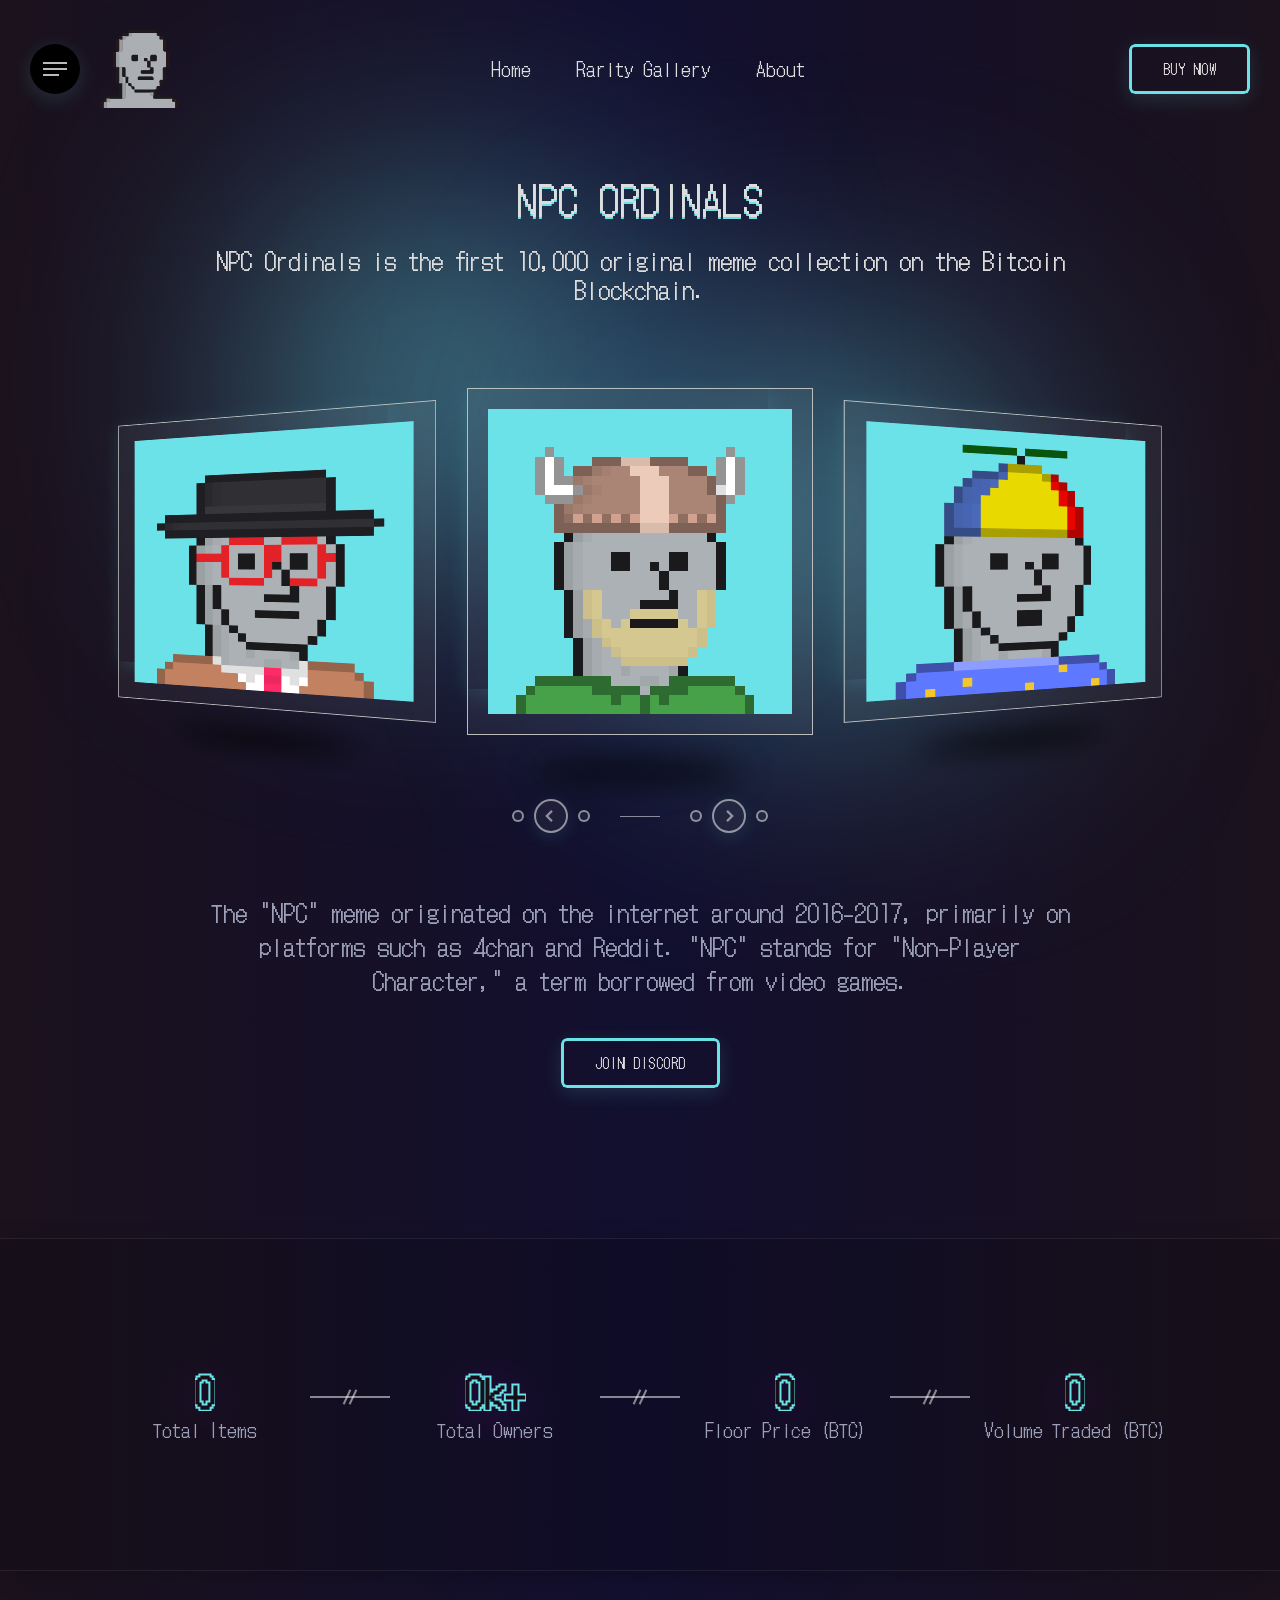
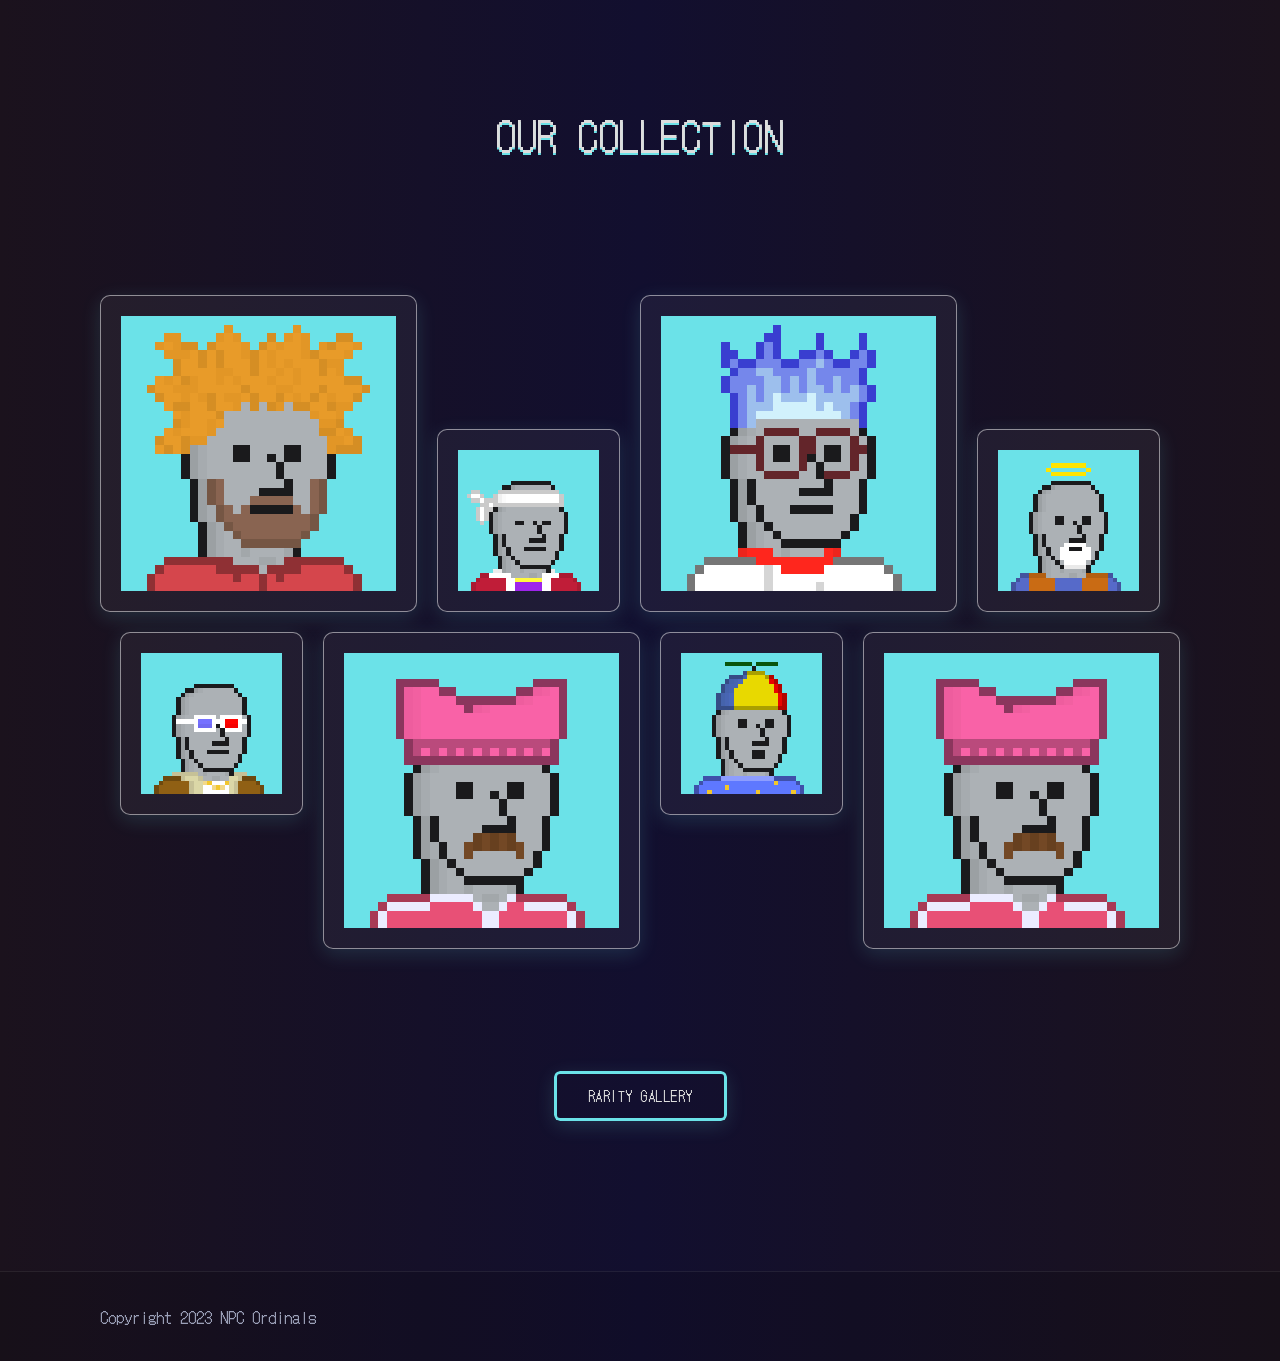
==== commit d60d5238: "last commit" ====
--- a/index.html
+++ b/index.html
@@ -1,6 +1,6 @@
 <!DOCTYPE html>
 <!--[if lt IE 7 ]><html class="ie ie6" lang="en"> <![endif]--><!--[if IE 7 ]><html class="ie ie7" lang="en"> <![endif]--><!--[if IE 8 ]><html class="ie ie8" lang="en"> <![endif]--><!--[if (gte IE 9)|!(IE)]><!-->
-<html lang="en"> <!--<![endif]-->
+<html lang="en"><!--<![endif]-->
 
 <head>
 
@@ -70,7 +70,7 @@
 							<span class="icon">
 								<img src="images/ordinals.png" alt="">
 							</span>
-							<span class="text">Ordinals</span>
+							<span class="text">Ordinals Wallet</span>
 						</div>
 					</li>
 					<li>
@@ -142,8 +142,8 @@
 			<div class="mob_bot">
 				<ul>
 					<li><a class="creative_link" href="index.html">Home</a></li>
-					<li><a class="creative_link" href="gallery.html">Gallery</a></li>
-					<li><a class="creative_link" href="#about">About</a></li>
+					<li><a class="creative_link" href="gallery.html">Rarity Gallery</a></li>
+					<li><a class="creative_link" href="about.html">About</a></li>
 				</ul>
 			</div>
 		</div>
@@ -166,8 +166,8 @@
 					<div class="nav">
 						<ul>
 							<li><a class="creative_link" href="index.html">Home</a></li>
-							<li><a class="creative_link" href="gallery.html">Galelry</a></li>
-							<li><a class="creative_link" href="#collection">About</a></li>
+							<li><a class="creative_link" href="gallery.html">Rarity Gallery</a></li>
+							<li><a class="creative_link" href="about.html">About</a></li>
 						</ul>
 					</div>
 
@@ -190,7 +190,7 @@
 
 					<h3 class="fn__maintitle big" data-text="NPC Ordinals" data-align="center">NPC Ordinals</h3>
 					</br>
-					<h4 class="fn_cs_desc"> 10,000 of the most ordinary NPCs on the Bitcoin Blockchain. </h4>
+					<h4 class="fn_cs_desc"> NPC Ordinals is the first 10,000 original meme collection on the Bitcoin Blockchain.</h4>
 					<p class="fn_cs_desc">
 					<p>
 
@@ -218,11 +218,9 @@
 									</div>
 								</li>
 								<li class="next" data-index="3">
-									<div class="item has_video">
-										<img src="images/img-1x1.jpg" alt="">
-										<a class="popup-youtube metaportal_fn_videobutton" href="#">
-											<img src="images/svg-play.svg" alt="" class="fn__svg">
-										</a>
+									<div class="item">
+										<img src="images/img-1x1.jpg" alt="">
+								
 										<div class="item_in">
 											<div class="img" data-bg-img="img/slider/img3.png"></div>
 										</div>
@@ -279,8 +277,7 @@
 
 					<!-- Description -->
 					<div class="fn_cs_desc">
-						<p> NPC Ordinals offers an exciting opportunity for collectors and enthusiasts to engage with a
-							thriving digital asset ecosystem.</p>
+						<p> The "NPC" meme originated on the internet around 2016-2017, primarily on platforms such as 4chan and Reddit. "NPC" stands for "Non-Player Character," a term borrowed from video games.</p>
 						<a href="#" class="metaportal_fn_button" target="_blank"><span>Join Discord</span></a>
 					</div>
 					<!-- !Description -->
@@ -352,40 +349,7 @@
 			<!-- !Fun Facts -->
 
 			<!-- Section About  -->
-			<section id="about">
-
-				<div class="container small">
-
-					<div class="fn_cs_shortabout">
-						<div class="about_left">
-							<h3 class="fn__maintitle" data-text="NPC Ordinals">NPC Ordinals</h3>
-							<div class="fn_cs_divider">
-								<div class="divider">
-									<span></span>
-									<span></span>
-								</div>
-							</div>
-							<div class="desc">
-								<p>NPC Ordinals is a vibrant collection of 10,000 unique NFTs built on the secure
-									Bitcoin blockchain. With a dedicated and passionate community, these NFTs can be
-									easily acquired on Magic Eden, a popular marketplace. This exceptional project has
-									gained recognition and exposure through its feature on Binance, one of the leading
-									cryptocurrency exchanges. NPC Ordinals offers an exciting opportunity for
-									collectors. </p>
-							</div>
-							<a href="https://discord.com/" class="metaportal_fn_button" target="_blank"><span>Find us On
-									Discord</span></a>
-						</div>
-						<div class="about_right">
-							<div class="abs_img" data-bg-img="img/slider/img22.png"></div>
-						</div>
-					</div>
-
-
-				</div>
-			</section>
-
-
+			
 
 
 
@@ -477,7 +441,7 @@
 					</div>
 
 					<div class="fn_cs_desc">
-						<a href="gallery.html" class="metaportal_fn_button"><span>Gallery</span></a>
+						<a href="gallery.html" class="metaportal_fn_button"><span>Rarity Gallery</span></a>
 					</div>
 
 				</div>
--- a/css/css-style.css
+++ b/css/css-style.css
@@ -1040,6 +1040,15 @@
     line-height: 1
 }
 
+.filter-checkbox{
+        font-size: 16px;
+        padding-left: 10px;
+        font-family: var(--hff);
+        letter-spacing: .5px;
+        text-transform: uppercase;
+        color: var(--hc)
+    }
+
 .fn__maintitle.big {
     font-size: 60px
 }
@@ -4650,6 +4659,29 @@
     scrollbar-color: #999 #fff
 }
 
+.metaportal_fn_filters  label{
+    margin: 0 0 0 -10px;
+    padding: 0;
+    list-style-type: none;
+    display: -webkit-flex;
+    display: -moz-flex;
+    display: -ms-flex;
+    display: -o-flex;
+    display: flex;
+    -webkit-flex-direction: row;
+    -moz-flex-direction: row;
+    -ms-flex-direction: row;
+    -o-flex-direction: row;
+    flex-direction: row;
+    flex-wrap: wrap;
+    max-height: 200px;
+    overflow-y: scroll;
+    scrollbar-width: thin;
+    scrollbar-color: #999 #fff
+}
+
+
+
 .metaportal_fn_filters .items::-webkit-scrollbar {
     width: 2px
 }
@@ -4673,7 +4705,7 @@
     width: 100%;
     display: block;
     position: relative;
-    padding: 5px 0 5px 26px;
+    padding: 5px 10px 5px 26px;
     cursor: pointer;
     font-size: 16px;
     color: #ddd;
@@ -5730,7 +5762,7 @@
     max-width: calc(50% - 2px);
     background-color: rgba(255, 255, 255, .05);
     border-radius: 20px 0 0 20px;
-    padding: 118px 70px 120px
+    padding: 30px 30px 30px
 }
 
 .fn_cs_shortabout .about_right {
